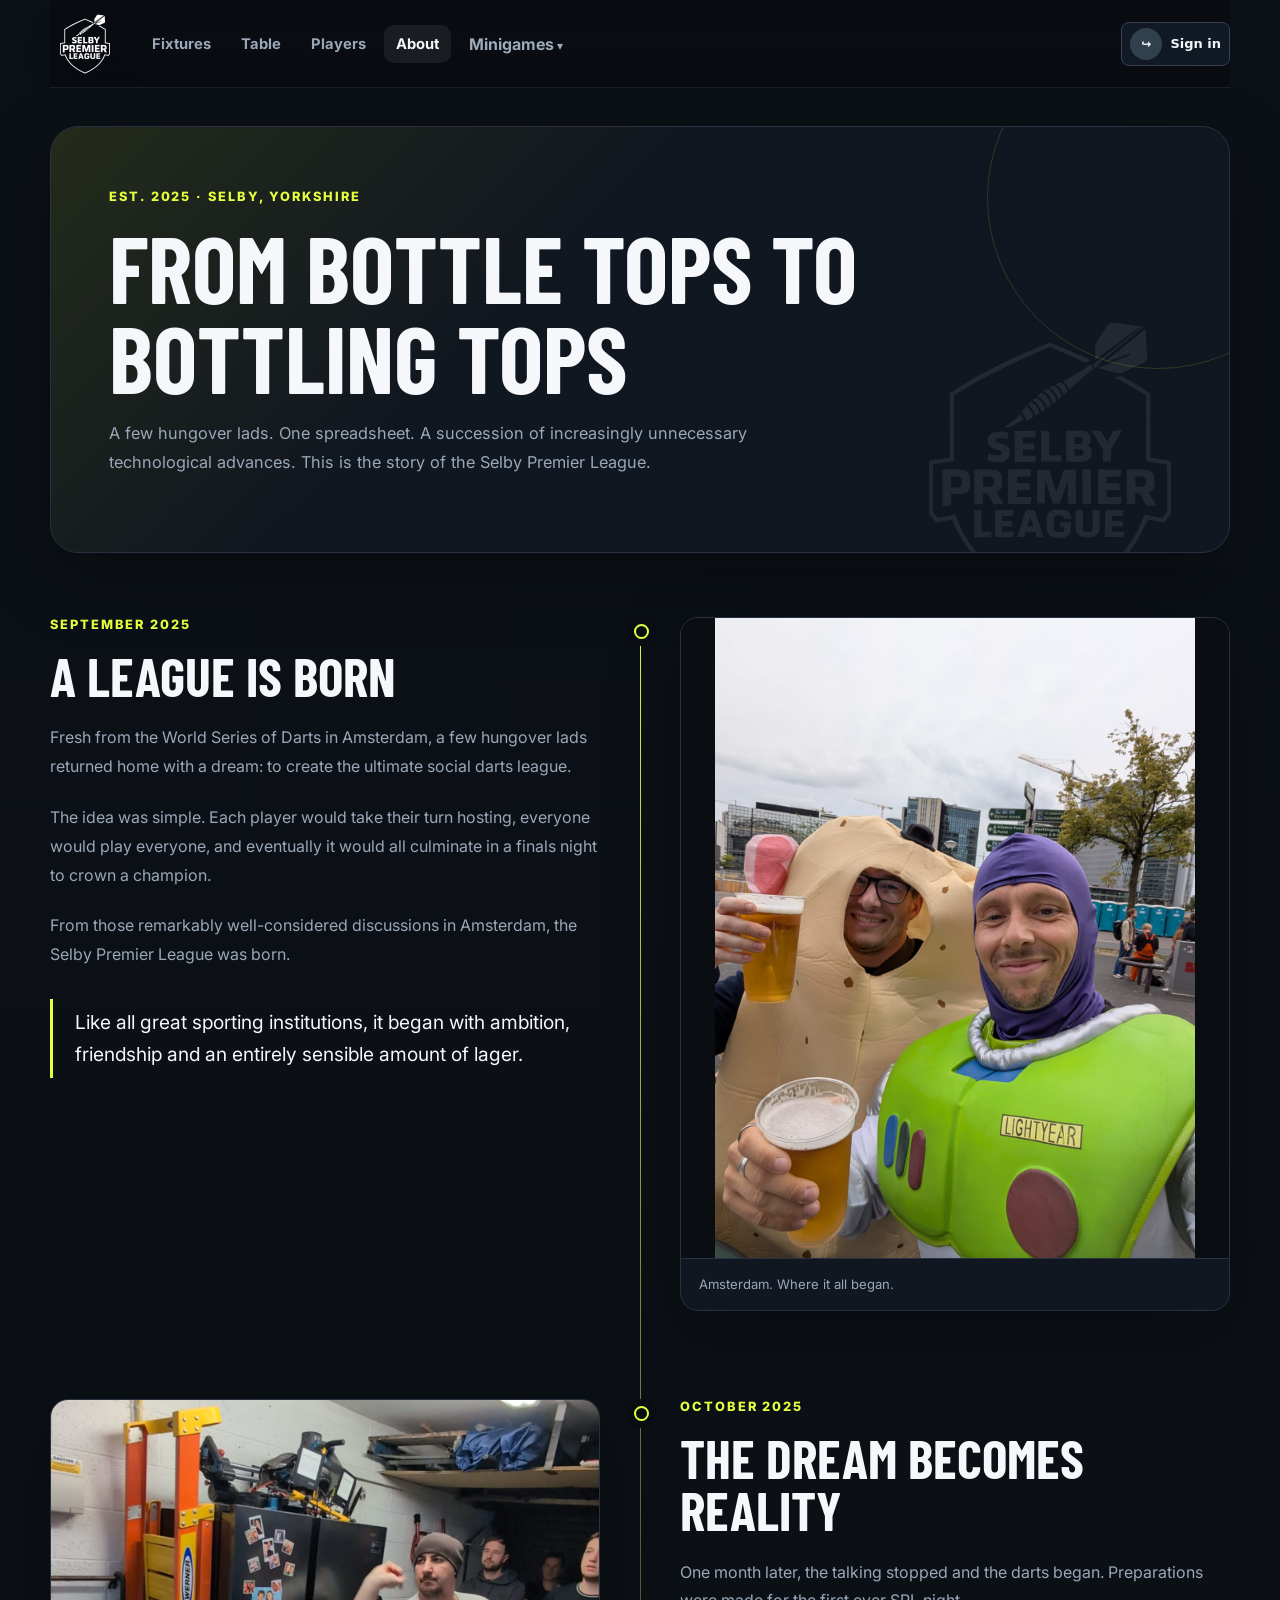
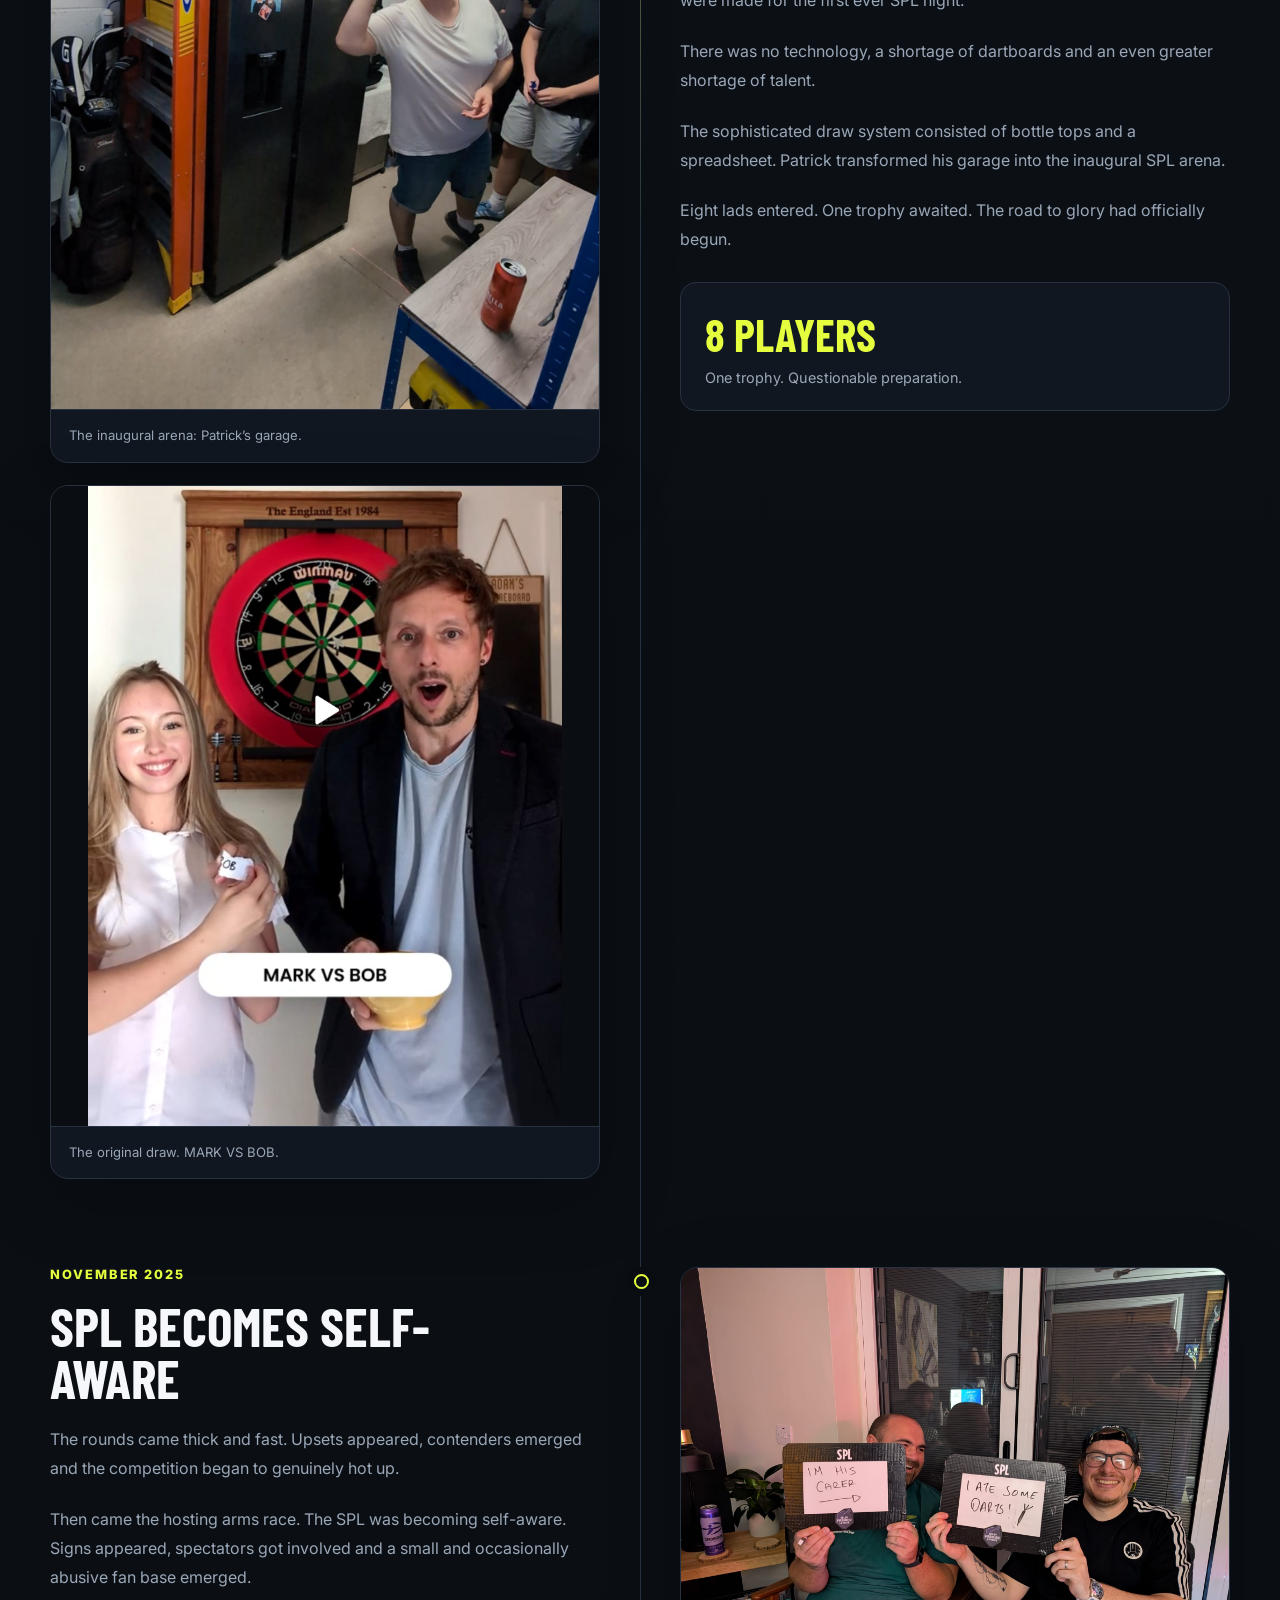
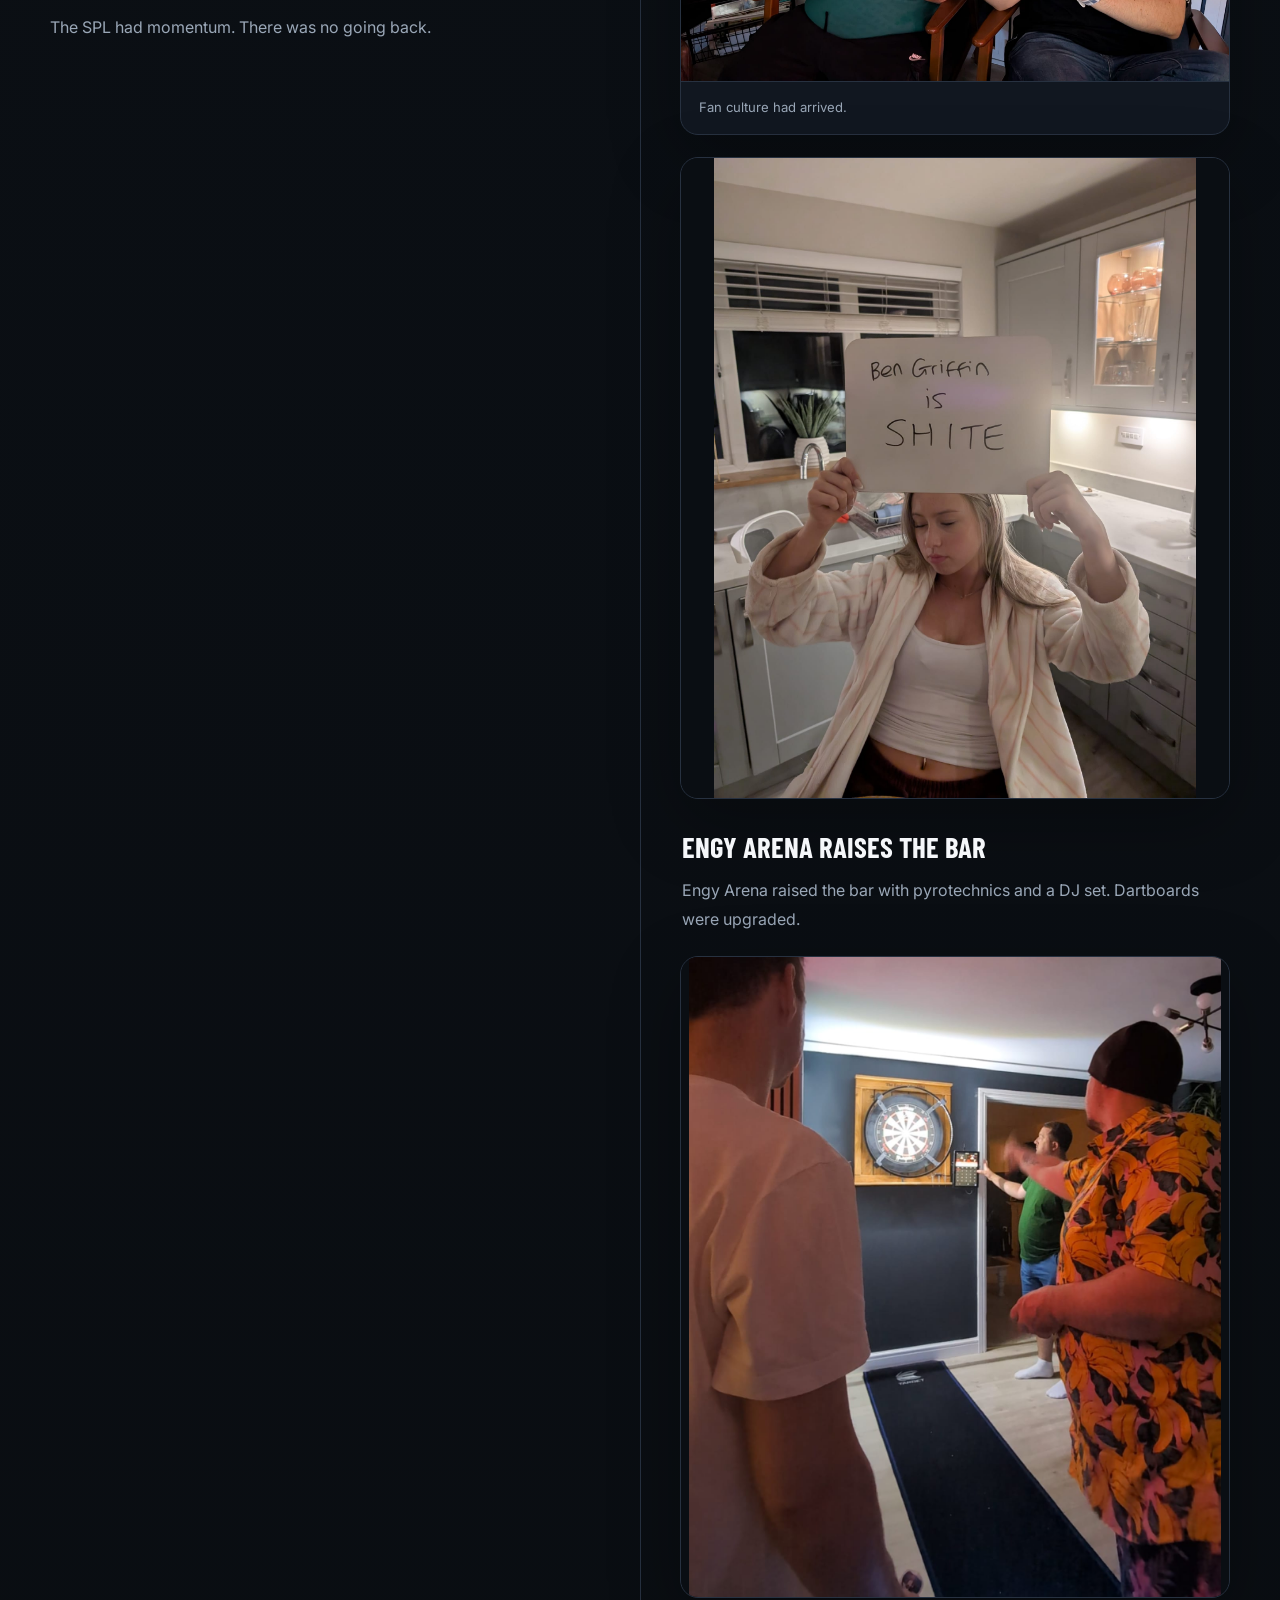
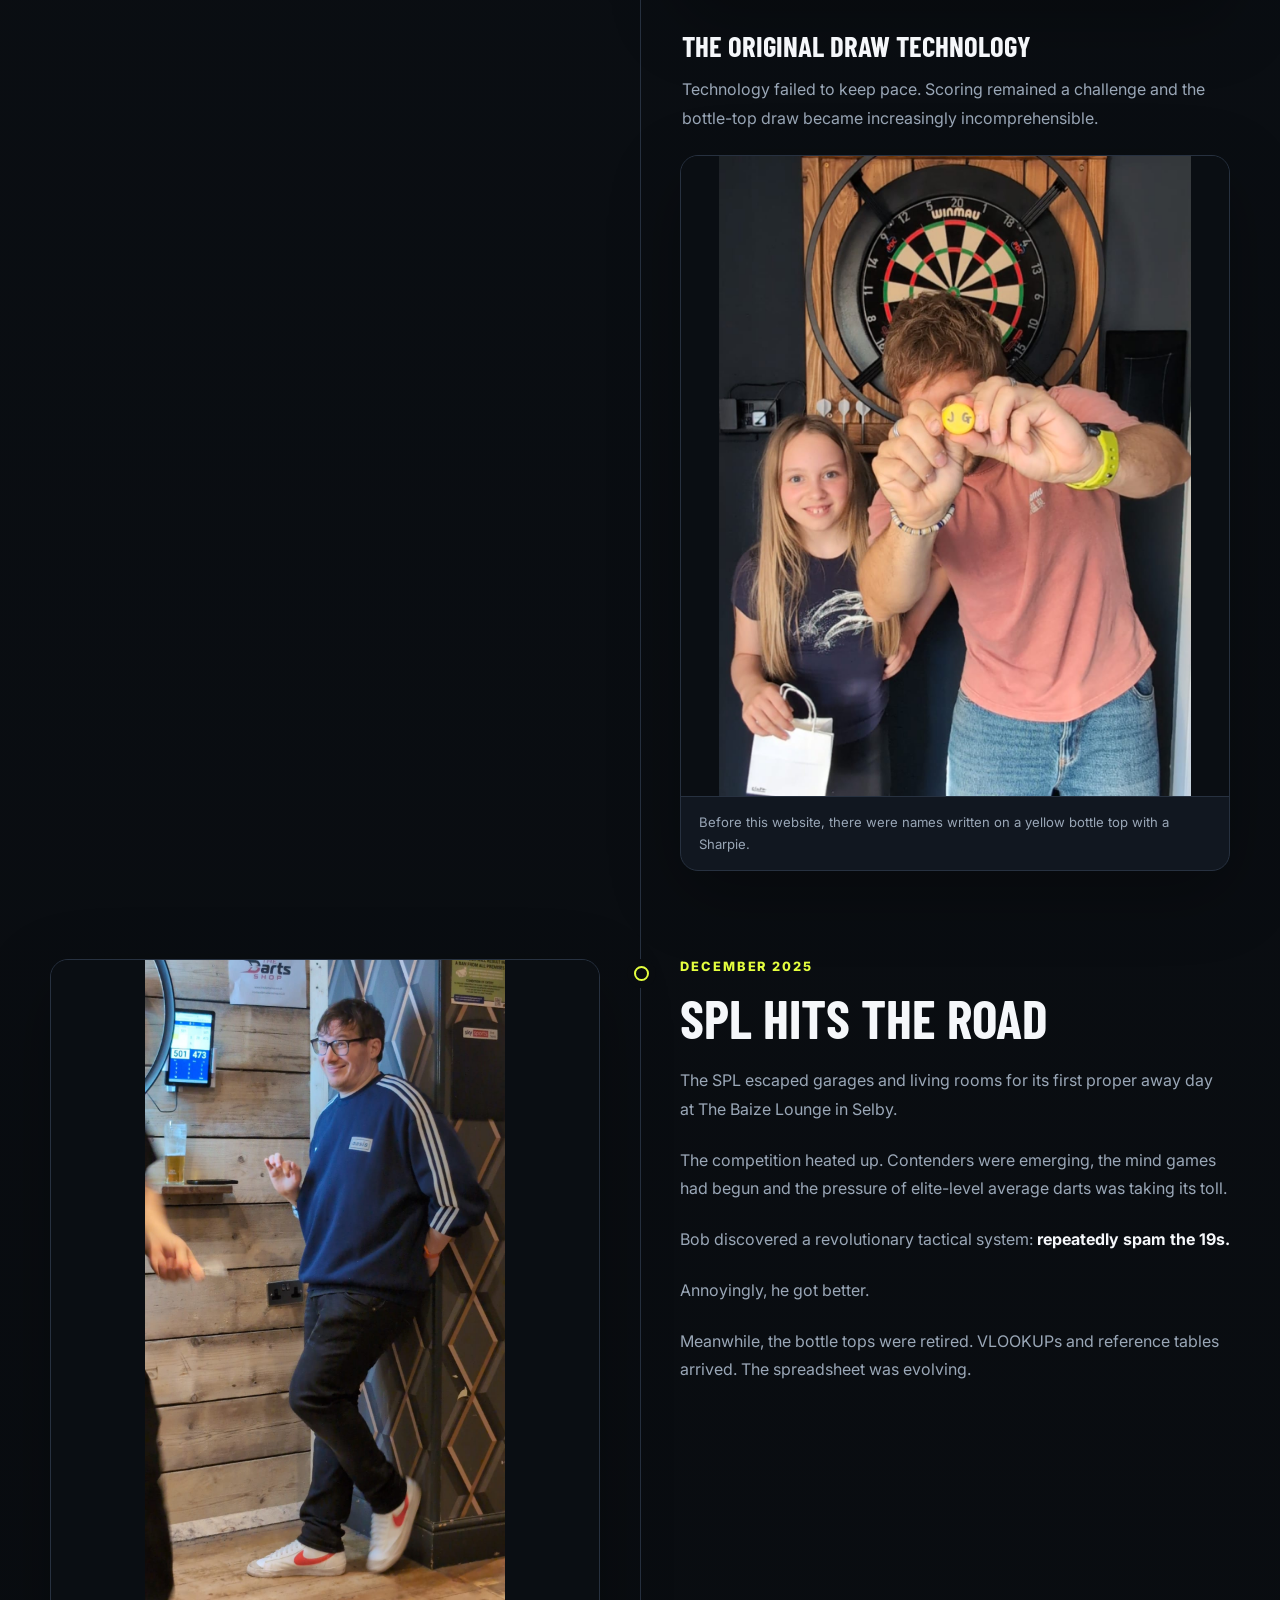
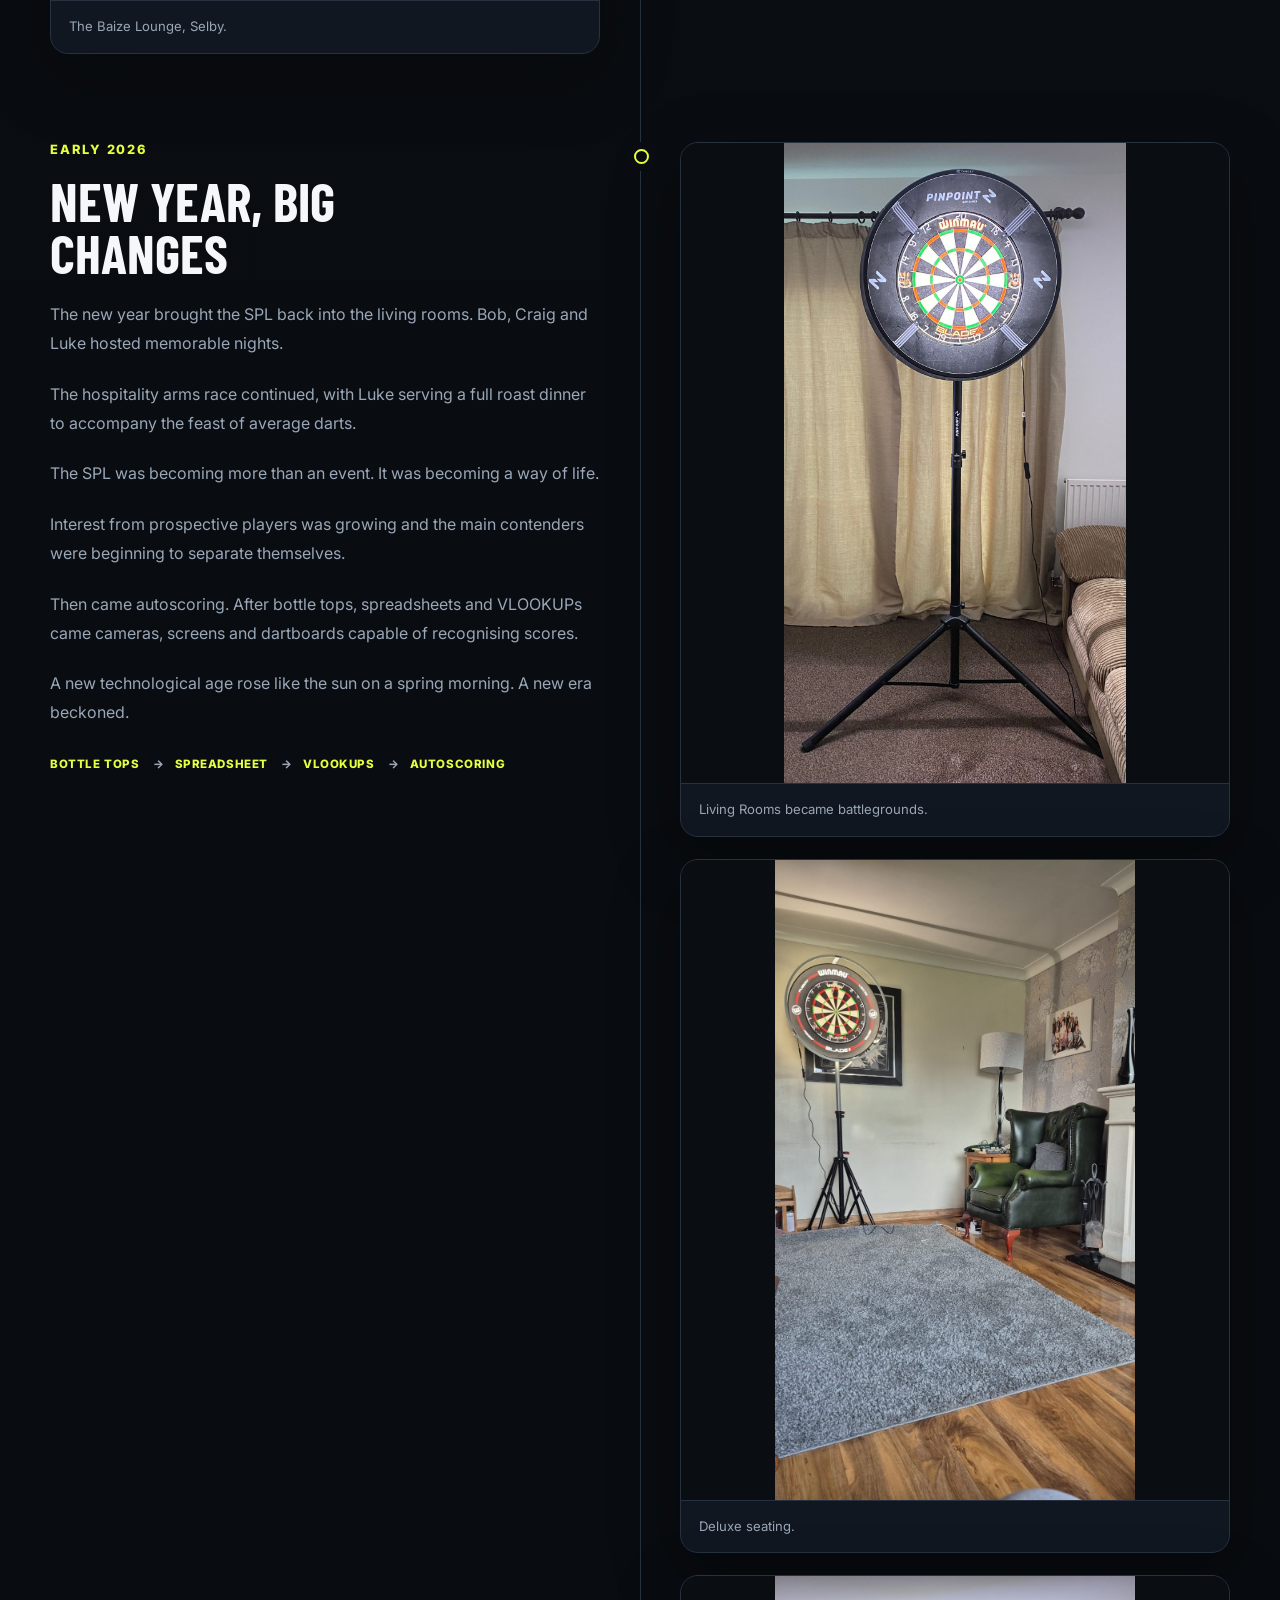
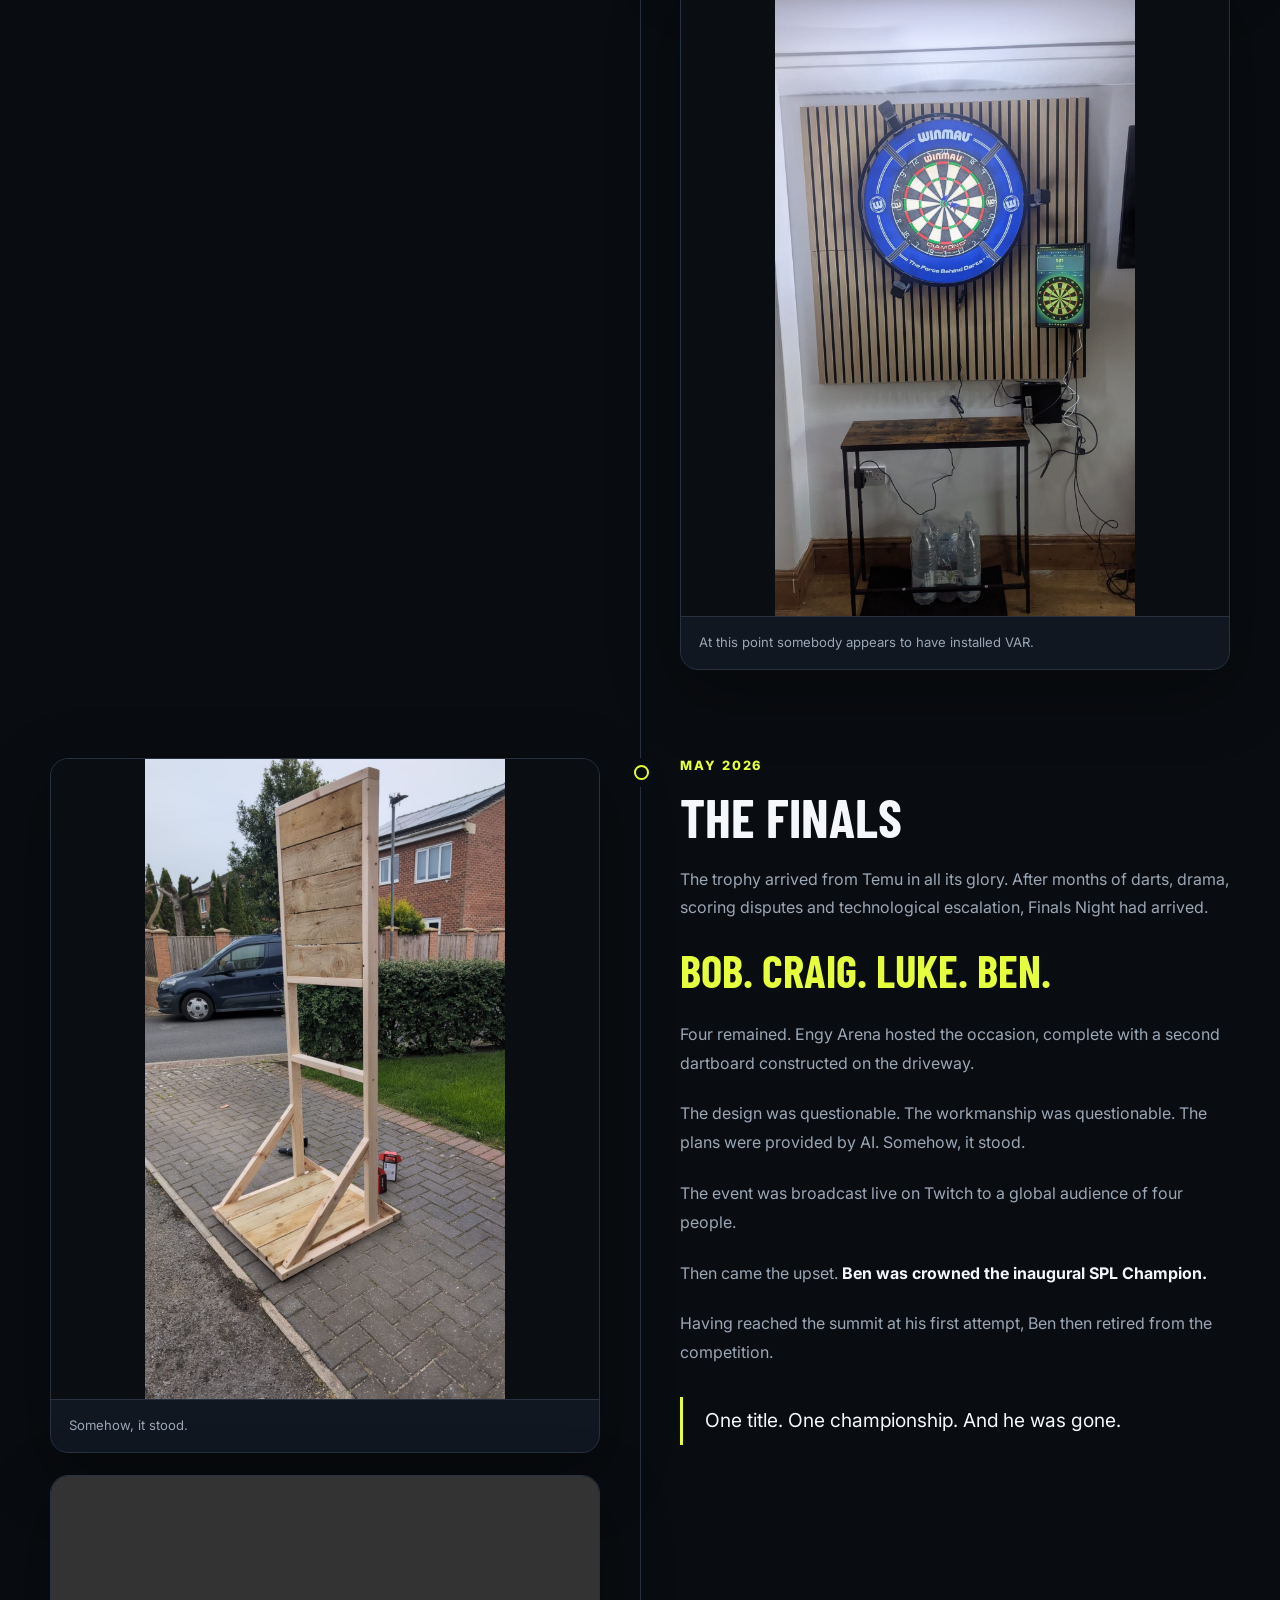
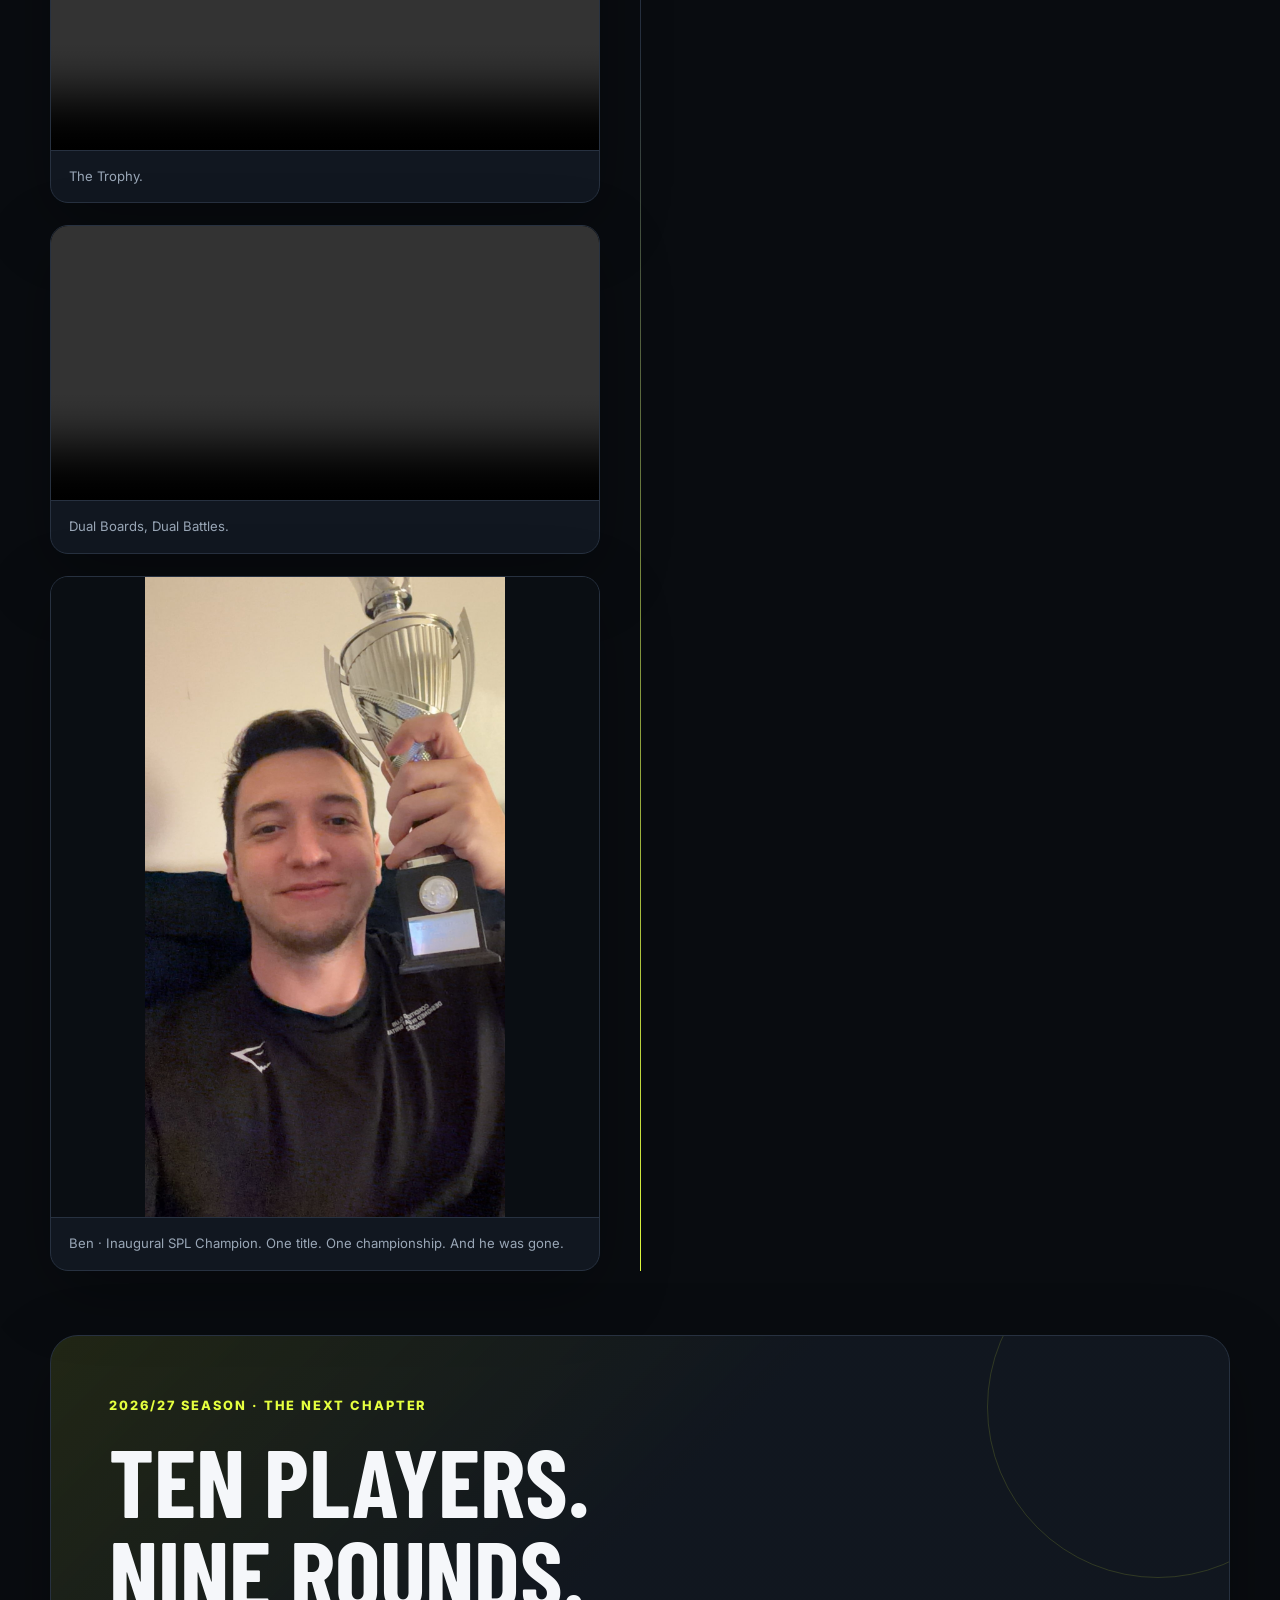
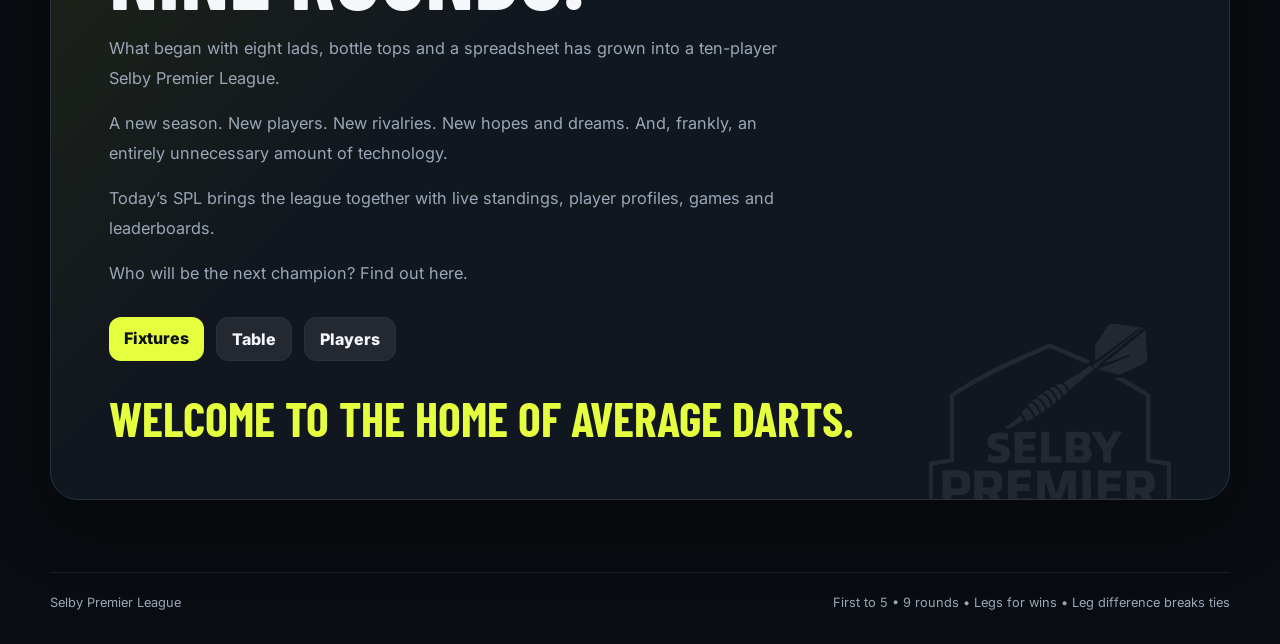
==== about/index.html @ bc8eac0f "Adjusted About Hero" ====
<!doctype html>
<html lang="en">
<head>
  <base href="../">
  <meta name="description" content="The story of the Selby Premier League: from bottle tops and a spreadsheet to the home of average darts.">
  <meta charset="utf-8" />
  <meta name="viewport" content="width=device-width, initial-scale=1" />
  <meta name="theme-color" content="#0b0f14" />
  <title>Our History | Selby Premier League</title>
  <link rel="preconnect" href="https://fonts.googleapis.com">
  <link rel="preconnect" href="https://fonts.gstatic.com" crossorigin>
  <link href="https://fonts.googleapis.com/css2?family=Barlow+Condensed:wght@500;600;700;800&family=Inter:wght@400;500;600;700&display=swap" rel="stylesheet">
  <link rel="stylesheet" href="./styles.css" />
<link rel="stylesheet" href="./account.css?v=clock-release1"><link rel="stylesheet" href="./scorer/scorer.css?v=delete3"><link rel="stylesheet" href="./navigation.css?v=minigames2"><link rel="stylesheet" href="./about/navigation.css?v=about2"><link rel="stylesheet" href="./about/about.css?v=about2"></head>
<body data-page="about">
  <div class="app-shell">
    <header class="site-header">
      <a class="brand" href="./#home" aria-label="Selby Premier League home">
        <img src="./assets/spl.png" alt="Selby Premier League" onerror="this.style.display='none'" />

      </a>

      <nav class="nav" aria-label="Main navigation">
        <a href="./#fixtures" data-route="fixtures">Fixtures</a>
        <a href="./#table" data-route="table">Table</a>
        <a href="./#players" data-route="players">Players</a>
        <a href="./about/" data-route="about" class="active" aria-current="page">About</a>
        <details id="minigamesMenu" class="minigames-menu" hidden><summary>Minigames</summary><div class="minigames-links"><a href="./#sprint" data-route="sprint">501 Sprint</a><a href="./#clock" data-route="clock">Around the Clock</a><a href="./#checkout" data-route="checkout">Checkout Challenge</a></div></details>
      </nav>
      <a id="siteAccount" class="site-account" href="./#account" aria-label="Sign in to your account"><span class="site-account-avatar" aria-hidden="true">↪</span><span class="site-account-name">Sign in</span></a>
    </header>

    <main id="app" class="content history"><section class="hero history-hero"><img class="hero-logo" src="./assets/spl.png" alt=""><span class="kicker">Est. 2025 · Selby, Yorkshire</span><h1>From bottle tops to<br>bottling tops</h1><p>A few hungover lads. One spreadsheet. A succession of increasingly unnecessary technological advances. This is the story of the Selby Premier League.</p></section><div class="history-timeline"><section class="history-chapter" id="september-2025" aria-labelledby="september-2025-title"><div class="history-copy"><span class="kicker">September 2025</span><h2 id="september-2025-title">A league is born</h2><p>Fresh from the World Series of Darts in Amsterdam, a few hungover lads returned home with a dream: to create the ultimate social darts league.</p><p>The idea was simple. Each player would take their turn hosting, everyone would play everyone, and eventually it would all culminate in a finals night to crown a champion.</p><p>From those remarkably well-considered discussions in Amsterdam, the Selby Premier League was born.</p><blockquote>Like all great sporting institutions, it began with ambition, friendship and an entirely sensible amount of lager.</blockquote></div><div class="history-media"><figure><img src="./about/media/2025-09-amsterdam.jpg" width="1200" height="1600" loading="lazy" decoding="async" alt="The Amsterdam trip that inspired the Selby Premier League"><figcaption>Amsterdam. Where it all began.</figcaption></figure></div></section><section class="history-chapter" id="october-2025" aria-labelledby="october-2025-title"><div class="history-copy"><span class="kicker">October 2025</span><h2 id="october-2025-title">The dream becomes reality</h2><p>One month later, the talking stopped and the darts began. Preparations were made for the first ever SPL night.</p><p>There was no technology, a shortage of dartboards and an even greater shortage of talent.</p><p>The sophisticated draw system consisted of bottle tops and a spreadsheet. Patrick transformed his garage into the inaugural SPL arena.</p><p>Eight lads entered. One trophy awaited. The road to glory had officially begun.</p><div class="history-callout"><strong>8 PLAYERS</strong><span>One trophy. Questionable preparation.</span></div></div><div class="history-media"><figure><img src="./about/media/2025-10-patrick-garage.jpg" width="1330" height="1477" loading="lazy" decoding="async" alt="Darts at the inaugural SPL night in Patrick’s garage"><figcaption>The inaugural arena: Patrick’s garage.</figcaption></figure><figure><img src="./about/media/2025-10-original-draw.jpg" width="1344" height="1813" loading="lazy" decoding="async" alt="The original October match draw showing MARK VS BOB"><figcaption>The original draw. MARK VS BOB.</figcaption></figure></div></section><section class="history-chapter" id="november-2025" aria-labelledby="november-2025-title"><div class="history-copy"><span class="kicker">November 2025</span><h2 id="november-2025-title">SPL becomes self-aware</h2><p>The rounds came thick and fast. Upsets appeared, contenders emerged and the competition began to genuinely hot up.</p><p>Then came the hosting arms race. The SPL was becoming self-aware. Signs appeared, spectators got involved and a small and occasionally abusive fan base emerged.</p><p>The SPL had momentum. There was no going back.</p></div><div class="history-media"><div class="history-pair"><figure><img src="./about/media/2025-11-fan-signs-01.jpg" width="2040" height="1536" loading="lazy" decoding="async" alt="SPL spectators with homemade fan signs"><figcaption>Fan culture had arrived.</figcaption></figure><figure><img src="./about/media/2025-11-fan-signs-02.jpg" width="1536" height="2040" loading="lazy" decoding="async" alt="Another homemade sign from the emerging SPL fan base"></figure></div><div class="history-media-story"><h3>Engy Arena raises the bar</h3><p>Engy Arena raised the bar with pyrotechnics and a DJ set. Dartboards were upgraded.</p></div><figure><img src="./about/media/2025-11-engy-arena.jpg" width="1343" height="1615" loading="lazy" decoding="async" alt="Play under way at Engy Arena in November 2025"></figure><div class="history-media-story"><h3>The original draw technology</h3><p>Technology failed to keep pace. Scoring remained a challenge and the bottle-top draw became increasingly incomprehensible.</p></div><figure><img src="./about/media/2025-11-bottle-top.jpg" width="1143" height="1552" loading="lazy" decoding="async" alt="A yellow bottle top marked JG used in the November draw"><figcaption>Before this website, there were names written on a yellow bottle top with a Sharpie.</figcaption></figure></div></section><section class="history-chapter" id="december-2025" aria-labelledby="december-2025-title"><div class="history-copy"><span class="kicker">December 2025</span><h2 id="december-2025-title">SPL hits the road</h2><p>The SPL escaped garages and living rooms for its first proper away day at The Baize Lounge in Selby.</p><p>The competition heated up. Contenders were emerging, the mind games had begun and the pressure of elite-level average darts was taking its toll.</p><p>Bob discovered a revolutionary tactical system: <strong>repeatedly spam the 19s.</strong></p><p>Annoyingly, he got better.</p><p>Meanwhile, the bottle tops were retired. VLOOKUPs and reference tables arrived. The spreadsheet was evolving.</p></div><div class="history-media"><figure><img src="./about/media/2025-12-baize-lounge.jpg" width="1080" height="1920" loading="lazy" decoding="async" alt="The SPL’s first away day at The Baize Lounge in Selby"><figcaption>The Baize Lounge, Selby.</figcaption></figure></div></section><section class="history-chapter" id="early-2026" aria-labelledby="early-2026-title"><div class="history-copy"><span class="kicker">Early 2026</span><h2 id="early-2026-title">New year, big changes</h2><p>The new year brought the SPL back into the living rooms. Bob, Craig and Luke hosted memorable nights.</p><p>The hospitality arms race continued, with Luke serving a full roast dinner to accompany the feast of average darts.</p><p>The SPL was becoming more than an event. It was becoming a way of life.</p><p>Interest from prospective players was growing and the main contenders were beginning to separate themselves.</p><p>Then came autoscoring. After bottle tops, spreadsheets and VLOOKUPs came cameras, screens and dartboards capable of recognising scores.</p><p>A new technological age rose like the sun on a spring morning. A new era beckoned.</p><ol class="history-evolution" aria-label="Scoring technology progression"><li>Bottle tops</li><li>Spreadsheet</li><li>VLOOKUPs</li><li>Autoscoring</li></ol></div><div class="history-media"><figure><img src="./about/media/2026-autoscoring-01.jpg" width="1096" height="2048" loading="lazy" decoding="async" alt="First of the early 2026 home autoscoring setups"><figcaption>Living Rooms became battlegrounds.</figcaption></figure><figure><img src="./about/media/2026-autoscoring-02.jpg" width="899" height="1599" loading="lazy" decoding="async" alt="Second home darts setup in the early 2026 progression"><figcaption>Deluxe seating.</figcaption></figure><figure><img src="./about/media/2026-autoscoring-03.jpg" width="1134" height="2016" loading="lazy" decoding="async" alt="Final and most elaborate early 2026 autoscoring setup with a score display"><figcaption>At this point somebody appears to have installed VAR.</figcaption></figure></div></section><section class="history-chapter" id="may-2026" aria-labelledby="may-2026-title"><div class="history-copy"><span class="kicker">May 2026</span><h2 id="may-2026-title">The finals</h2><p>The trophy arrived from Temu in all its glory. After months of darts, drama, scoring disputes and technological escalation, Finals Night had arrived.</p><p class="history-finalists">BOB. CRAIG. LUKE. BEN.</p><p>Four remained. Engy Arena hosted the occasion, complete with a second dartboard constructed on the driveway.</p><p>The design was questionable. The workmanship was questionable. The plans were provided by AI. Somehow, it stood.</p><p>The event was broadcast live on Twitch to a global audience of four people.</p><p>Then came the upset. <strong>Ben was crowned the inaugural SPL Champion.</strong></p><p>Having reached the summit at his first attempt, Ben then retired from the competition.</p><blockquote>One title. One championship. And he was gone.</blockquote></div><div class="history-media"><figure><img src="./about/media/2026-05-driveway-board.jpg" width="1080" height="1920" loading="lazy" decoding="async" alt="The second Finals Night arena being constructed on the driveway"><figcaption>Somehow, it stood.</figcaption></figure><figure class="history-video"><video controls muted playsinline loop preload="metadata" aria-label="Finals Night footage, part 1"><source src="./about/media/finals-01.mp4" type="video/mp4">Your browser cannot play this video. <a href="./about/media/finals-01.mp4">Open Finals Night part 1</a>.</video><figcaption>The Trophy.</figcaption></figure><figure class="history-video"><video controls muted playsinline loop preload="metadata" aria-label="Finals Night footage, part 2"><source src="./about/media/finals-02.mp4" type="video/mp4">Your browser cannot play this video. <a href="./about/media/finals-02.mp4">Dual Boards, Dual Battles.</a>.</video><figcaption>Dual Boards, Dual Battles.</figcaption></figure><figure><img src="./about/media/ben-champion.png" width="1151" height="2048" loading="lazy" decoding="async" alt="Ben holding the inaugural SPL championship trophy"><figcaption>Ben · Inaugural SPL Champion. One title. One championship. And he was gone.</figcaption></figure></div></section></div><section class="hero history-finale" aria-labelledby="next-chapter"><img class="hero-logo" src="./assets/spl.png" alt=""><span class="kicker">2026/27 Season · The next chapter</span><h2 id="next-chapter">Ten players.<br>Nine rounds.</h2><p>What began with eight lads, bottle tops and a spreadsheet has grown into a ten-player Selby Premier League.</p><p>A new season. New players. New rivalries. New hopes and dreams. And, frankly, an entirely unnecessary amount of technology.</p><p>Today’s SPL brings the league together with live standings, player profiles, games and leaderboards.</p><p>Who will be the next champion? Find out here.</p><nav class="history-actions" aria-label="Explore the current season"><a class="btn" href="./#fixtures">Fixtures</a><a class="btn secondary" href="./#table">Table</a><a class="btn secondary" href="./#players">Players</a></nav><h3>Welcome to the home of average darts.</h3></section></main>

    <footer class="footer">
      <span>Selby Premier League</span>
      <span>First to 5 • 9 rounds • Legs for wins • Leg difference breaks ties</span>
    </footer>
  </div>

  <script src="./config.js"></script>
  <script src="./sprint/vendor/supabase-2.57.4.js"></script>
  <script src="./app.js?v=about2"></script>
<script src="./scorer/engine.js?v=release1"></script><script src="./scorer/api.js?v=undo5"></script><script src="./scorer/scorer.js?v=undo5"></script><script src="./navigation.js?v=minigames2"></script><script src="./about/about.js?v=about2"></script></body>
</html>
---- about/navigation.css ----
/* One extra destination: wrap the existing navigation only on narrow screens. */
@media(max-width:380px){.site-header .nav,body.sprint-mobile-playing .site-header .nav{flex-wrap:wrap;justify-content:center}.site-header .nav>a,body.sprint-mobile-playing .site-header .nav>a,.site-header .minigames-menu summary{padding:11px 6px}.site-header .minigames-links{right:-40px}}
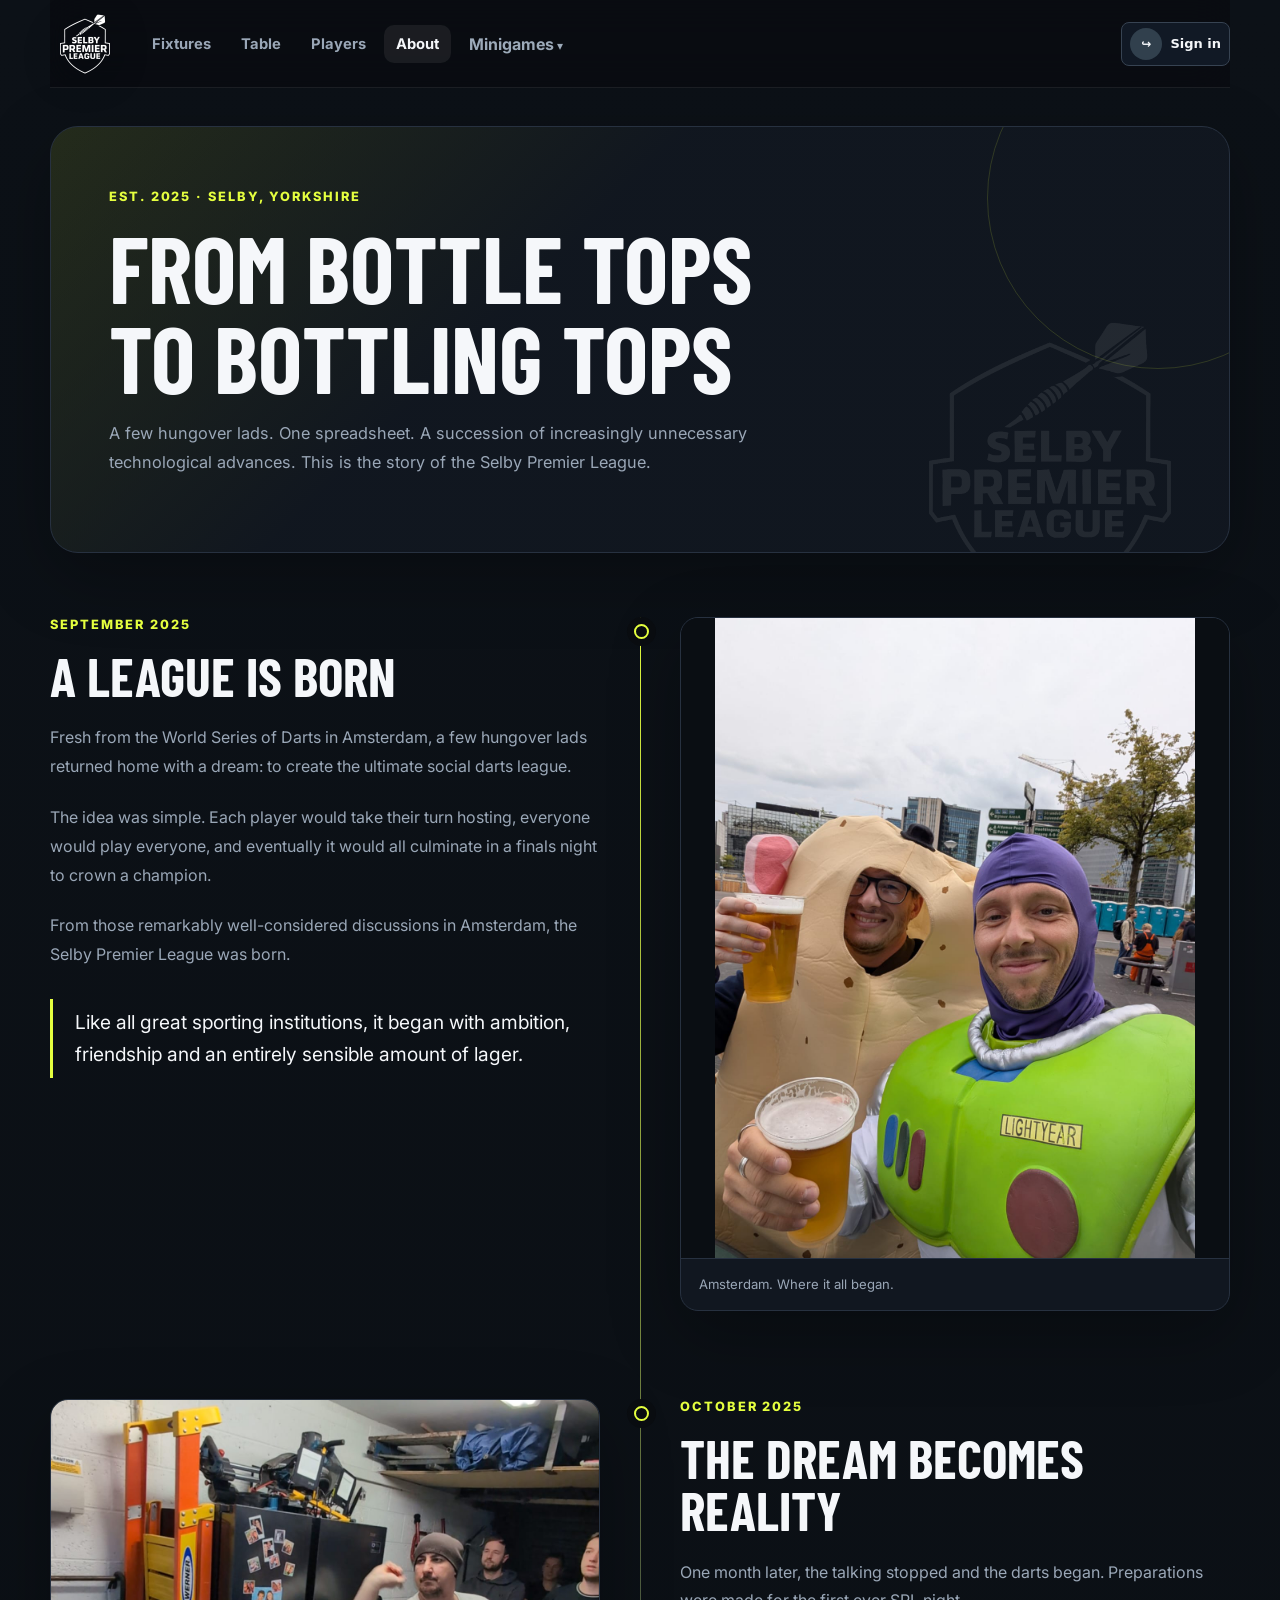
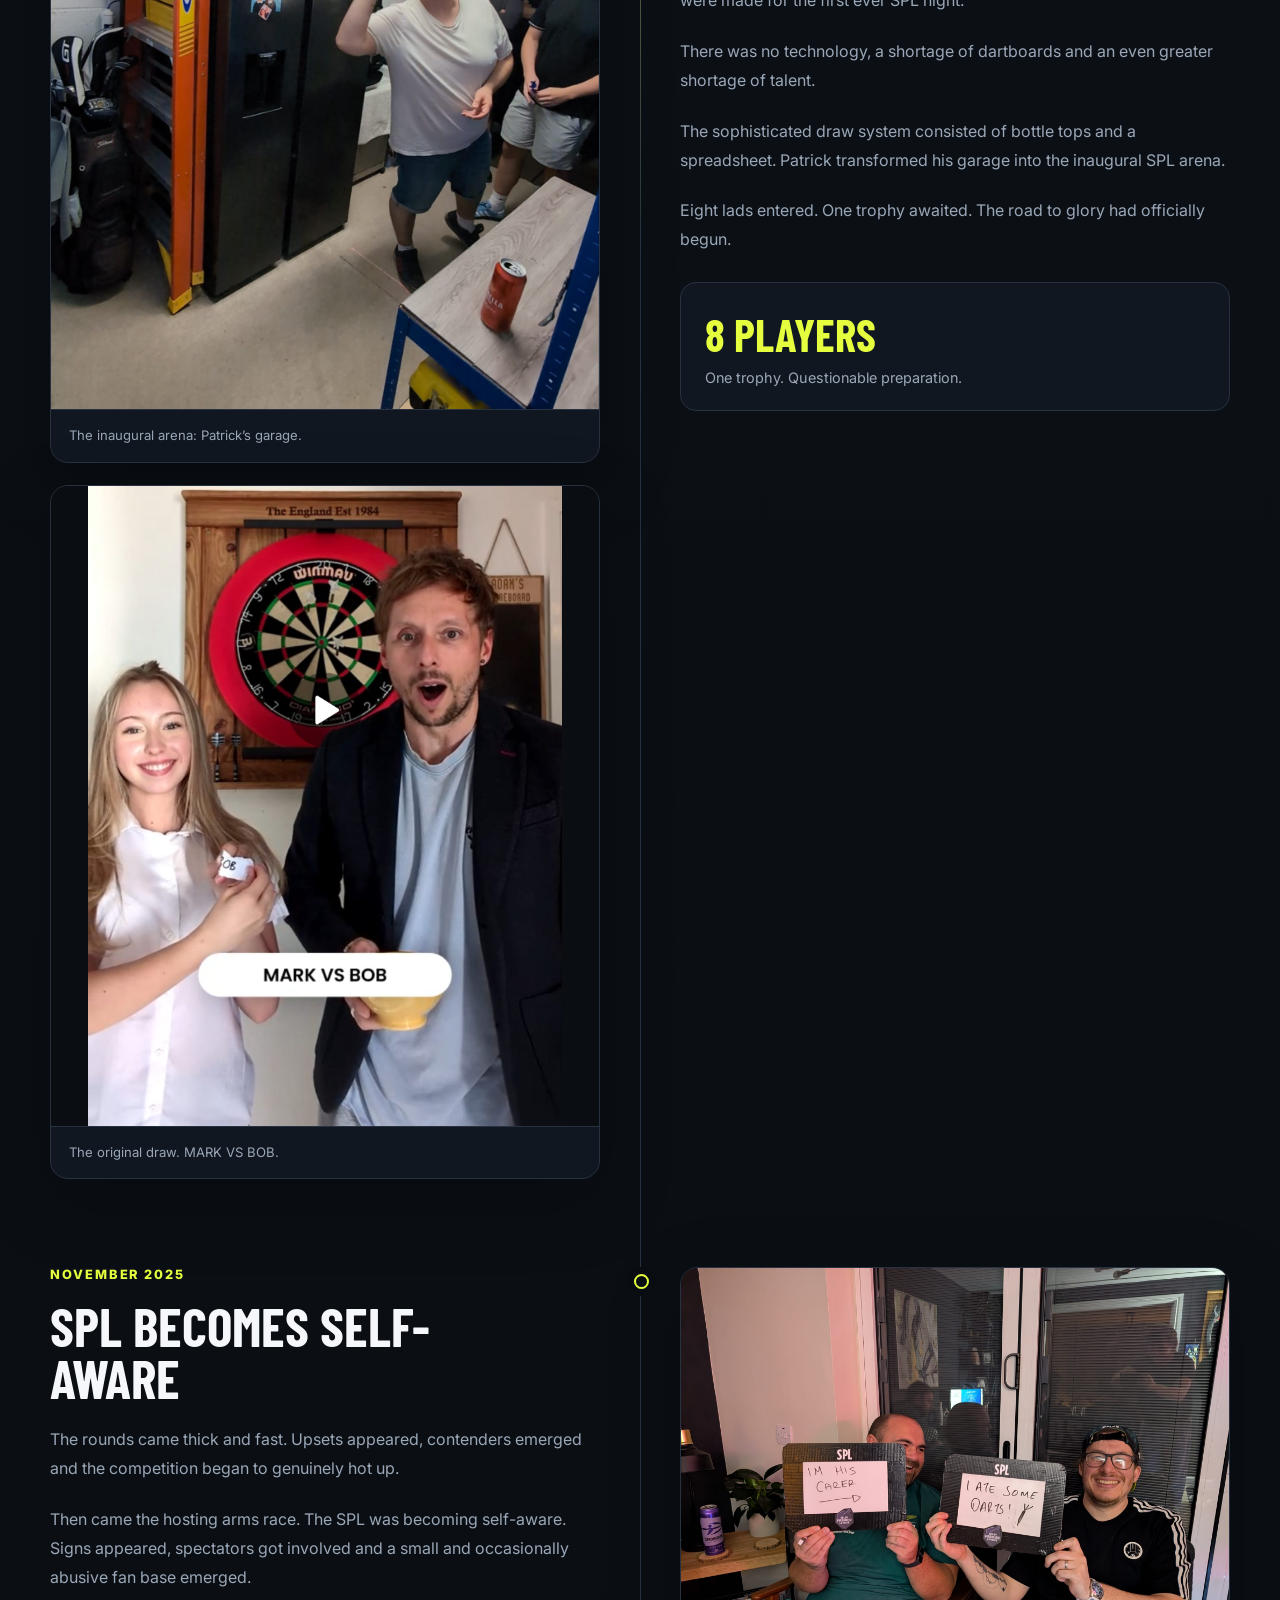
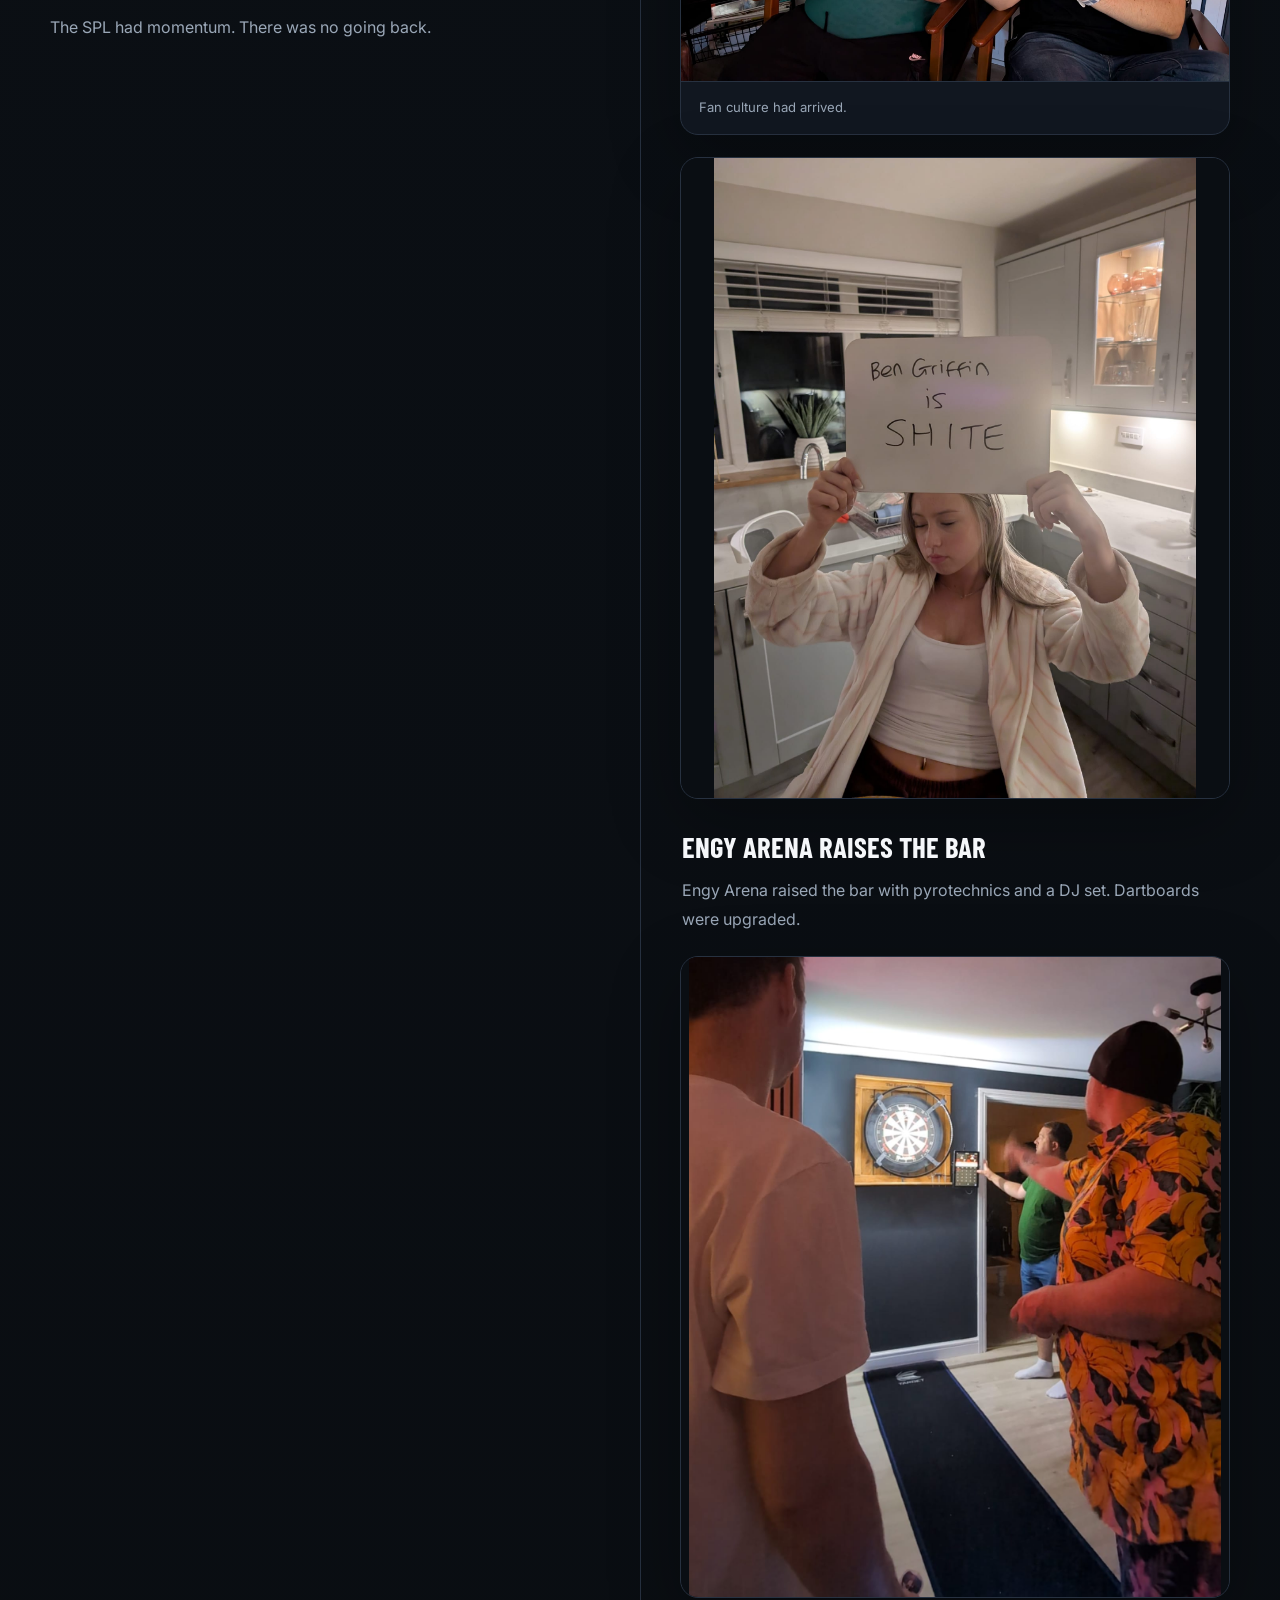
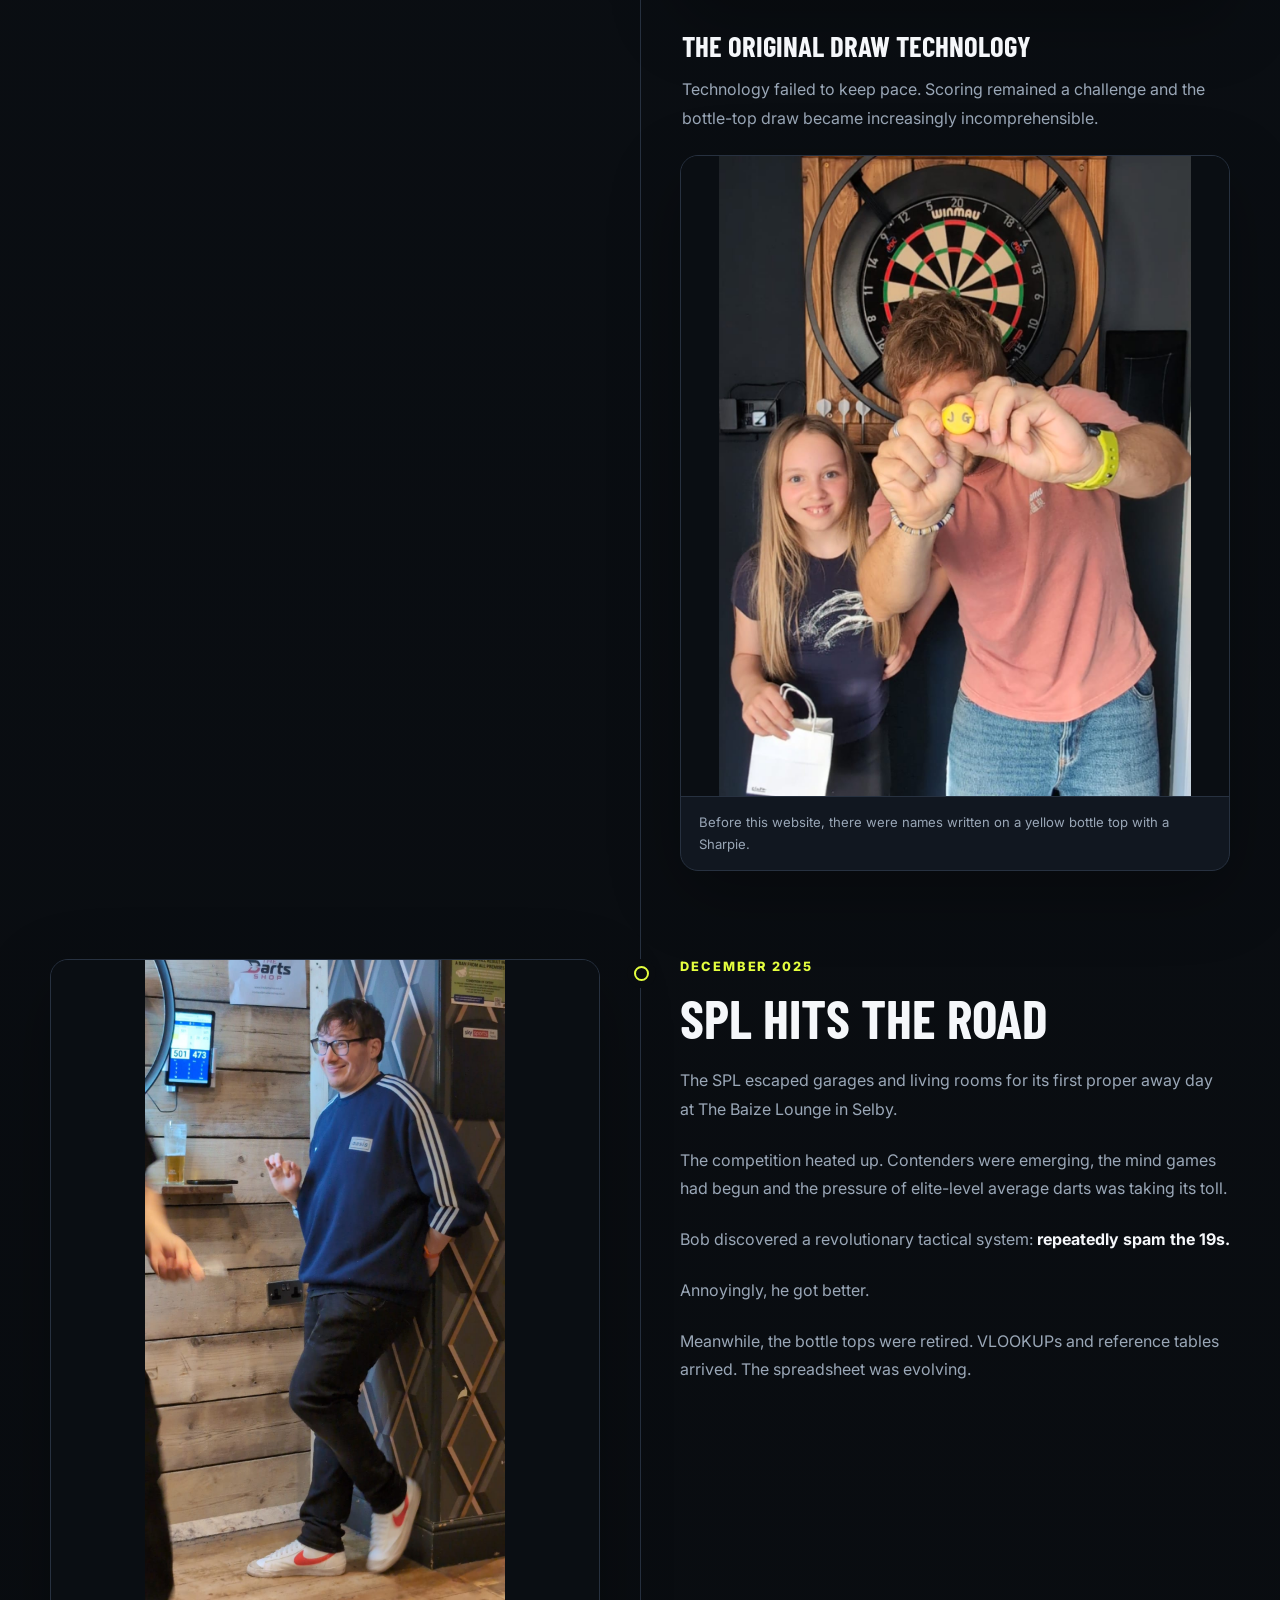
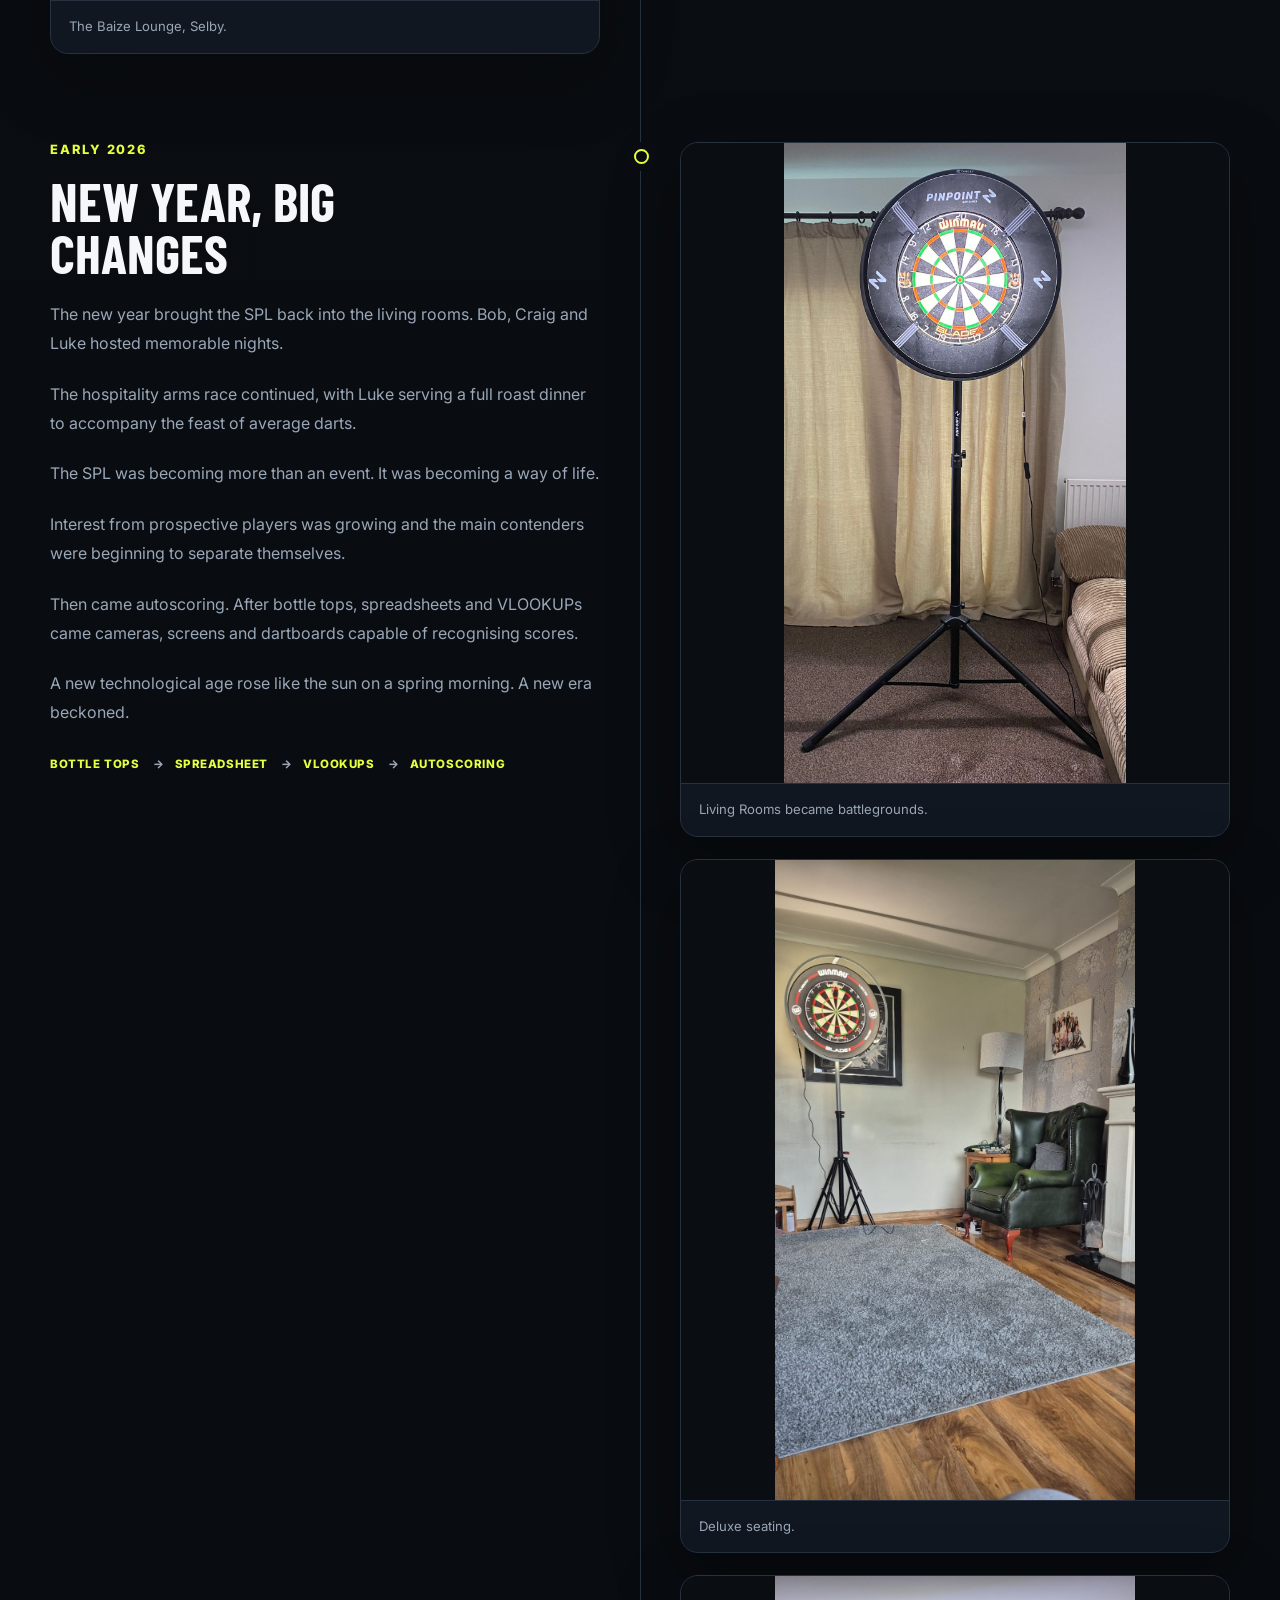
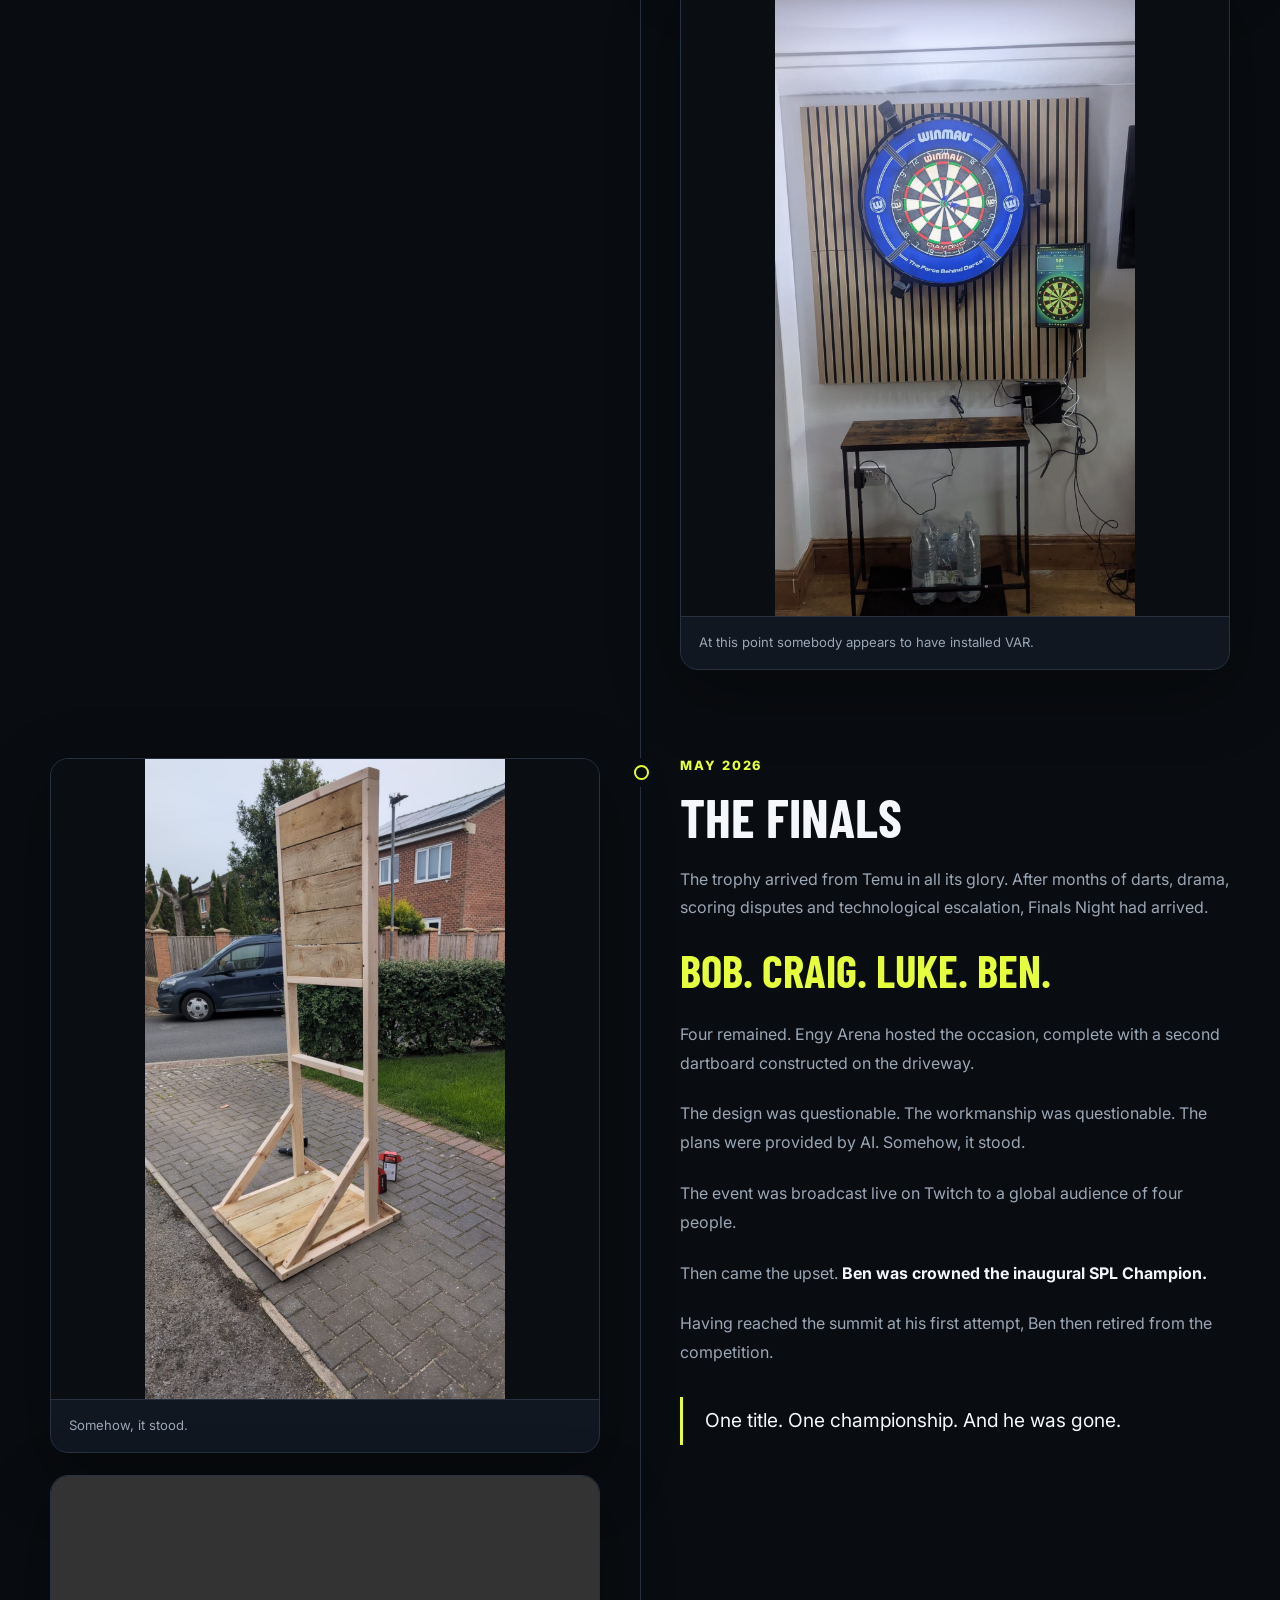
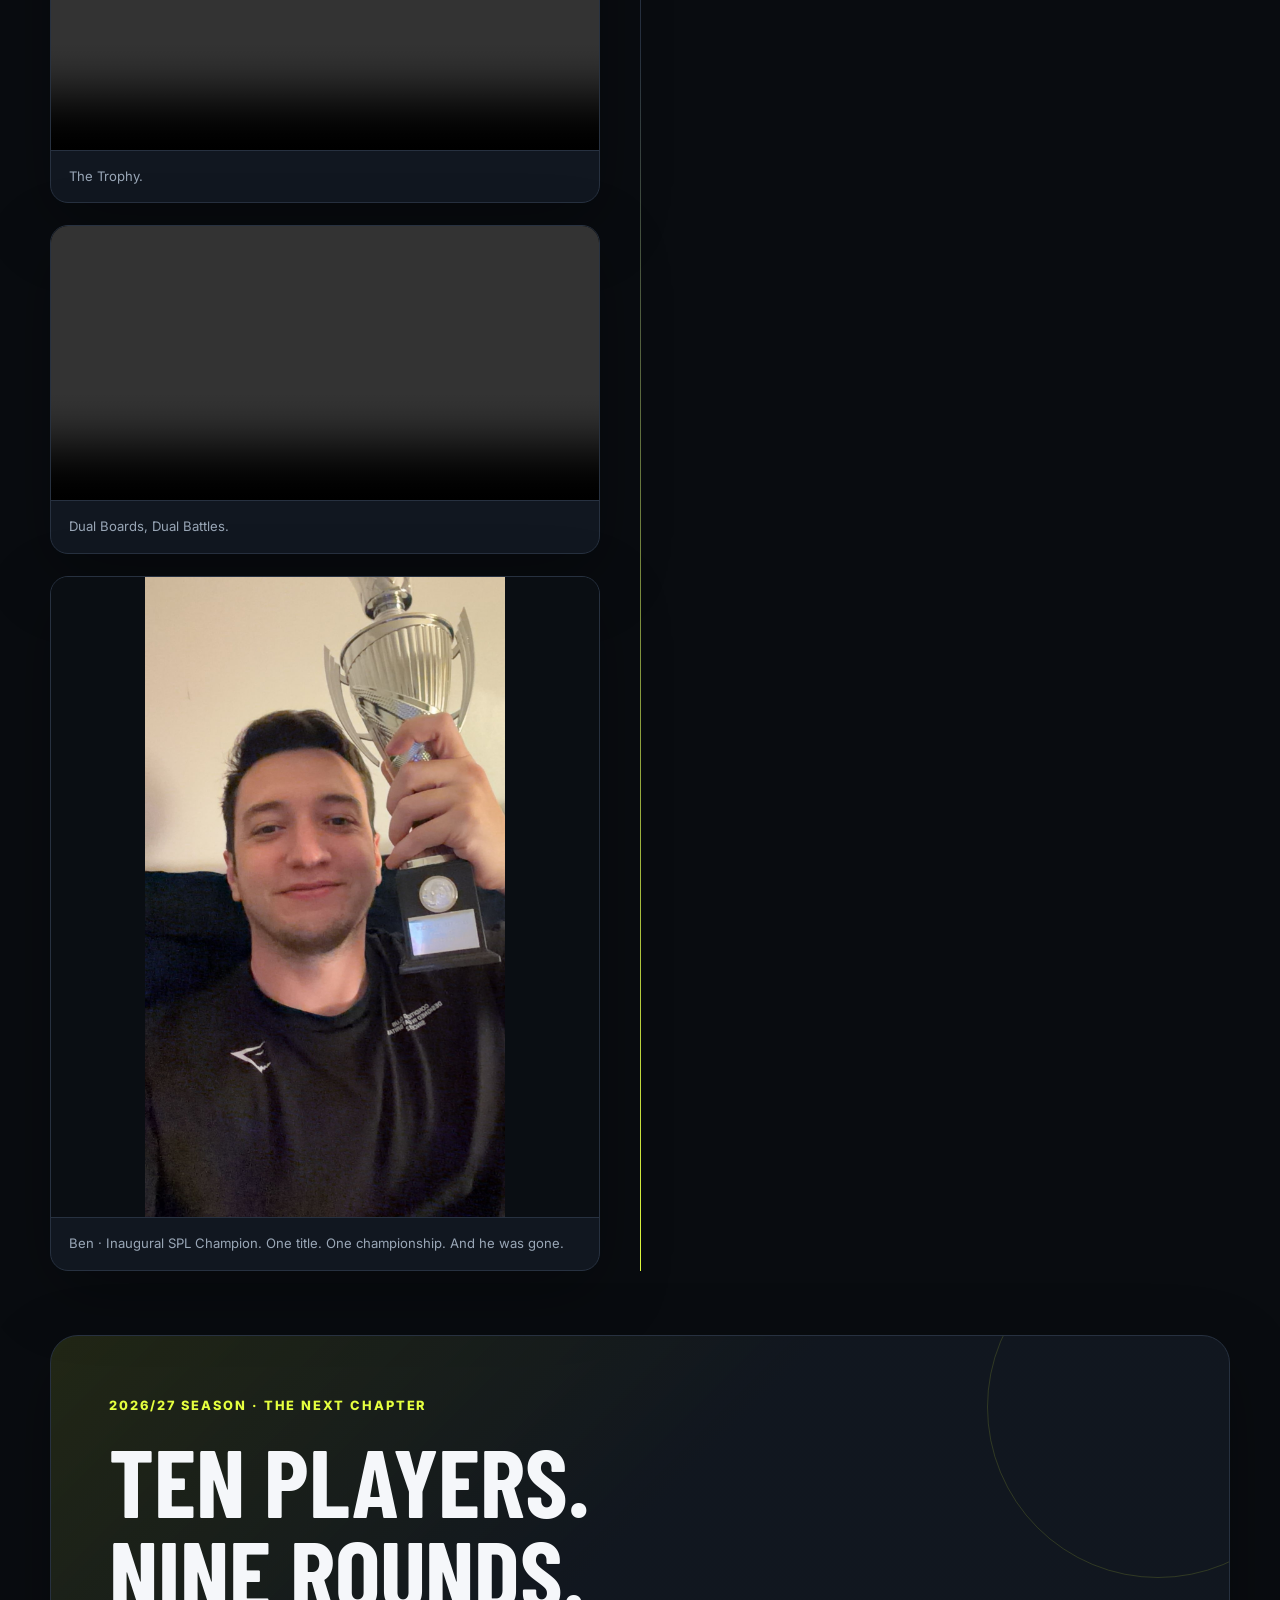
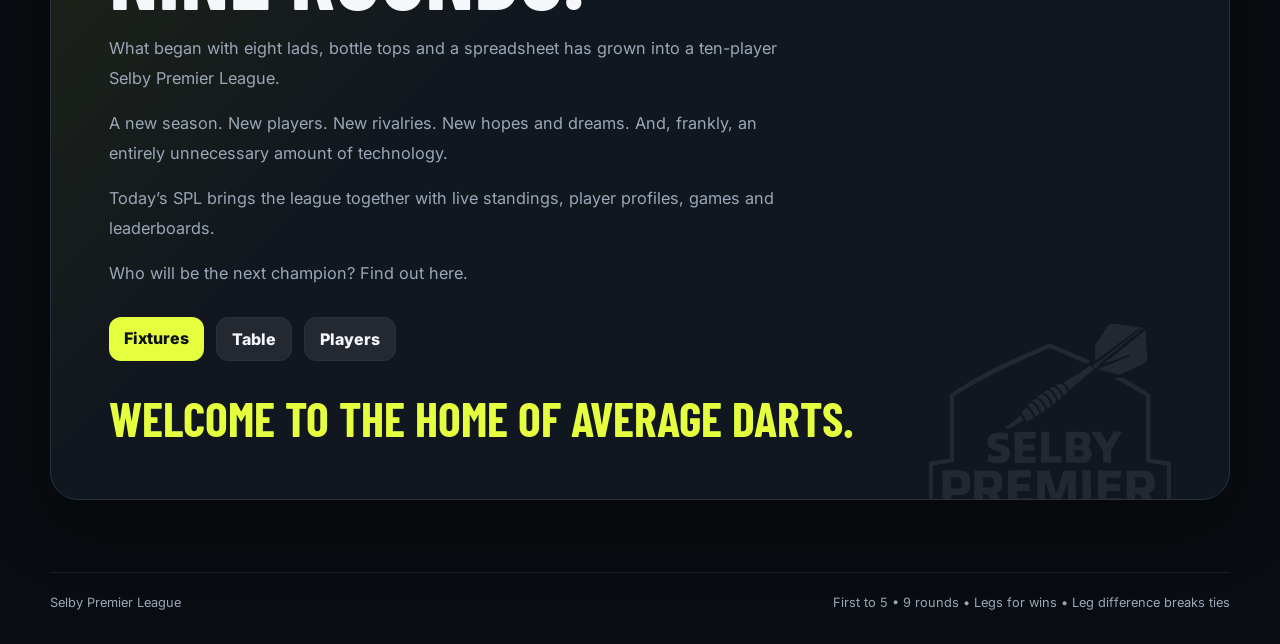
==== commit eada53d4: "About change" ====
--- a/about/index.html
+++ b/about/index.html
@@ -30,7 +30,7 @@
       <a id="siteAccount" class="site-account" href="./#account" aria-label="Sign in to your account"><span class="site-account-avatar" aria-hidden="true">↪</span><span class="site-account-name">Sign in</span></a>
     </header>
 
-    <main id="app" class="content history"><section class="hero history-hero"><img class="hero-logo" src="./assets/spl.png" alt=""><span class="kicker">Est. 2025 · Selby, Yorkshire</span><h1>From bottle tops to<br>bottling tops</h1><p>A few hungover lads. One spreadsheet. A succession of increasingly unnecessary technological advances. This is the story of the Selby Premier League.</p></section><div class="history-timeline"><section class="history-chapter" id="september-2025" aria-labelledby="september-2025-title"><div class="history-copy"><span class="kicker">September 2025</span><h2 id="september-2025-title">A league is born</h2><p>Fresh from the World Series of Darts in Amsterdam, a few hungover lads returned home with a dream: to create the ultimate social darts league.</p><p>The idea was simple. Each player would take their turn hosting, everyone would play everyone, and eventually it would all culminate in a finals night to crown a champion.</p><p>From those remarkably well-considered discussions in Amsterdam, the Selby Premier League was born.</p><blockquote>Like all great sporting institutions, it began with ambition, friendship and an entirely sensible amount of lager.</blockquote></div><div class="history-media"><figure><img src="./about/media/2025-09-amsterdam.jpg" width="1200" height="1600" loading="lazy" decoding="async" alt="The Amsterdam trip that inspired the Selby Premier League"><figcaption>Amsterdam. Where it all began.</figcaption></figure></div></section><section class="history-chapter" id="october-2025" aria-labelledby="october-2025-title"><div class="history-copy"><span class="kicker">October 2025</span><h2 id="october-2025-title">The dream becomes reality</h2><p>One month later, the talking stopped and the darts began. Preparations were made for the first ever SPL night.</p><p>There was no technology, a shortage of dartboards and an even greater shortage of talent.</p><p>The sophisticated draw system consisted of bottle tops and a spreadsheet. Patrick transformed his garage into the inaugural SPL arena.</p><p>Eight lads entered. One trophy awaited. The road to glory had officially begun.</p><div class="history-callout"><strong>8 PLAYERS</strong><span>One trophy. Questionable preparation.</span></div></div><div class="history-media"><figure><img src="./about/media/2025-10-patrick-garage.jpg" width="1330" height="1477" loading="lazy" decoding="async" alt="Darts at the inaugural SPL night in Patrick’s garage"><figcaption>The inaugural arena: Patrick’s garage.</figcaption></figure><figure><img src="./about/media/2025-10-original-draw.jpg" width="1344" height="1813" loading="lazy" decoding="async" alt="The original October match draw showing MARK VS BOB"><figcaption>The original draw. MARK VS BOB.</figcaption></figure></div></section><section class="history-chapter" id="november-2025" aria-labelledby="november-2025-title"><div class="history-copy"><span class="kicker">November 2025</span><h2 id="november-2025-title">SPL becomes self-aware</h2><p>The rounds came thick and fast. Upsets appeared, contenders emerged and the competition began to genuinely hot up.</p><p>Then came the hosting arms race. The SPL was becoming self-aware. Signs appeared, spectators got involved and a small and occasionally abusive fan base emerged.</p><p>The SPL had momentum. There was no going back.</p></div><div class="history-media"><div class="history-pair"><figure><img src="./about/media/2025-11-fan-signs-01.jpg" width="2040" height="1536" loading="lazy" decoding="async" alt="SPL spectators with homemade fan signs"><figcaption>Fan culture had arrived.</figcaption></figure><figure><img src="./about/media/2025-11-fan-signs-02.jpg" width="1536" height="2040" loading="lazy" decoding="async" alt="Another homemade sign from the emerging SPL fan base"></figure></div><div class="history-media-story"><h3>Engy Arena raises the bar</h3><p>Engy Arena raised the bar with pyrotechnics and a DJ set. Dartboards were upgraded.</p></div><figure><img src="./about/media/2025-11-engy-arena.jpg" width="1343" height="1615" loading="lazy" decoding="async" alt="Play under way at Engy Arena in November 2025"></figure><div class="history-media-story"><h3>The original draw technology</h3><p>Technology failed to keep pace. Scoring remained a challenge and the bottle-top draw became increasingly incomprehensible.</p></div><figure><img src="./about/media/2025-11-bottle-top.jpg" width="1143" height="1552" loading="lazy" decoding="async" alt="A yellow bottle top marked JG used in the November draw"><figcaption>Before this website, there were names written on a yellow bottle top with a Sharpie.</figcaption></figure></div></section><section class="history-chapter" id="december-2025" aria-labelledby="december-2025-title"><div class="history-copy"><span class="kicker">December 2025</span><h2 id="december-2025-title">SPL hits the road</h2><p>The SPL escaped garages and living rooms for its first proper away day at The Baize Lounge in Selby.</p><p>The competition heated up. Contenders were emerging, the mind games had begun and the pressure of elite-level average darts was taking its toll.</p><p>Bob discovered a revolutionary tactical system: <strong>repeatedly spam the 19s.</strong></p><p>Annoyingly, he got better.</p><p>Meanwhile, the bottle tops were retired. VLOOKUPs and reference tables arrived. The spreadsheet was evolving.</p></div><div class="history-media"><figure><img src="./about/media/2025-12-baize-lounge.jpg" width="1080" height="1920" loading="lazy" decoding="async" alt="The SPL’s first away day at The Baize Lounge in Selby"><figcaption>The Baize Lounge, Selby.</figcaption></figure></div></section><section class="history-chapter" id="early-2026" aria-labelledby="early-2026-title"><div class="history-copy"><span class="kicker">Early 2026</span><h2 id="early-2026-title">New year, big changes</h2><p>The new year brought the SPL back into the living rooms. Bob, Craig and Luke hosted memorable nights.</p><p>The hospitality arms race continued, with Luke serving a full roast dinner to accompany the feast of average darts.</p><p>The SPL was becoming more than an event. It was becoming a way of life.</p><p>Interest from prospective players was growing and the main contenders were beginning to separate themselves.</p><p>Then came autoscoring. After bottle tops, spreadsheets and VLOOKUPs came cameras, screens and dartboards capable of recognising scores.</p><p>A new technological age rose like the sun on a spring morning. A new era beckoned.</p><ol class="history-evolution" aria-label="Scoring technology progression"><li>Bottle tops</li><li>Spreadsheet</li><li>VLOOKUPs</li><li>Autoscoring</li></ol></div><div class="history-media"><figure><img src="./about/media/2026-autoscoring-01.jpg" width="1096" height="2048" loading="lazy" decoding="async" alt="First of the early 2026 home autoscoring setups"><figcaption>Living Rooms became battlegrounds.</figcaption></figure><figure><img src="./about/media/2026-autoscoring-02.jpg" width="899" height="1599" loading="lazy" decoding="async" alt="Second home darts setup in the early 2026 progression"><figcaption>Deluxe seating.</figcaption></figure><figure><img src="./about/media/2026-autoscoring-03.jpg" width="1134" height="2016" loading="lazy" decoding="async" alt="Final and most elaborate early 2026 autoscoring setup with a score display"><figcaption>At this point somebody appears to have installed VAR.</figcaption></figure></div></section><section class="history-chapter" id="may-2026" aria-labelledby="may-2026-title"><div class="history-copy"><span class="kicker">May 2026</span><h2 id="may-2026-title">The finals</h2><p>The trophy arrived from Temu in all its glory. After months of darts, drama, scoring disputes and technological escalation, Finals Night had arrived.</p><p class="history-finalists">BOB. CRAIG. LUKE. BEN.</p><p>Four remained. Engy Arena hosted the occasion, complete with a second dartboard constructed on the driveway.</p><p>The design was questionable. The workmanship was questionable. The plans were provided by AI. Somehow, it stood.</p><p>The event was broadcast live on Twitch to a global audience of four people.</p><p>Then came the upset. <strong>Ben was crowned the inaugural SPL Champion.</strong></p><p>Having reached the summit at his first attempt, Ben then retired from the competition.</p><blockquote>One title. One championship. And he was gone.</blockquote></div><div class="history-media"><figure><img src="./about/media/2026-05-driveway-board.jpg" width="1080" height="1920" loading="lazy" decoding="async" alt="The second Finals Night arena being constructed on the driveway"><figcaption>Somehow, it stood.</figcaption></figure><figure class="history-video"><video controls muted playsinline loop preload="metadata" aria-label="Finals Night footage, part 1"><source src="./about/media/finals-01.mp4" type="video/mp4">Your browser cannot play this video. <a href="./about/media/finals-01.mp4">Open Finals Night part 1</a>.</video><figcaption>The Trophy.</figcaption></figure><figure class="history-video"><video controls muted playsinline loop preload="metadata" aria-label="Finals Night footage, part 2"><source src="./about/media/finals-02.mp4" type="video/mp4">Your browser cannot play this video. <a href="./about/media/finals-02.mp4">Dual Boards, Dual Battles.</a>.</video><figcaption>Dual Boards, Dual Battles.</figcaption></figure><figure><img src="./about/media/ben-champion.png" width="1151" height="2048" loading="lazy" decoding="async" alt="Ben holding the inaugural SPL championship trophy"><figcaption>Ben · Inaugural SPL Champion. One title. One championship. And he was gone.</figcaption></figure></div></section></div><section class="hero history-finale" aria-labelledby="next-chapter"><img class="hero-logo" src="./assets/spl.png" alt=""><span class="kicker">2026/27 Season · The next chapter</span><h2 id="next-chapter">Ten players.<br>Nine rounds.</h2><p>What began with eight lads, bottle tops and a spreadsheet has grown into a ten-player Selby Premier League.</p><p>A new season. New players. New rivalries. New hopes and dreams. And, frankly, an entirely unnecessary amount of technology.</p><p>Today’s SPL brings the league together with live standings, player profiles, games and leaderboards.</p><p>Who will be the next champion? Find out here.</p><nav class="history-actions" aria-label="Explore the current season"><a class="btn" href="./#fixtures">Fixtures</a><a class="btn secondary" href="./#table">Table</a><a class="btn secondary" href="./#players">Players</a></nav><h3>Welcome to the home of average darts.</h3></section></main>
+    <main id="app" class="content history"><section class="hero history-hero"><img class="hero-logo" src="./assets/spl.png" alt=""><span class="kicker">Est. 2025 · Selby, Yorkshire</span><h1>From bottle tops<br>to bottling tops</h1><p>A few hungover lads. One spreadsheet. A succession of increasingly unnecessary technological advances. This is the story of the Selby Premier League.</p></section><div class="history-timeline"><section class="history-chapter" id="september-2025" aria-labelledby="september-2025-title"><div class="history-copy"><span class="kicker">September 2025</span><h2 id="september-2025-title">A league is born</h2><p>Fresh from the World Series of Darts in Amsterdam, a few hungover lads returned home with a dream: to create the ultimate social darts league.</p><p>The idea was simple. Each player would take their turn hosting, everyone would play everyone, and eventually it would all culminate in a finals night to crown a champion.</p><p>From those remarkably well-considered discussions in Amsterdam, the Selby Premier League was born.</p><blockquote>Like all great sporting institutions, it began with ambition, friendship and an entirely sensible amount of lager.</blockquote></div><div class="history-media"><figure><img src="./about/media/2025-09-amsterdam.jpg" width="1200" height="1600" loading="lazy" decoding="async" alt="The Amsterdam trip that inspired the Selby Premier League"><figcaption>Amsterdam. Where it all began.</figcaption></figure></div></section><section class="history-chapter" id="october-2025" aria-labelledby="october-2025-title"><div class="history-copy"><span class="kicker">October 2025</span><h2 id="october-2025-title">The dream becomes reality</h2><p>One month later, the talking stopped and the darts began. Preparations were made for the first ever SPL night.</p><p>There was no technology, a shortage of dartboards and an even greater shortage of talent.</p><p>The sophisticated draw system consisted of bottle tops and a spreadsheet. Patrick transformed his garage into the inaugural SPL arena.</p><p>Eight lads entered. One trophy awaited. The road to glory had officially begun.</p><div class="history-callout"><strong>8 PLAYERS</strong><span>One trophy. Questionable preparation.</span></div></div><div class="history-media"><figure><img src="./about/media/2025-10-patrick-garage.jpg" width="1330" height="1477" loading="lazy" decoding="async" alt="Darts at the inaugural SPL night in Patrick’s garage"><figcaption>The inaugural arena: Patrick’s garage.</figcaption></figure><figure><img src="./about/media/2025-10-original-draw.jpg" width="1344" height="1813" loading="lazy" decoding="async" alt="The original October match draw showing MARK VS BOB"><figcaption>The original draw. MARK VS BOB.</figcaption></figure></div></section><section class="history-chapter" id="november-2025" aria-labelledby="november-2025-title"><div class="history-copy"><span class="kicker">November 2025</span><h2 id="november-2025-title">SPL becomes self-aware</h2><p>The rounds came thick and fast. Upsets appeared, contenders emerged and the competition began to genuinely hot up.</p><p>Then came the hosting arms race. The SPL was becoming self-aware. Signs appeared, spectators got involved and a small and occasionally abusive fan base emerged.</p><p>The SPL had momentum. There was no going back.</p></div><div class="history-media"><div class="history-pair"><figure><img src="./about/media/2025-11-fan-signs-01.jpg" width="2040" height="1536" loading="lazy" decoding="async" alt="SPL spectators with homemade fan signs"><figcaption>Fan culture had arrived.</figcaption></figure><figure><img src="./about/media/2025-11-fan-signs-02.jpg" width="1536" height="2040" loading="lazy" decoding="async" alt="Another homemade sign from the emerging SPL fan base"></figure></div><div class="history-media-story"><h3>Engy Arena raises the bar</h3><p>Engy Arena raised the bar with pyrotechnics and a DJ set. Dartboards were upgraded.</p></div><figure><img src="./about/media/2025-11-engy-arena.jpg" width="1343" height="1615" loading="lazy" decoding="async" alt="Play under way at Engy Arena in November 2025"></figure><div class="history-media-story"><h3>The original draw technology</h3><p>Technology failed to keep pace. Scoring remained a challenge and the bottle-top draw became increasingly incomprehensible.</p></div><figure><img src="./about/media/2025-11-bottle-top.jpg" width="1143" height="1552" loading="lazy" decoding="async" alt="A yellow bottle top marked JG used in the November draw"><figcaption>Before this website, there were names written on a yellow bottle top with a Sharpie.</figcaption></figure></div></section><section class="history-chapter" id="december-2025" aria-labelledby="december-2025-title"><div class="history-copy"><span class="kicker">December 2025</span><h2 id="december-2025-title">SPL hits the road</h2><p>The SPL escaped garages and living rooms for its first proper away day at The Baize Lounge in Selby.</p><p>The competition heated up. Contenders were emerging, the mind games had begun and the pressure of elite-level average darts was taking its toll.</p><p>Bob discovered a revolutionary tactical system: <strong>repeatedly spam the 19s.</strong></p><p>Annoyingly, he got better.</p><p>Meanwhile, the bottle tops were retired. VLOOKUPs and reference tables arrived. The spreadsheet was evolving.</p></div><div class="history-media"><figure><img src="./about/media/2025-12-baize-lounge.jpg" width="1080" height="1920" loading="lazy" decoding="async" alt="The SPL’s first away day at The Baize Lounge in Selby"><figcaption>The Baize Lounge, Selby.</figcaption></figure></div></section><section class="history-chapter" id="early-2026" aria-labelledby="early-2026-title"><div class="history-copy"><span class="kicker">Early 2026</span><h2 id="early-2026-title">New year, big changes</h2><p>The new year brought the SPL back into the living rooms. Bob, Craig and Luke hosted memorable nights.</p><p>The hospitality arms race continued, with Luke serving a full roast dinner to accompany the feast of average darts.</p><p>The SPL was becoming more than an event. It was becoming a way of life.</p><p>Interest from prospective players was growing and the main contenders were beginning to separate themselves.</p><p>Then came autoscoring. After bottle tops, spreadsheets and VLOOKUPs came cameras, screens and dartboards capable of recognising scores.</p><p>A new technological age rose like the sun on a spring morning. A new era beckoned.</p><ol class="history-evolution" aria-label="Scoring technology progression"><li>Bottle tops</li><li>Spreadsheet</li><li>VLOOKUPs</li><li>Autoscoring</li></ol></div><div class="history-media"><figure><img src="./about/media/2026-autoscoring-01.jpg" width="1096" height="2048" loading="lazy" decoding="async" alt="First of the early 2026 home autoscoring setups"><figcaption>Living Rooms became battlegrounds.</figcaption></figure><figure><img src="./about/media/2026-autoscoring-02.jpg" width="899" height="1599" loading="lazy" decoding="async" alt="Second home darts setup in the early 2026 progression"><figcaption>Deluxe seating.</figcaption></figure><figure><img src="./about/media/2026-autoscoring-03.jpg" width="1134" height="2016" loading="lazy" decoding="async" alt="Final and most elaborate early 2026 autoscoring setup with a score display"><figcaption>At this point somebody appears to have installed VAR.</figcaption></figure></div></section><section class="history-chapter" id="may-2026" aria-labelledby="may-2026-title"><div class="history-copy"><span class="kicker">May 2026</span><h2 id="may-2026-title">The finals</h2><p>The trophy arrived from Temu in all its glory. After months of darts, drama, scoring disputes and technological escalation, Finals Night had arrived.</p><p class="history-finalists">BOB. CRAIG. LUKE. BEN.</p><p>Four remained. Engy Arena hosted the occasion, complete with a second dartboard constructed on the driveway.</p><p>The design was questionable. The workmanship was questionable. The plans were provided by AI. Somehow, it stood.</p><p>The event was broadcast live on Twitch to a global audience of four people.</p><p>Then came the upset. <strong>Ben was crowned the inaugural SPL Champion.</strong></p><p>Having reached the summit at his first attempt, Ben then retired from the competition.</p><blockquote>One title. One championship. And he was gone.</blockquote></div><div class="history-media"><figure><img src="./about/media/2026-05-driveway-board.jpg" width="1080" height="1920" loading="lazy" decoding="async" alt="The second Finals Night arena being constructed on the driveway"><figcaption>Somehow, it stood.</figcaption></figure><figure class="history-video"><video controls muted playsinline loop preload="metadata" aria-label="Finals Night footage, part 1"><source src="./about/media/finals-01.mp4" type="video/mp4">Your browser cannot play this video. <a href="./about/media/finals-01.mp4">Open Finals Night part 1</a>.</video><figcaption>The Trophy.</figcaption></figure><figure class="history-video"><video controls muted playsinline loop preload="metadata" aria-label="Finals Night footage, part 2"><source src="./about/media/finals-02.mp4" type="video/mp4">Your browser cannot play this video. <a href="./about/media/finals-02.mp4">Dual Boards, Dual Battles.</a>.</video><figcaption>Dual Boards, Dual Battles.</figcaption></figure><figure><img src="./about/media/ben-champion.png" width="1151" height="2048" loading="lazy" decoding="async" alt="Ben holding the inaugural SPL championship trophy"><figcaption>Ben · Inaugural SPL Champion. One title. One championship. And he was gone.</figcaption></figure></div></section></div><section class="hero history-finale" aria-labelledby="next-chapter"><img class="hero-logo" src="./assets/spl.png" alt=""><span class="kicker">2026/27 Season · The next chapter</span><h2 id="next-chapter">Ten players.<br>Nine rounds.</h2><p>What began with eight lads, bottle tops and a spreadsheet has grown into a ten-player Selby Premier League.</p><p>A new season. New players. New rivalries. New hopes and dreams. And, frankly, an entirely unnecessary amount of technology.</p><p>Today’s SPL brings the league together with live standings, player profiles, games and leaderboards.</p><p>Who will be the next champion? Find out here.</p><nav class="history-actions" aria-label="Explore the current season"><a class="btn" href="./#fixtures">Fixtures</a><a class="btn secondary" href="./#table">Table</a><a class="btn secondary" href="./#players">Players</a></nav><h3>Welcome to the home of average darts.</h3></section></main>
 
     <footer class="footer">
       <span>Selby Premier League</span>
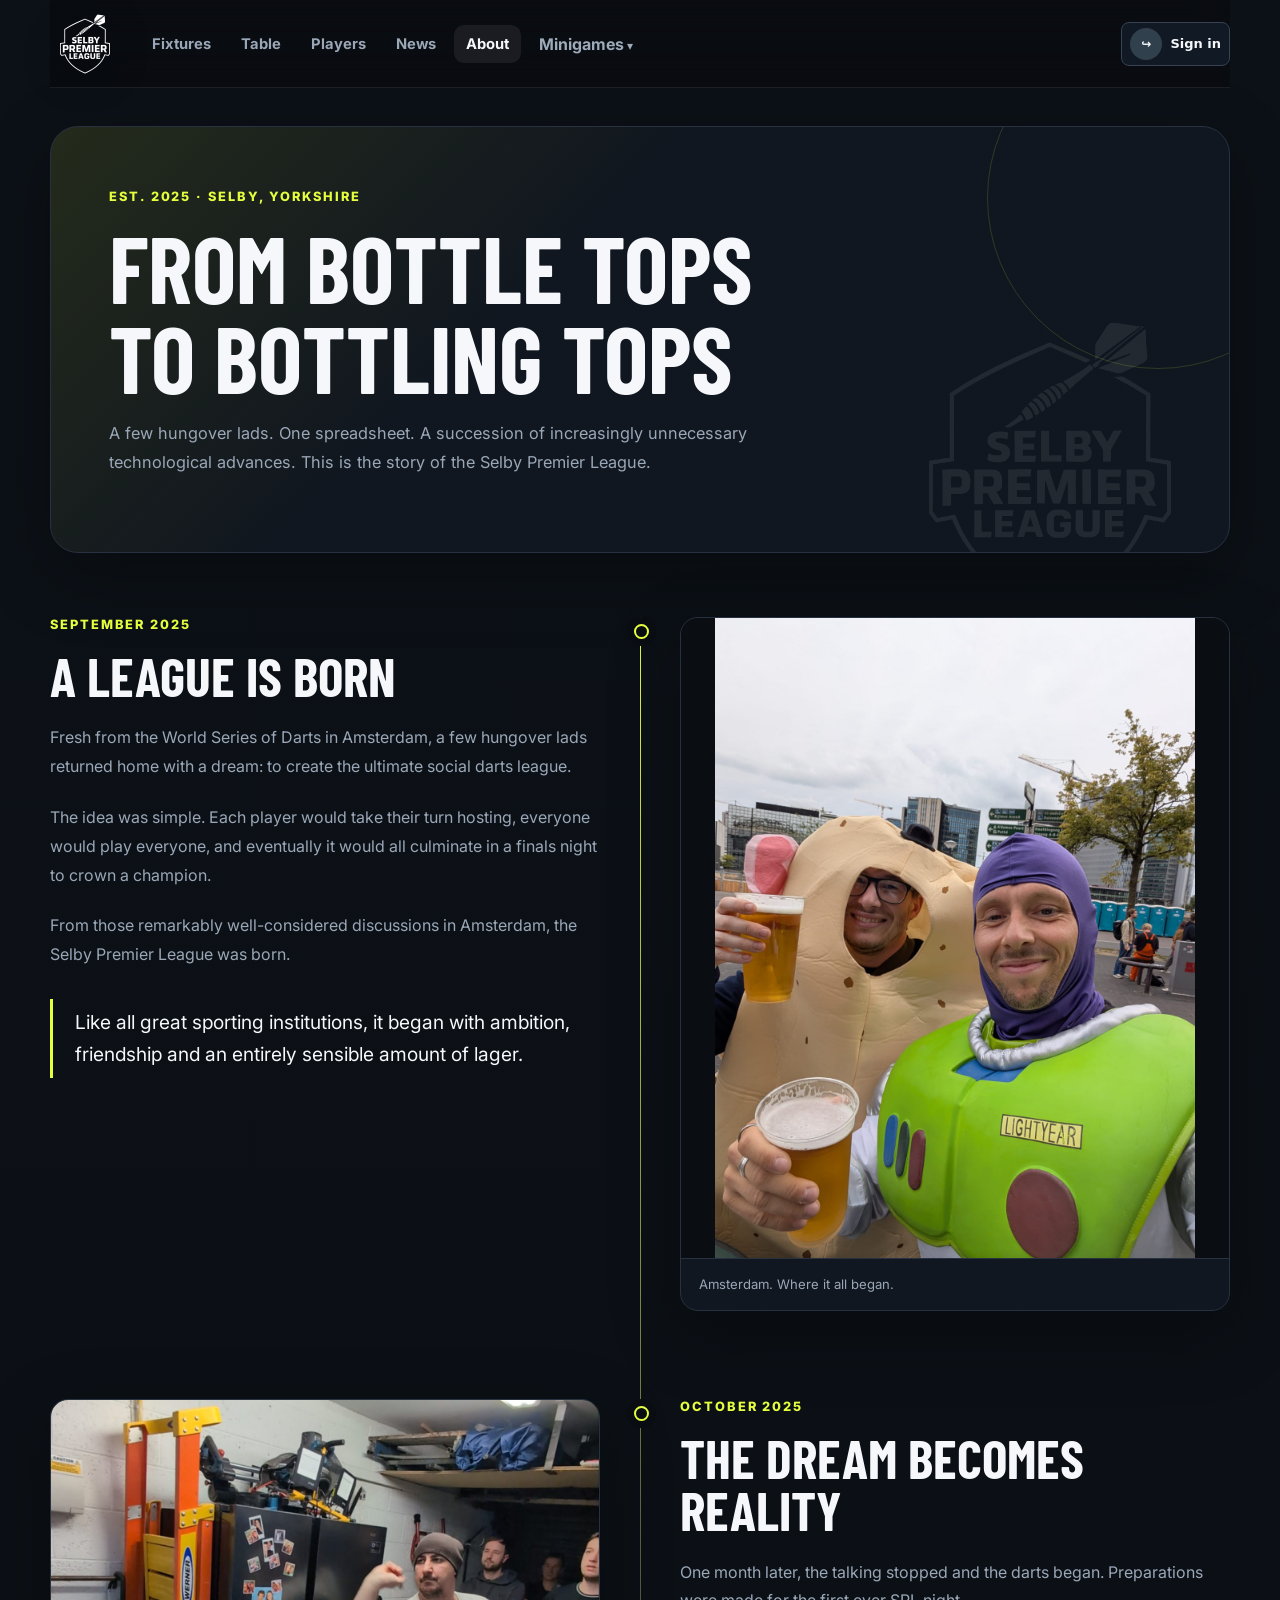
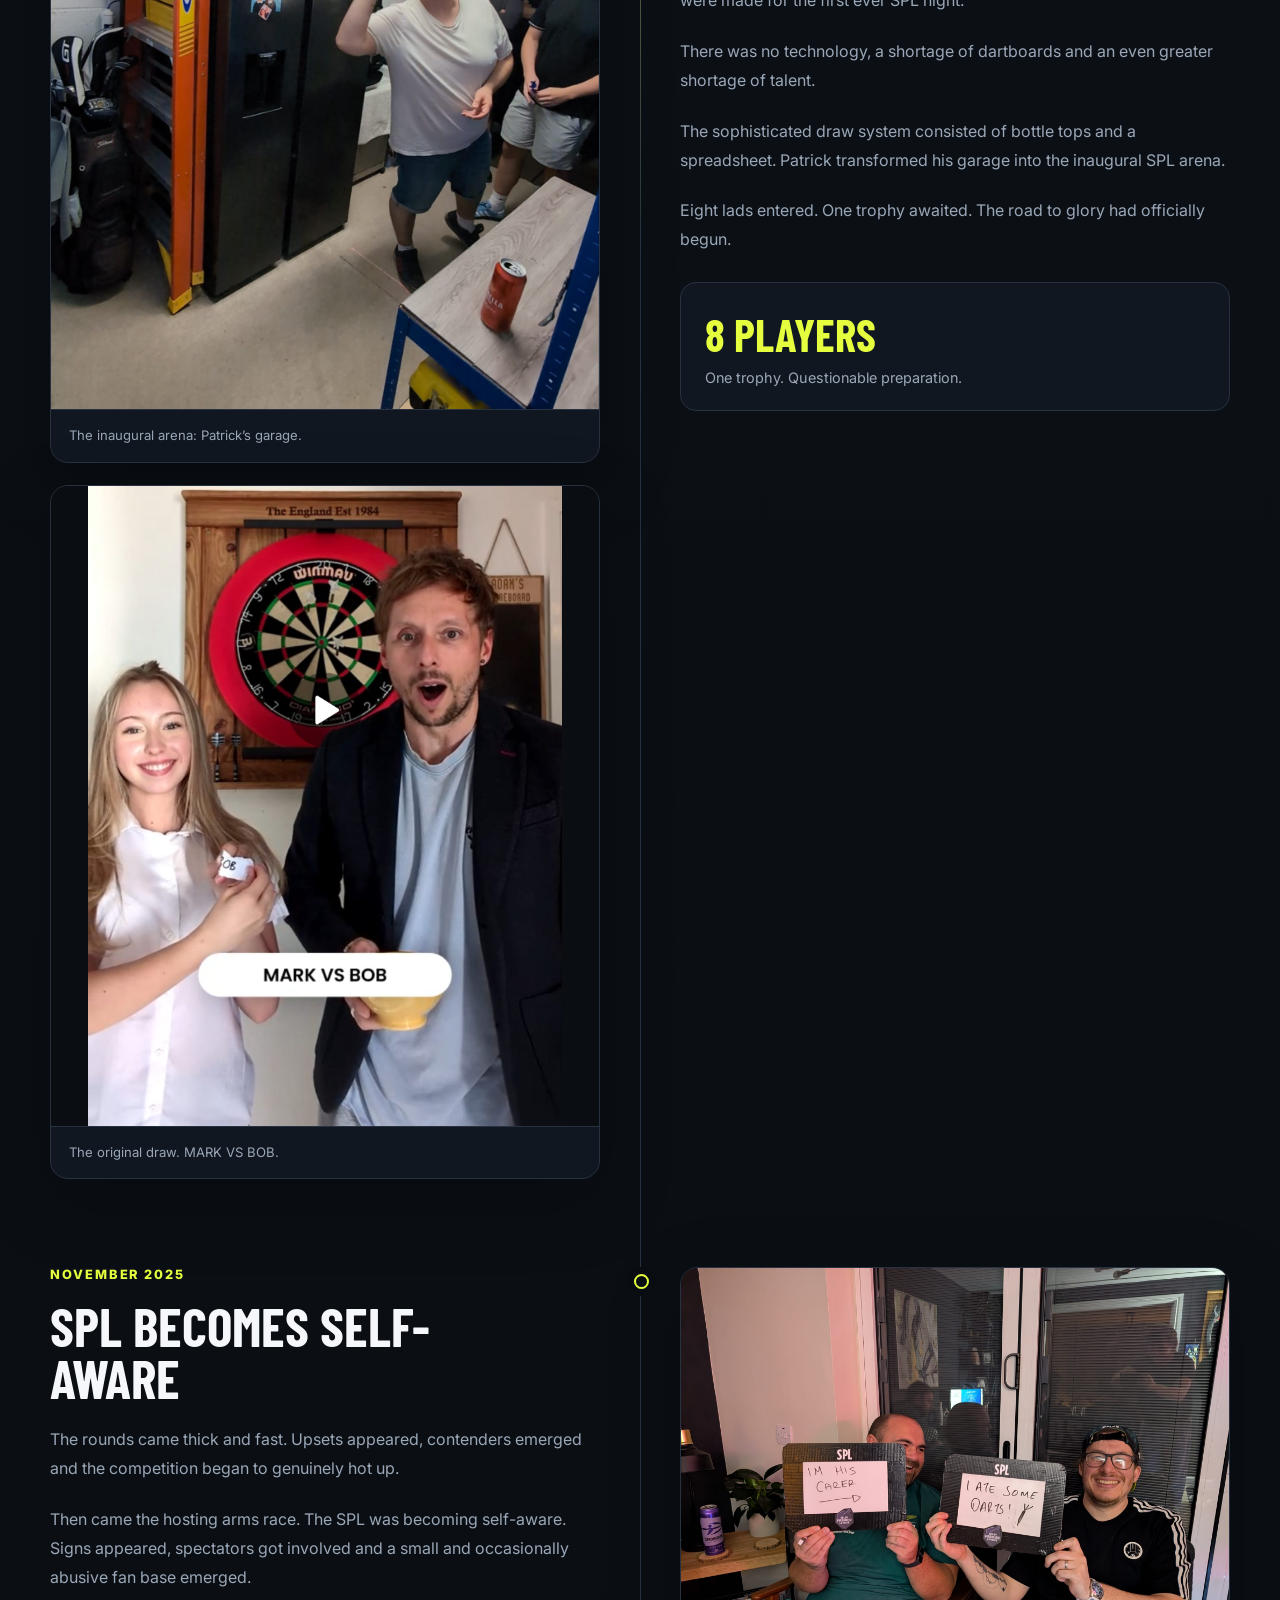
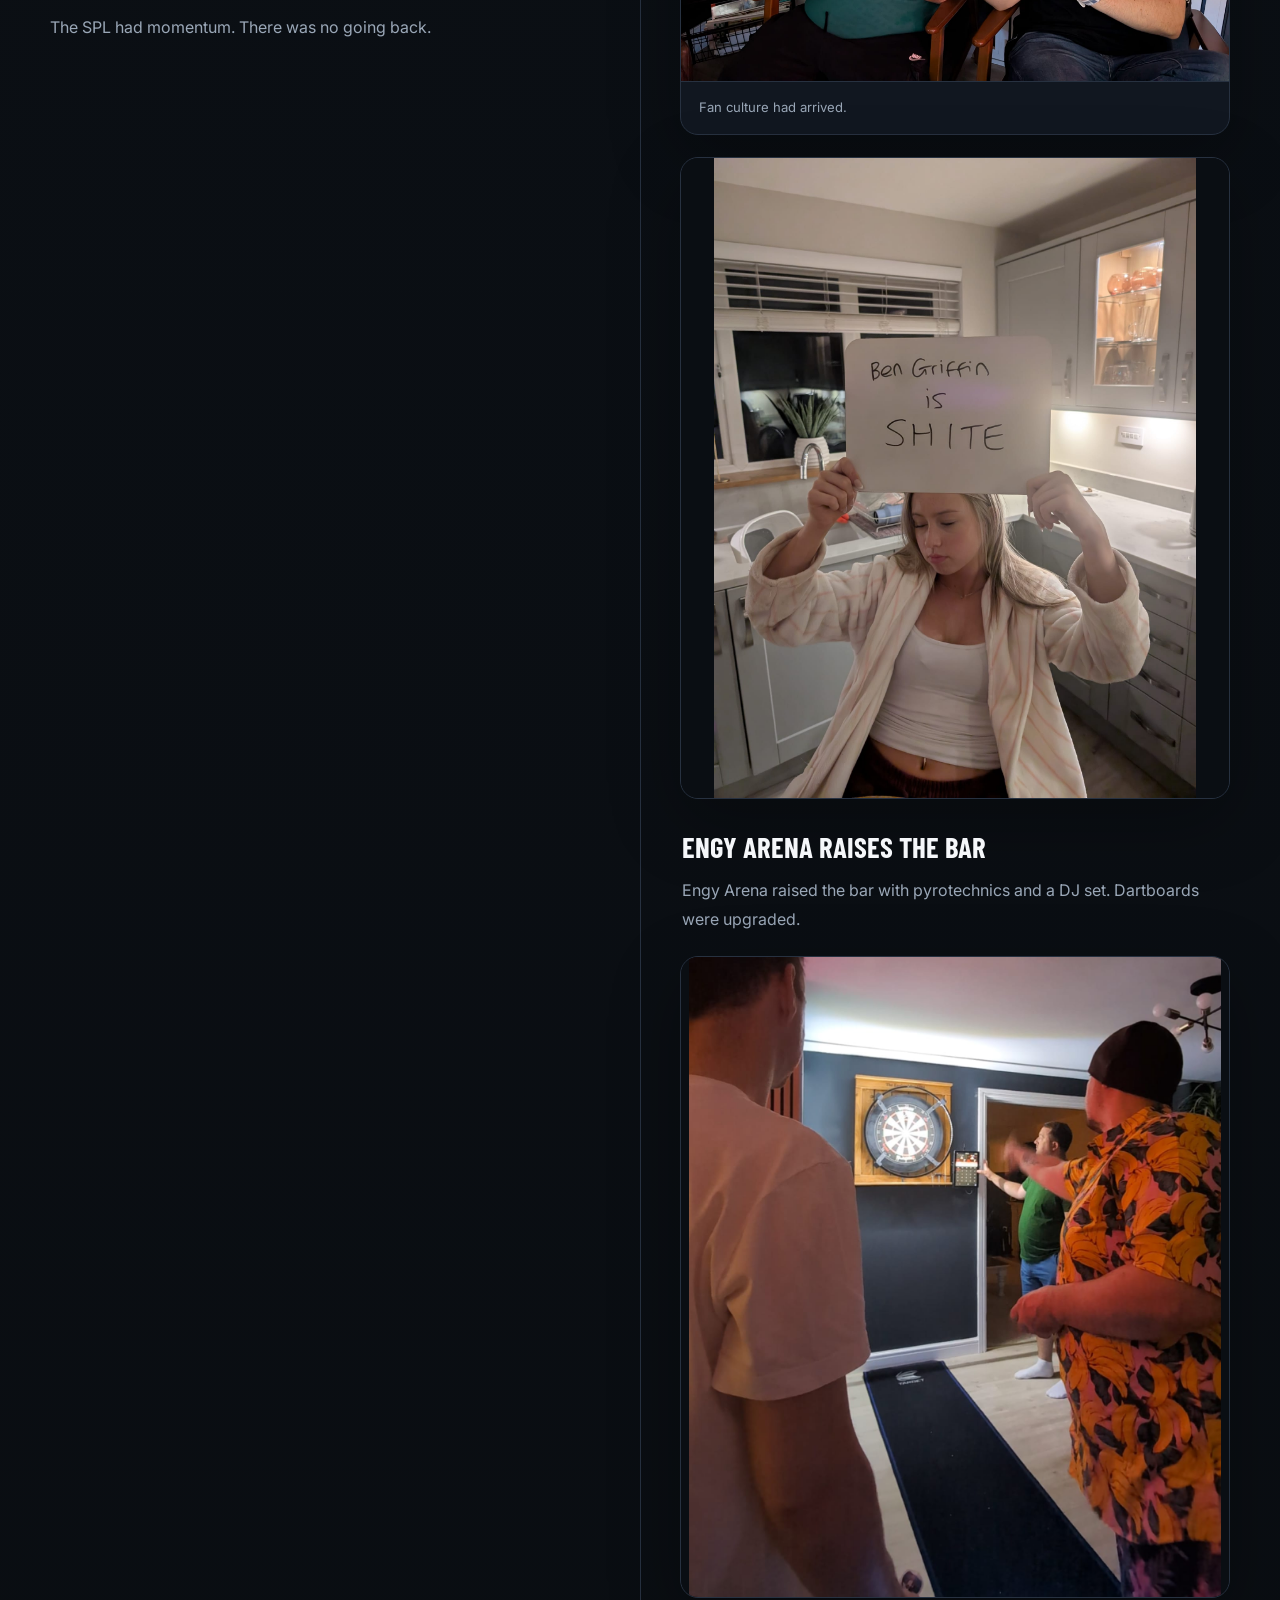
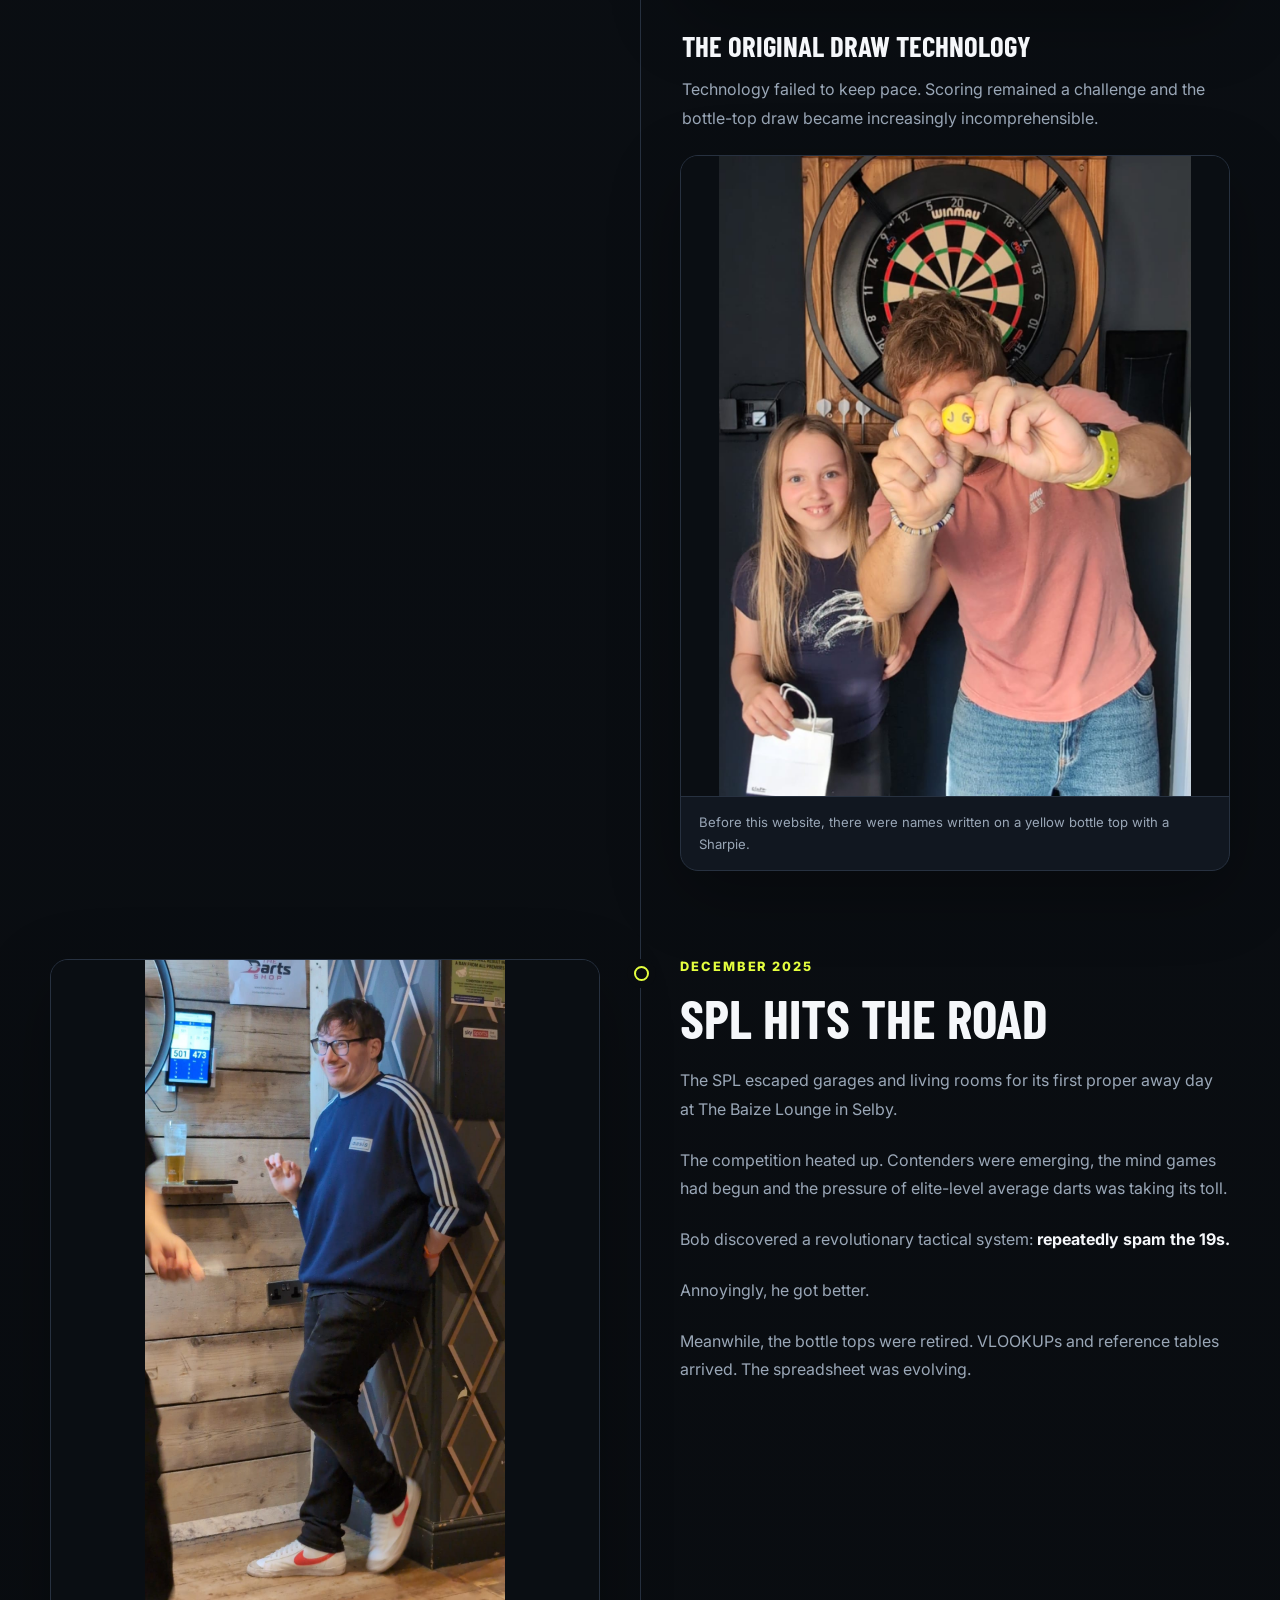
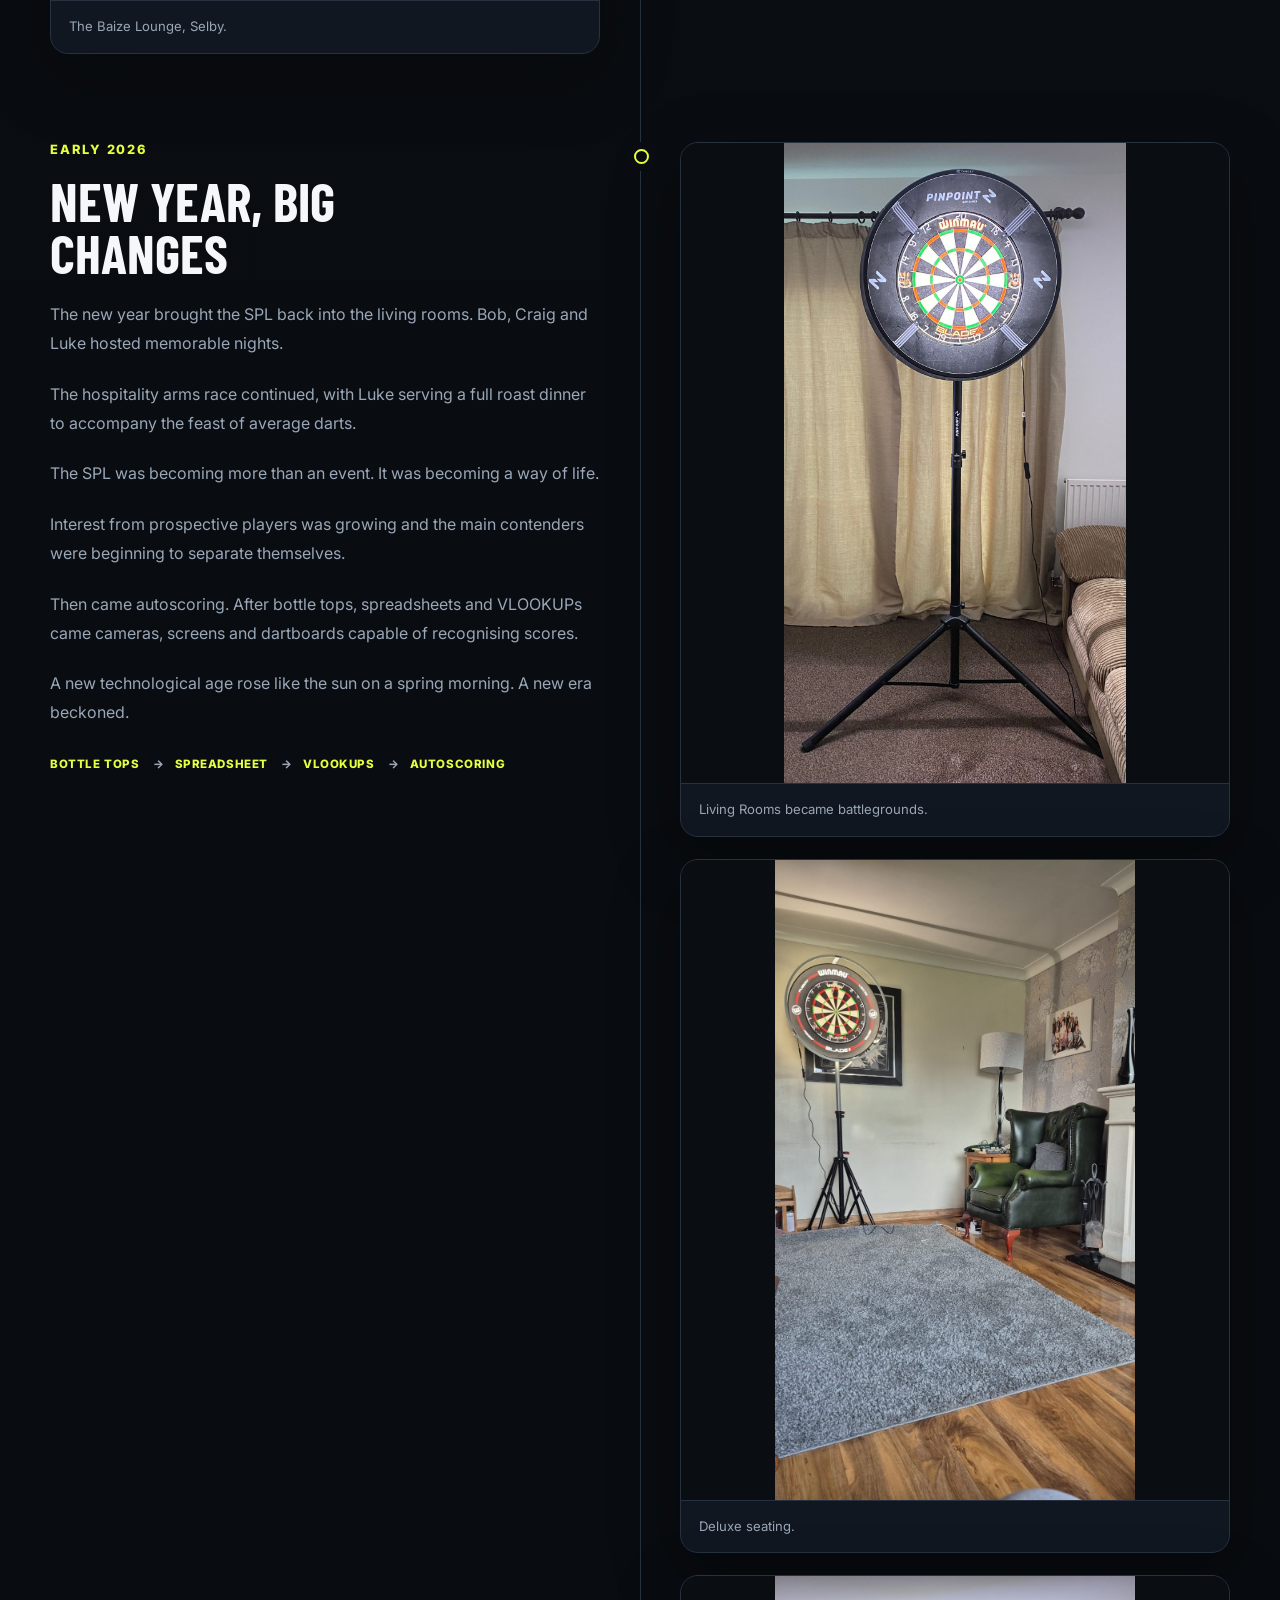
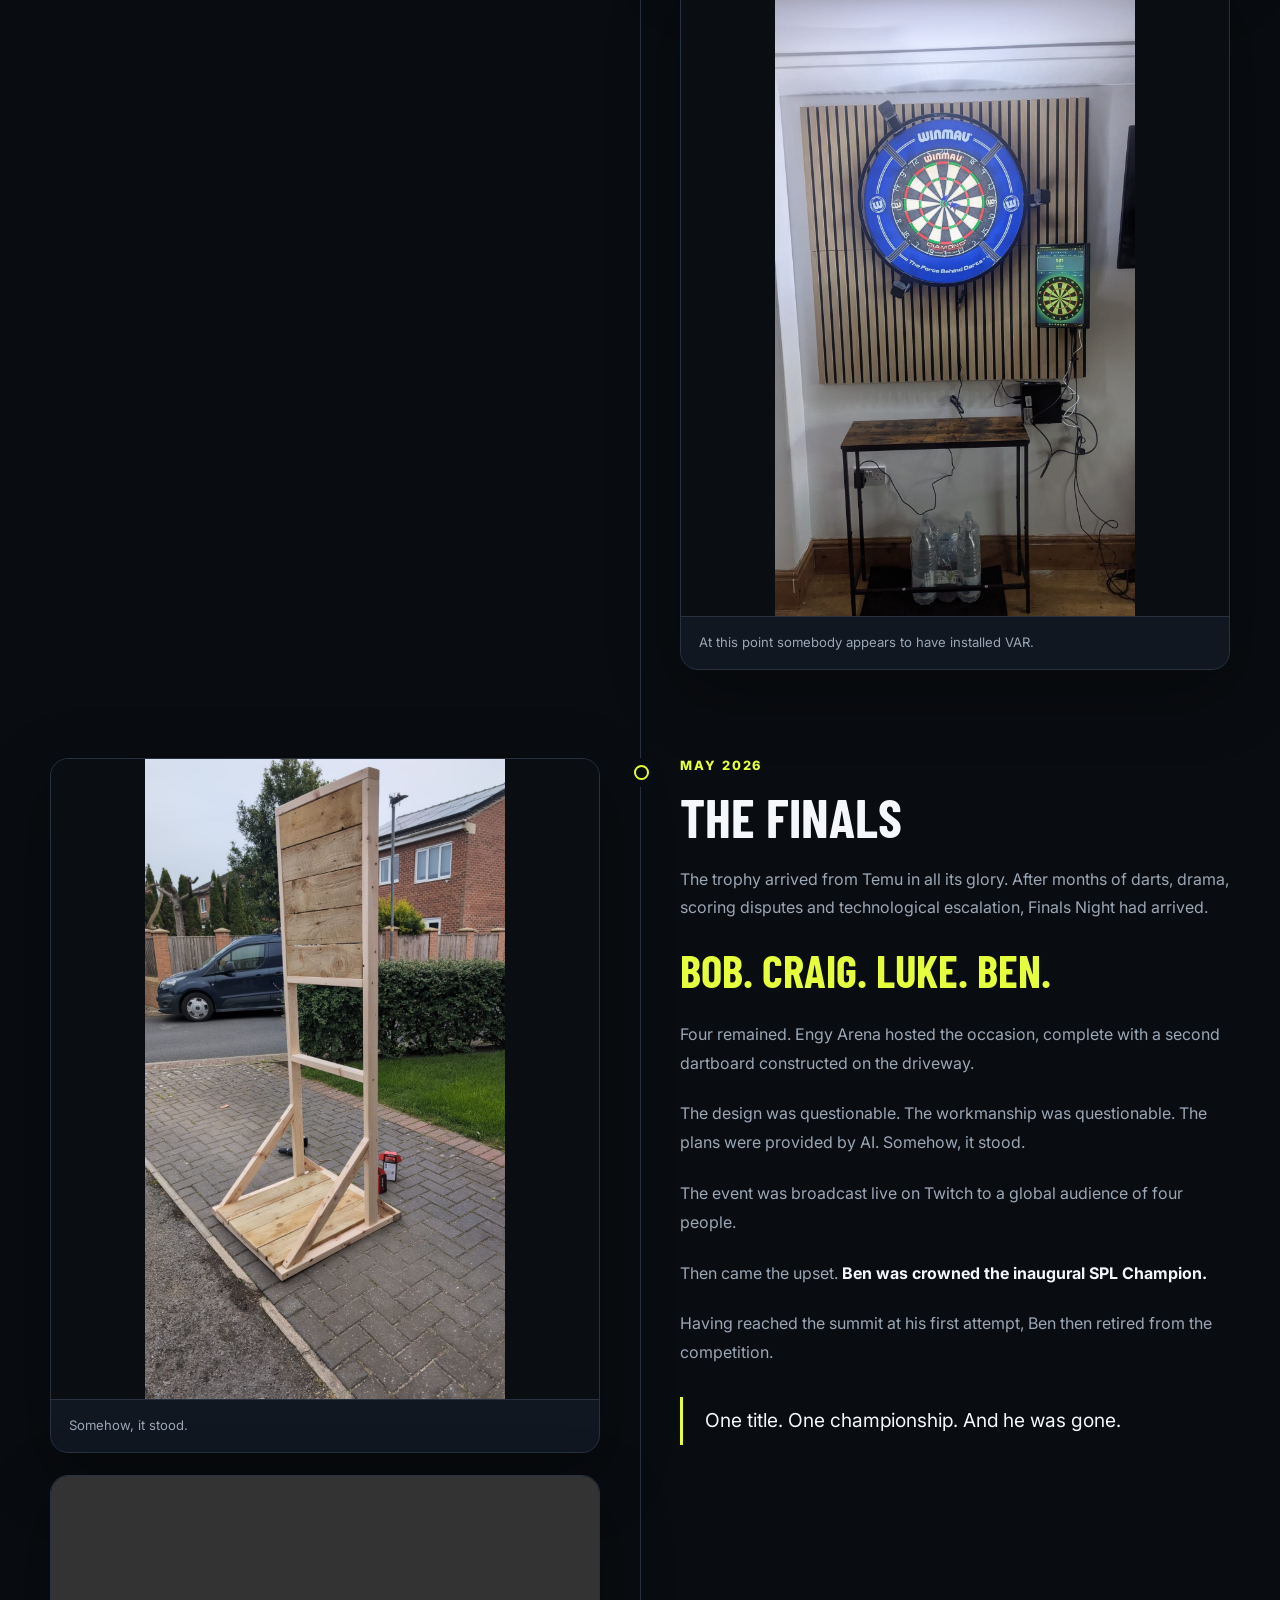
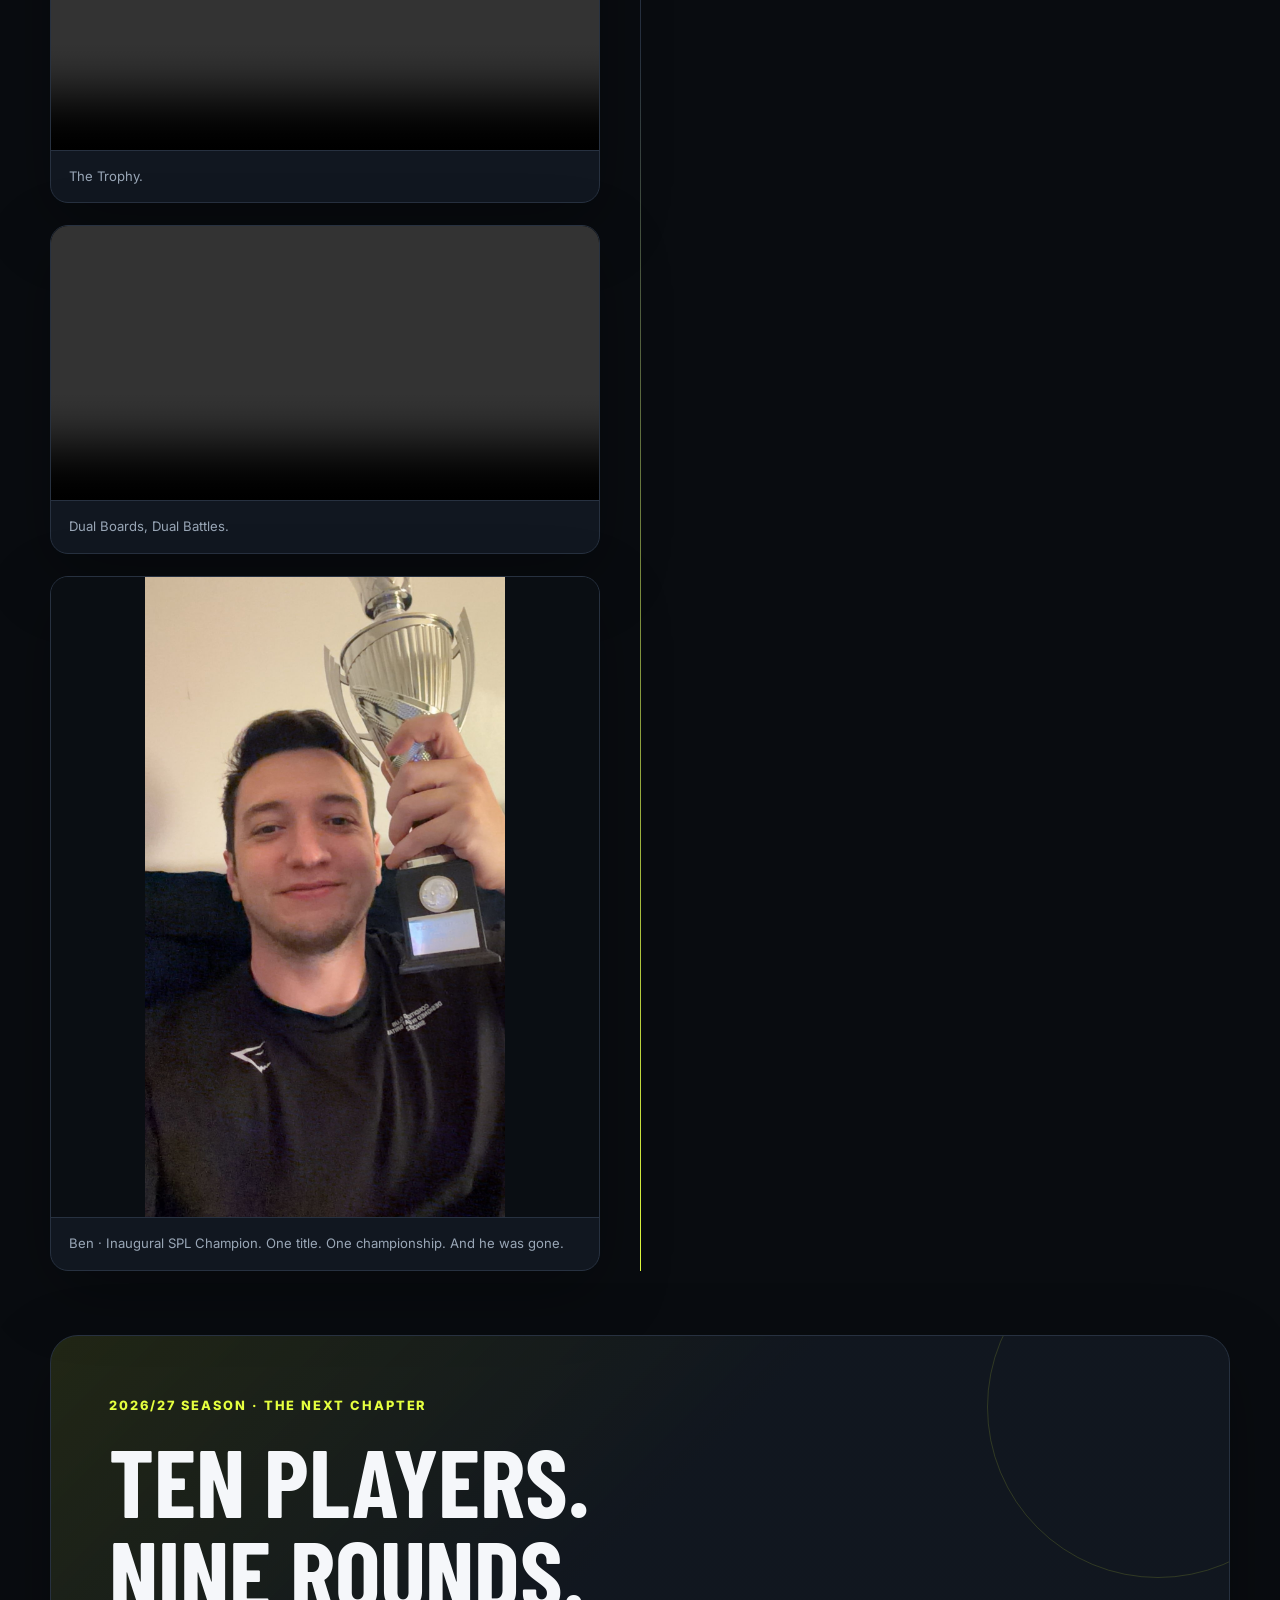
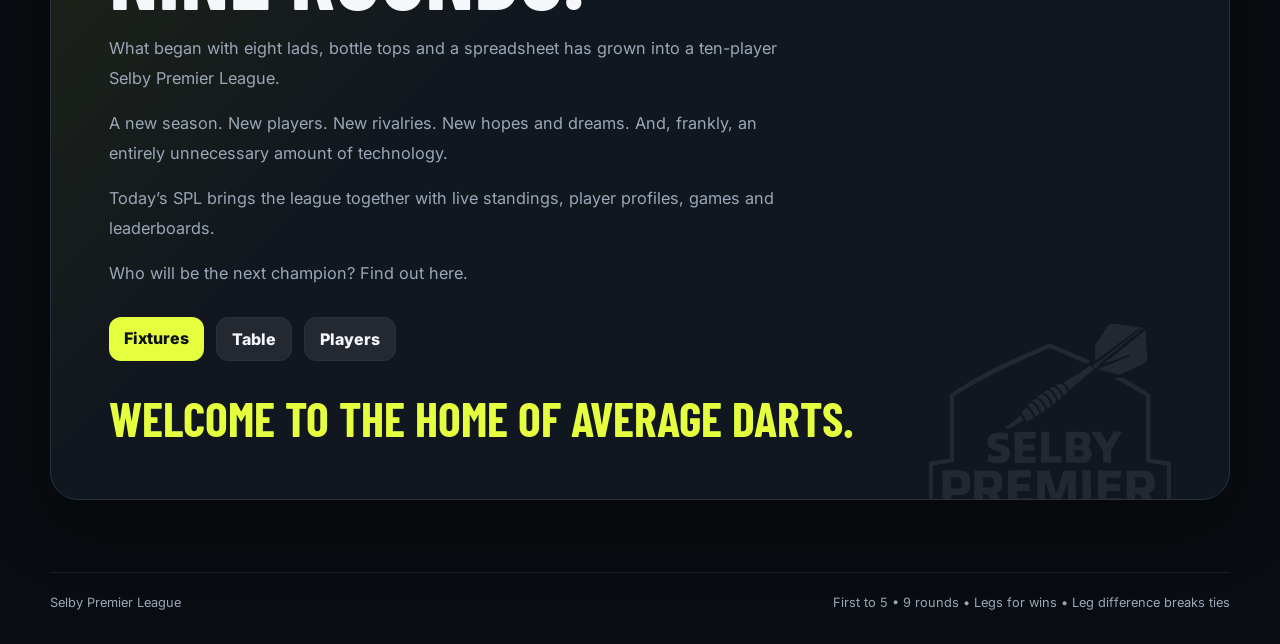
==== commit 8304b361: "Added SPL News" ====
--- a/about/index.html
+++ b/about/index.html
@@ -11,7 +11,7 @@
   <link rel="preconnect" href="https://fonts.gstatic.com" crossorigin>
   <link href="https://fonts.googleapis.com/css2?family=Barlow+Condensed:wght@500;600;700;800&family=Inter:wght@400;500;600;700&display=swap" rel="stylesheet">
   <link rel="stylesheet" href="./styles.css" />
-<link rel="stylesheet" href="./account.css?v=clock-release1"><link rel="stylesheet" href="./scorer/scorer.css?v=delete3"><link rel="stylesheet" href="./navigation.css?v=minigames2"><link rel="stylesheet" href="./about/navigation.css?v=about2"><link rel="stylesheet" href="./about/about.css?v=about2"></head>
+<link rel="stylesheet" href="./account.css?v=clock-release1"><link rel="stylesheet" href="./scorer/scorer.css?v=delete3"><link rel="stylesheet" href="./navigation.css?v=minigames2"><link rel="stylesheet" href="./about/navigation.css?v=about2"><link rel="stylesheet" href="./about/about.css?v=about2"><link rel="stylesheet" href="./news/news.css?v=news1"></head>
 <body data-page="about">
   <div class="app-shell">
     <header class="site-header">
@@ -24,7 +24,7 @@
         <a href="./#fixtures" data-route="fixtures">Fixtures</a>
         <a href="./#table" data-route="table">Table</a>
         <a href="./#players" data-route="players">Players</a>
-        <a href="./about/" data-route="about" class="active" aria-current="page">About</a>
+        <a href="./#news" data-route="news">News</a><a href="./about/" data-route="about" class="active" aria-current="page">About</a>
         <details id="minigamesMenu" class="minigames-menu" hidden><summary>Minigames</summary><div class="minigames-links"><a href="./#sprint" data-route="sprint">501 Sprint</a><a href="./#clock" data-route="clock">Around the Clock</a><a href="./#checkout" data-route="checkout">Checkout Challenge</a></div></details>
       </nav>
       <a id="siteAccount" class="site-account" href="./#account" aria-label="Sign in to your account"><span class="site-account-avatar" aria-hidden="true">↪</span><span class="site-account-name">Sign in</span></a>
@@ -40,6 +40,6 @@
 
   <script src="./config.js"></script>
   <script src="./sprint/vendor/supabase-2.57.4.js"></script>
-  <script src="./app.js?v=about2"></script>
+  <script src="./news/api.js?v=news1"></script><script src="./news/news.js?v=news1"></script><script src="./app.js?v=news1"></script>
 <script src="./scorer/engine.js?v=release1"></script><script src="./scorer/api.js?v=undo5"></script><script src="./scorer/scorer.js?v=undo5"></script><script src="./navigation.js?v=minigames2"></script><script src="./about/about.js?v=about2"></script></body>
 </html>
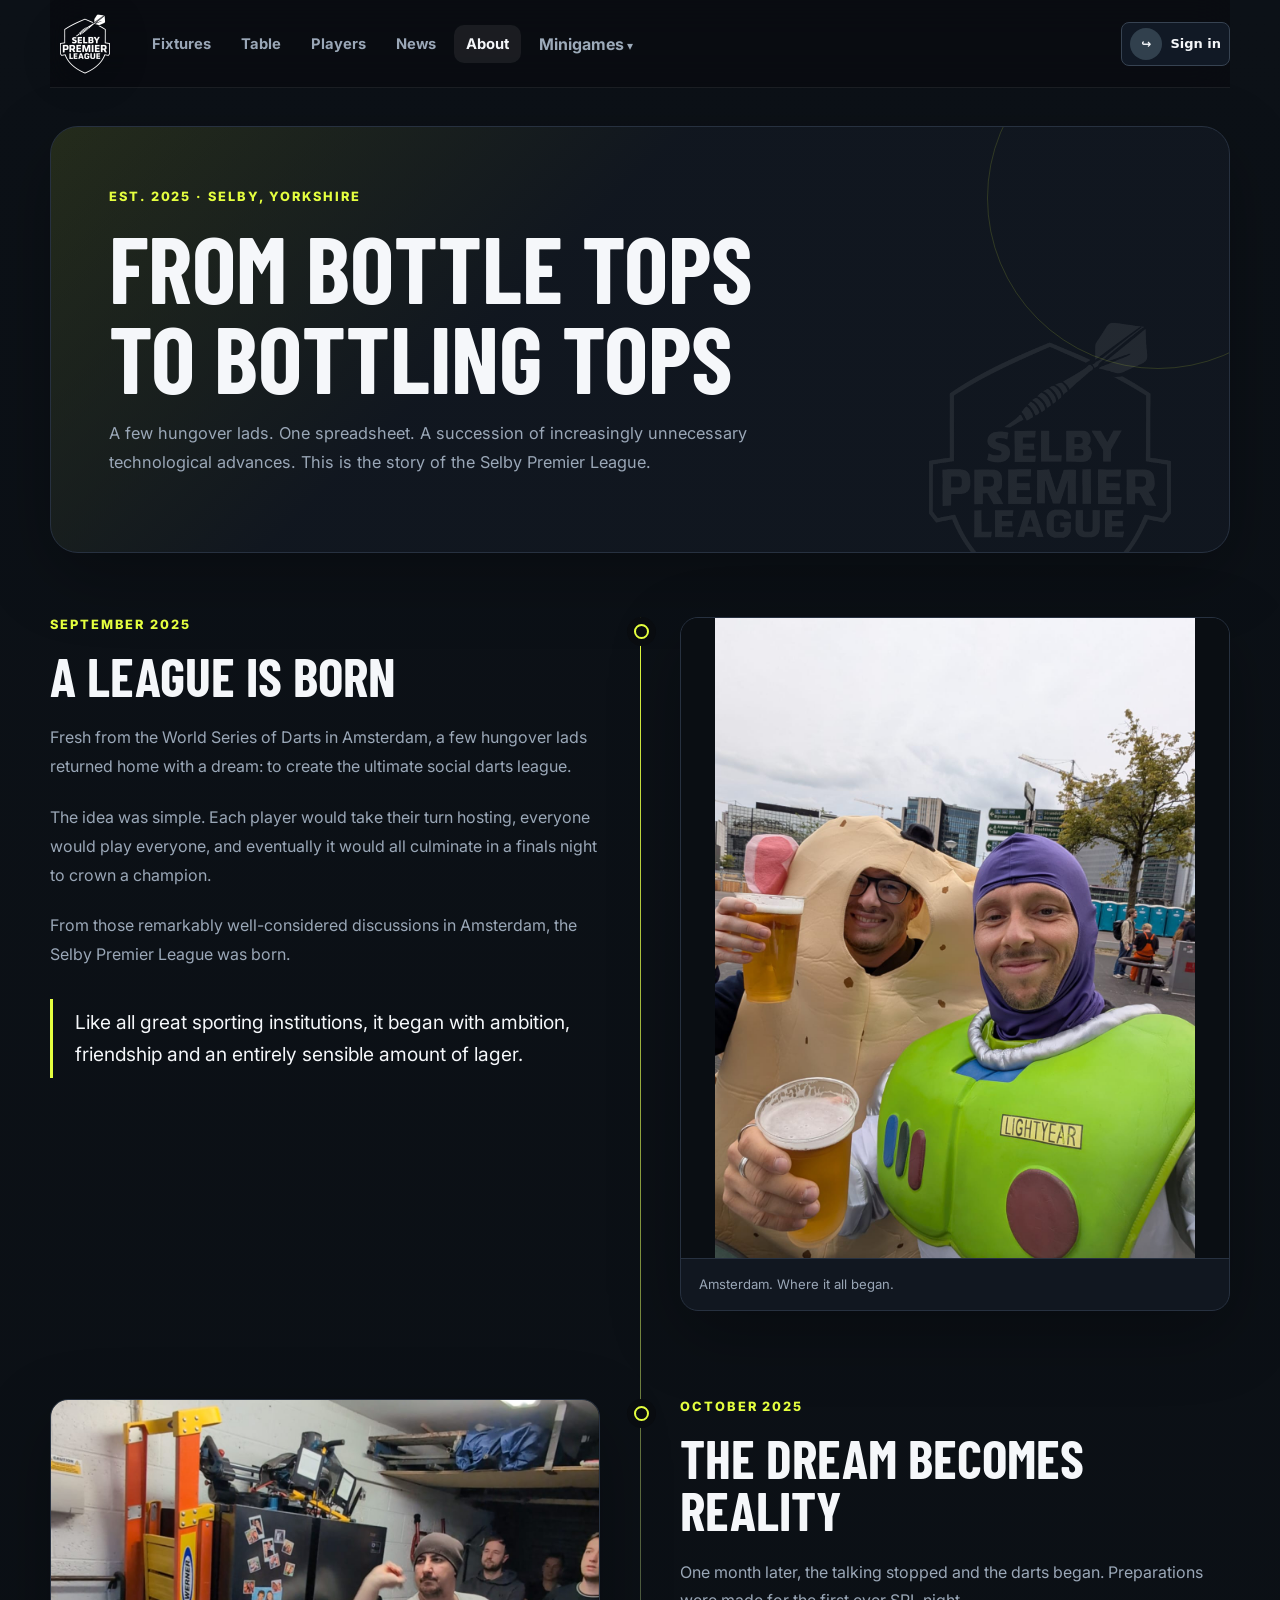
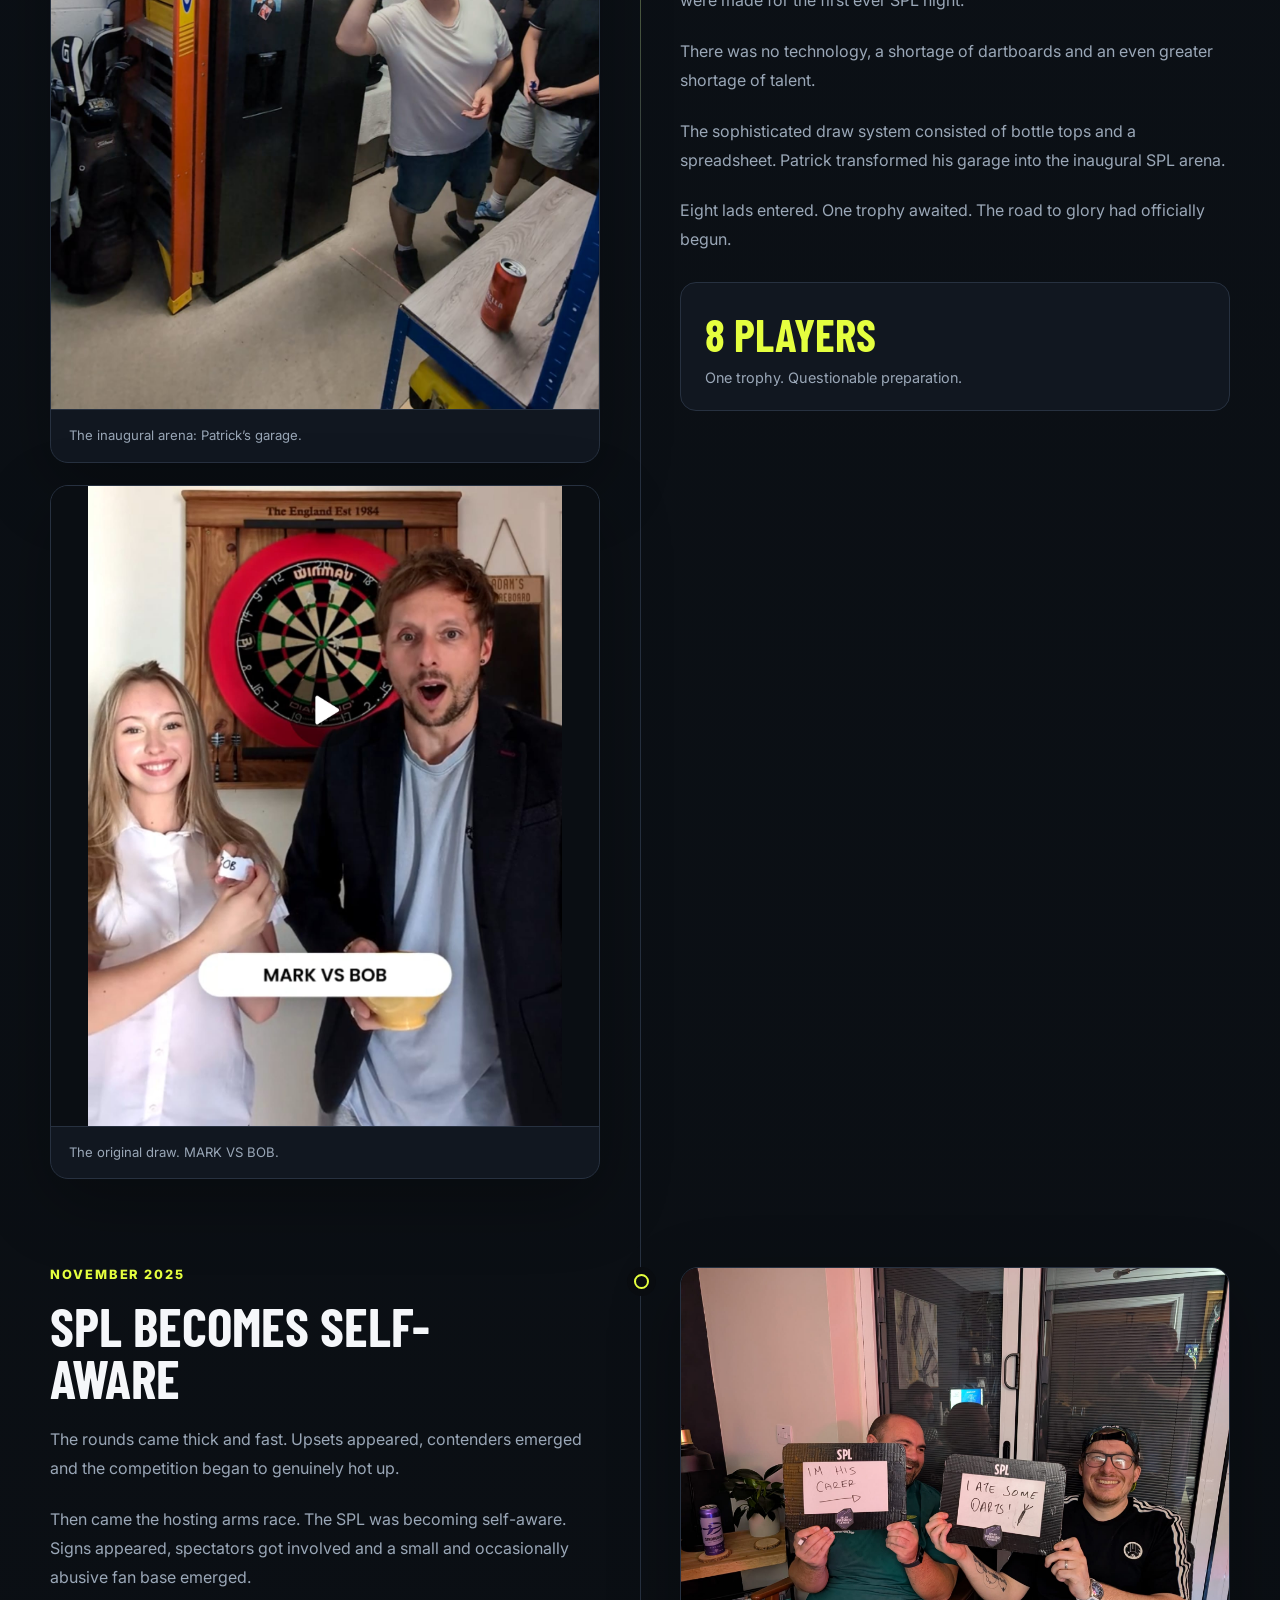
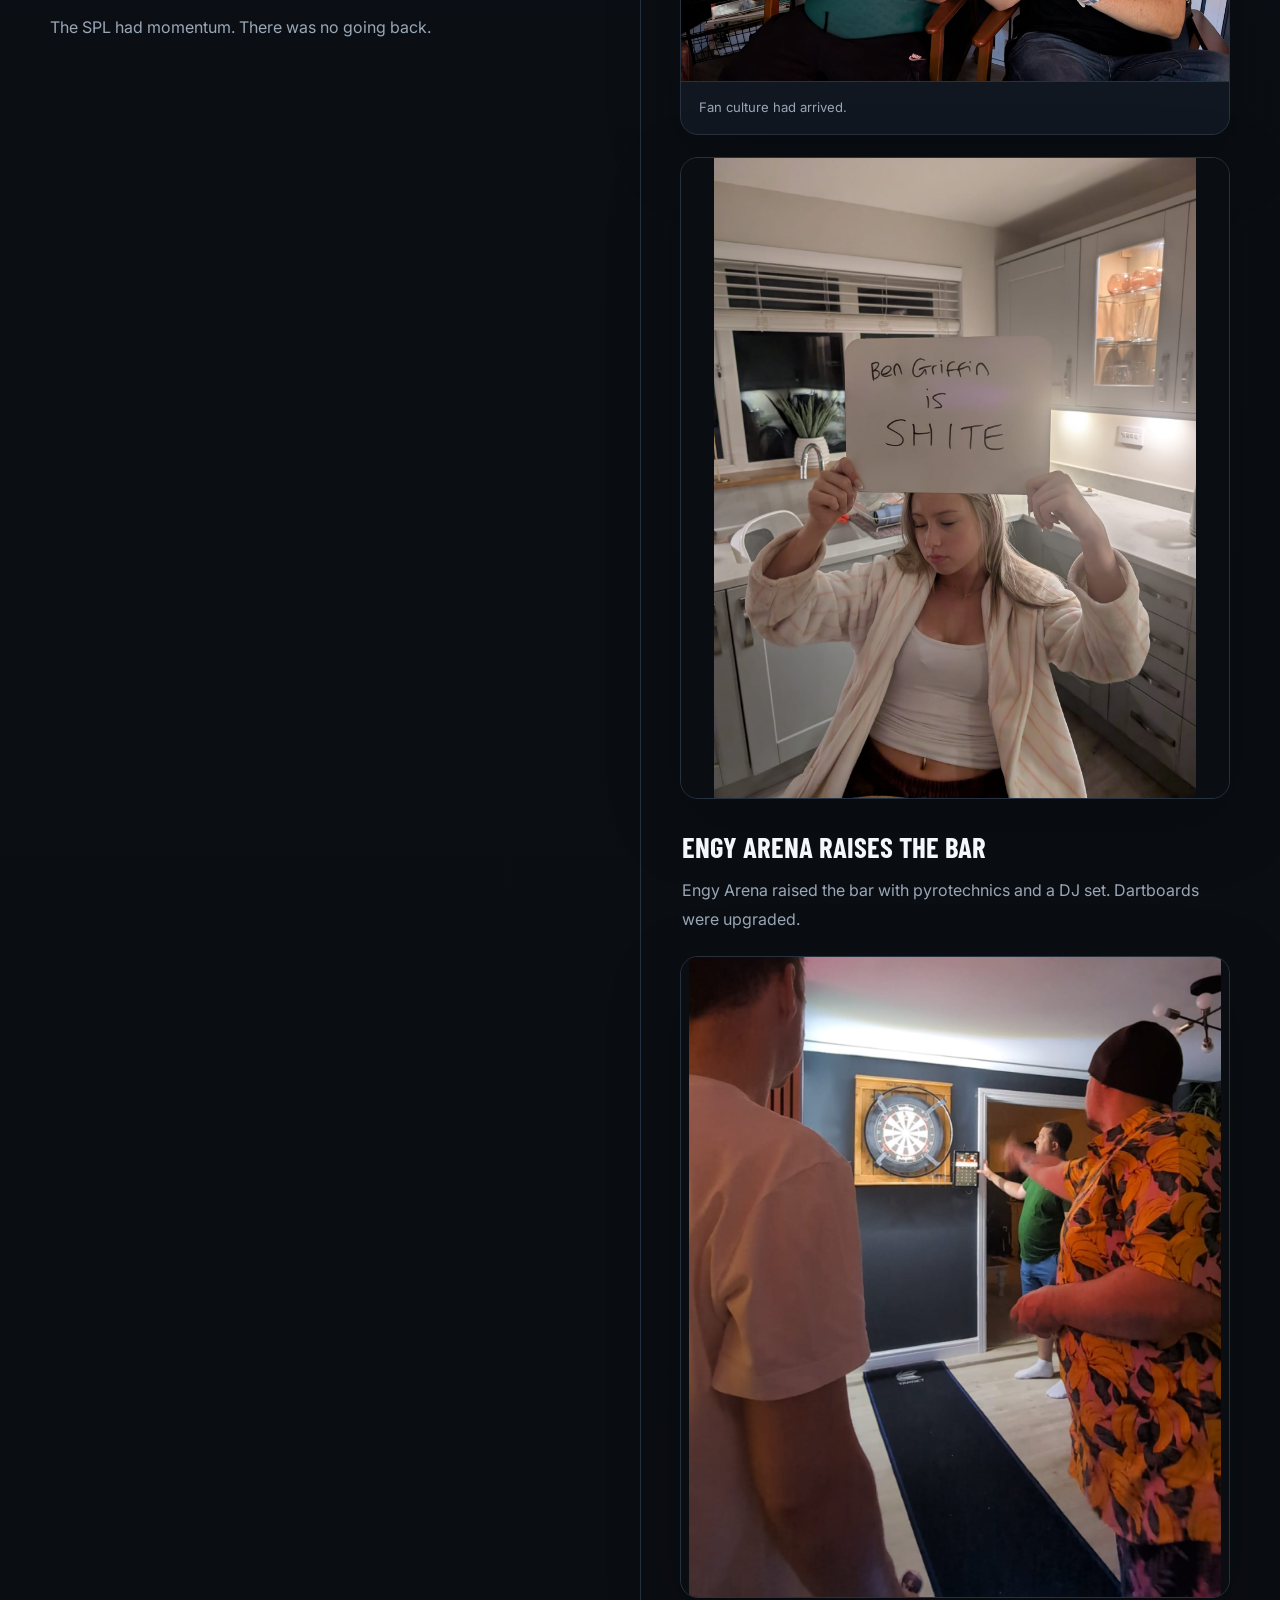
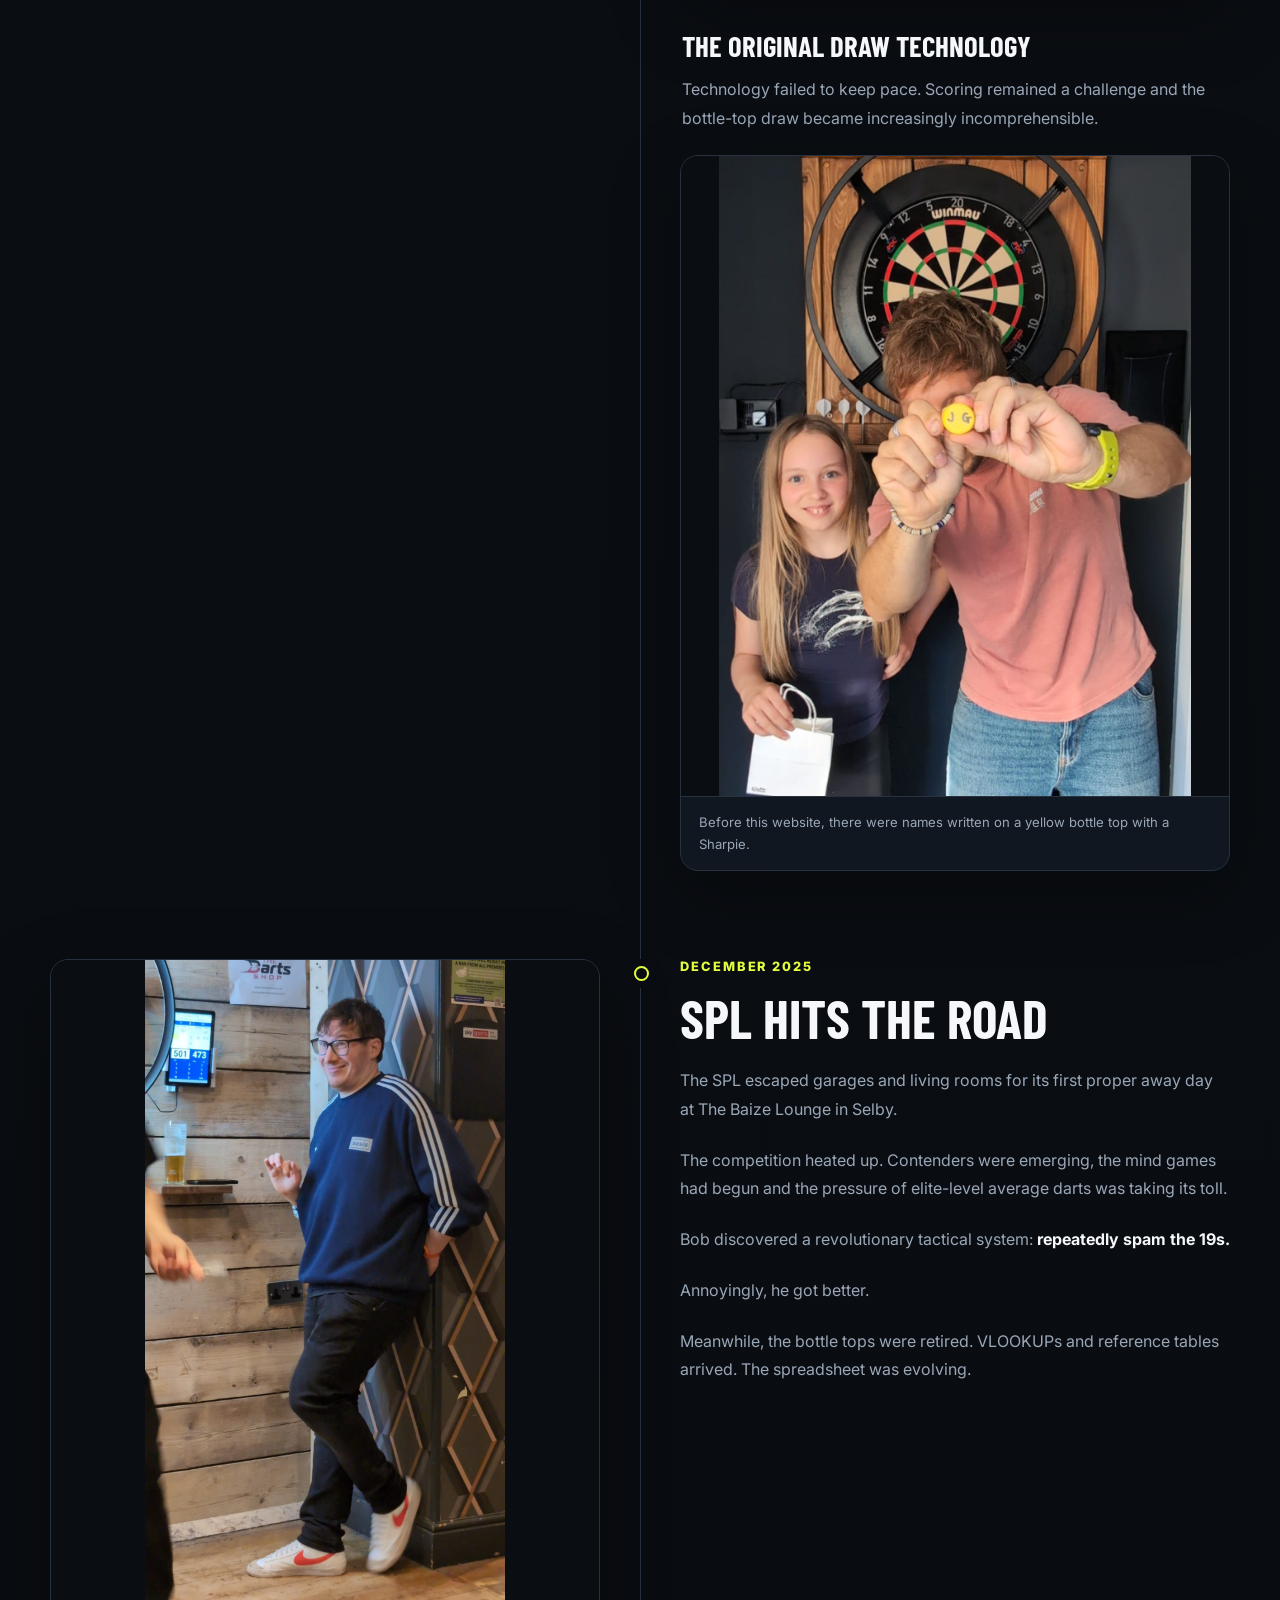
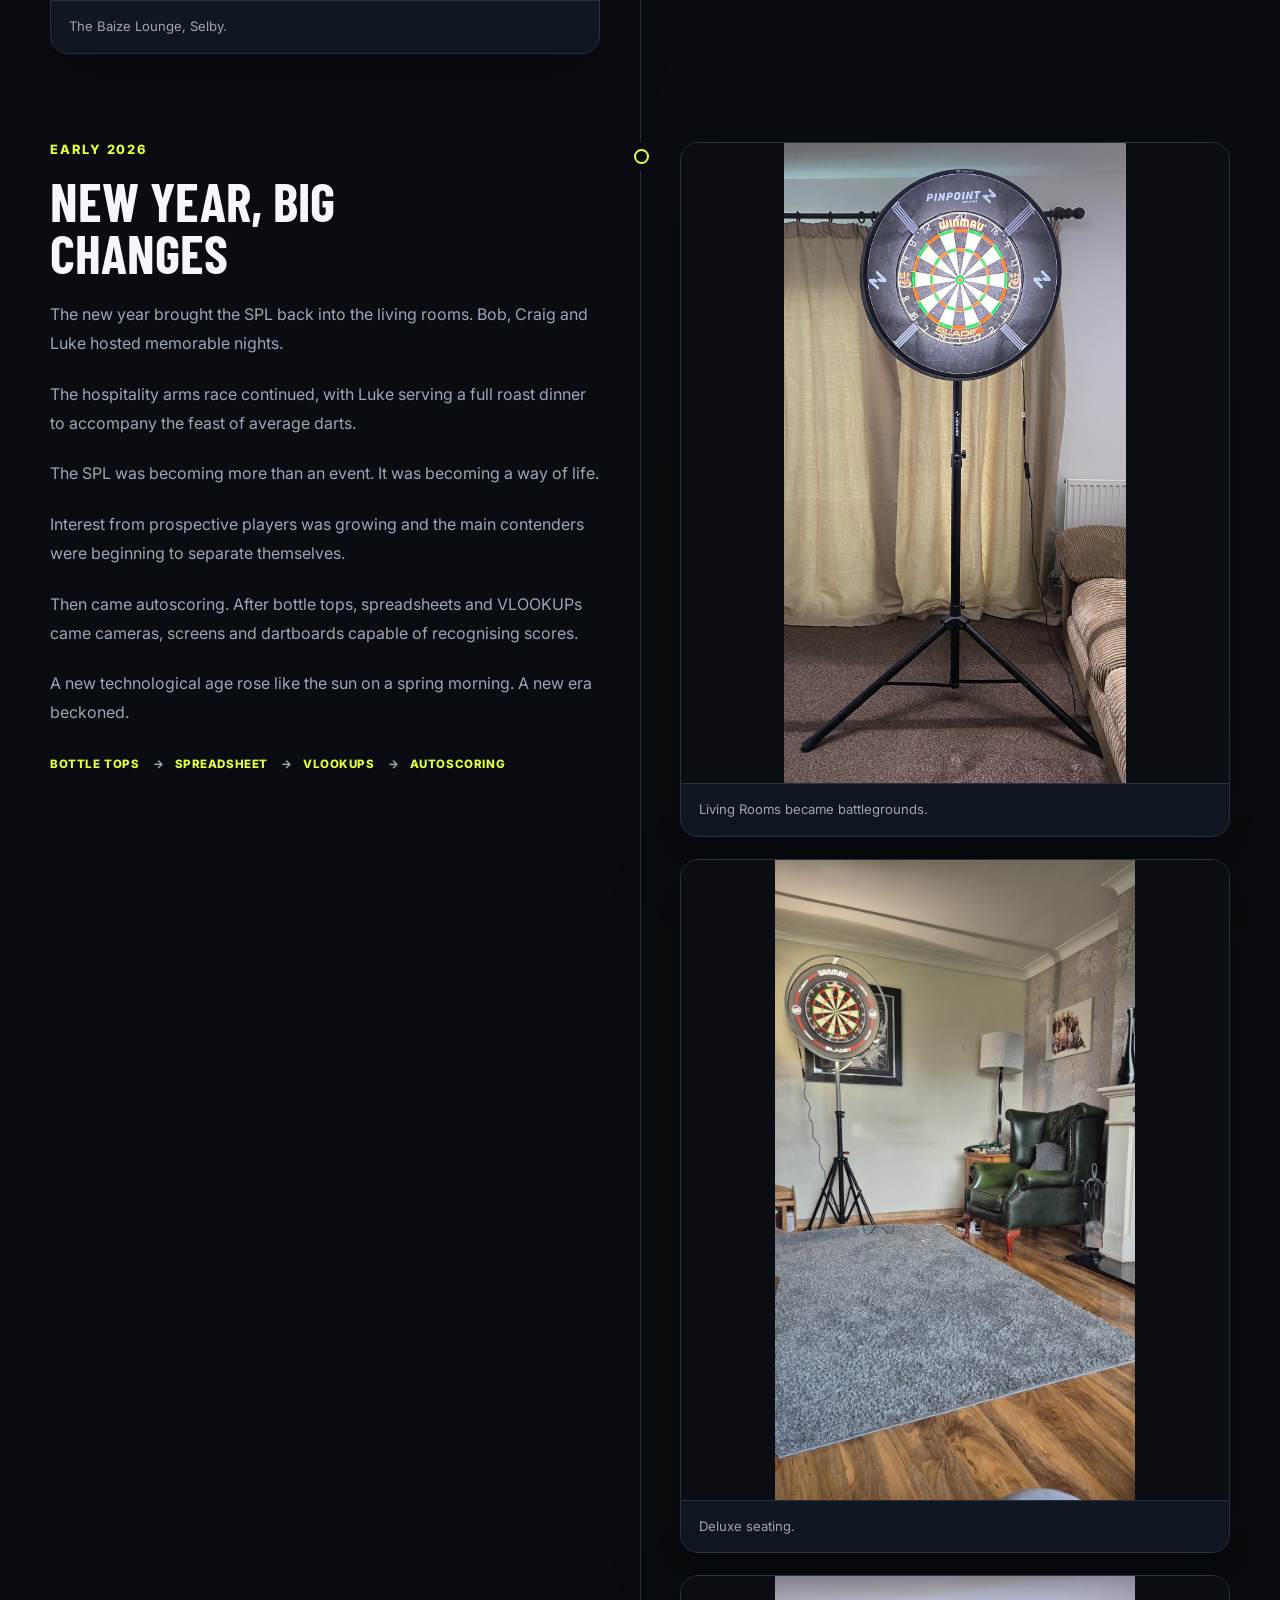
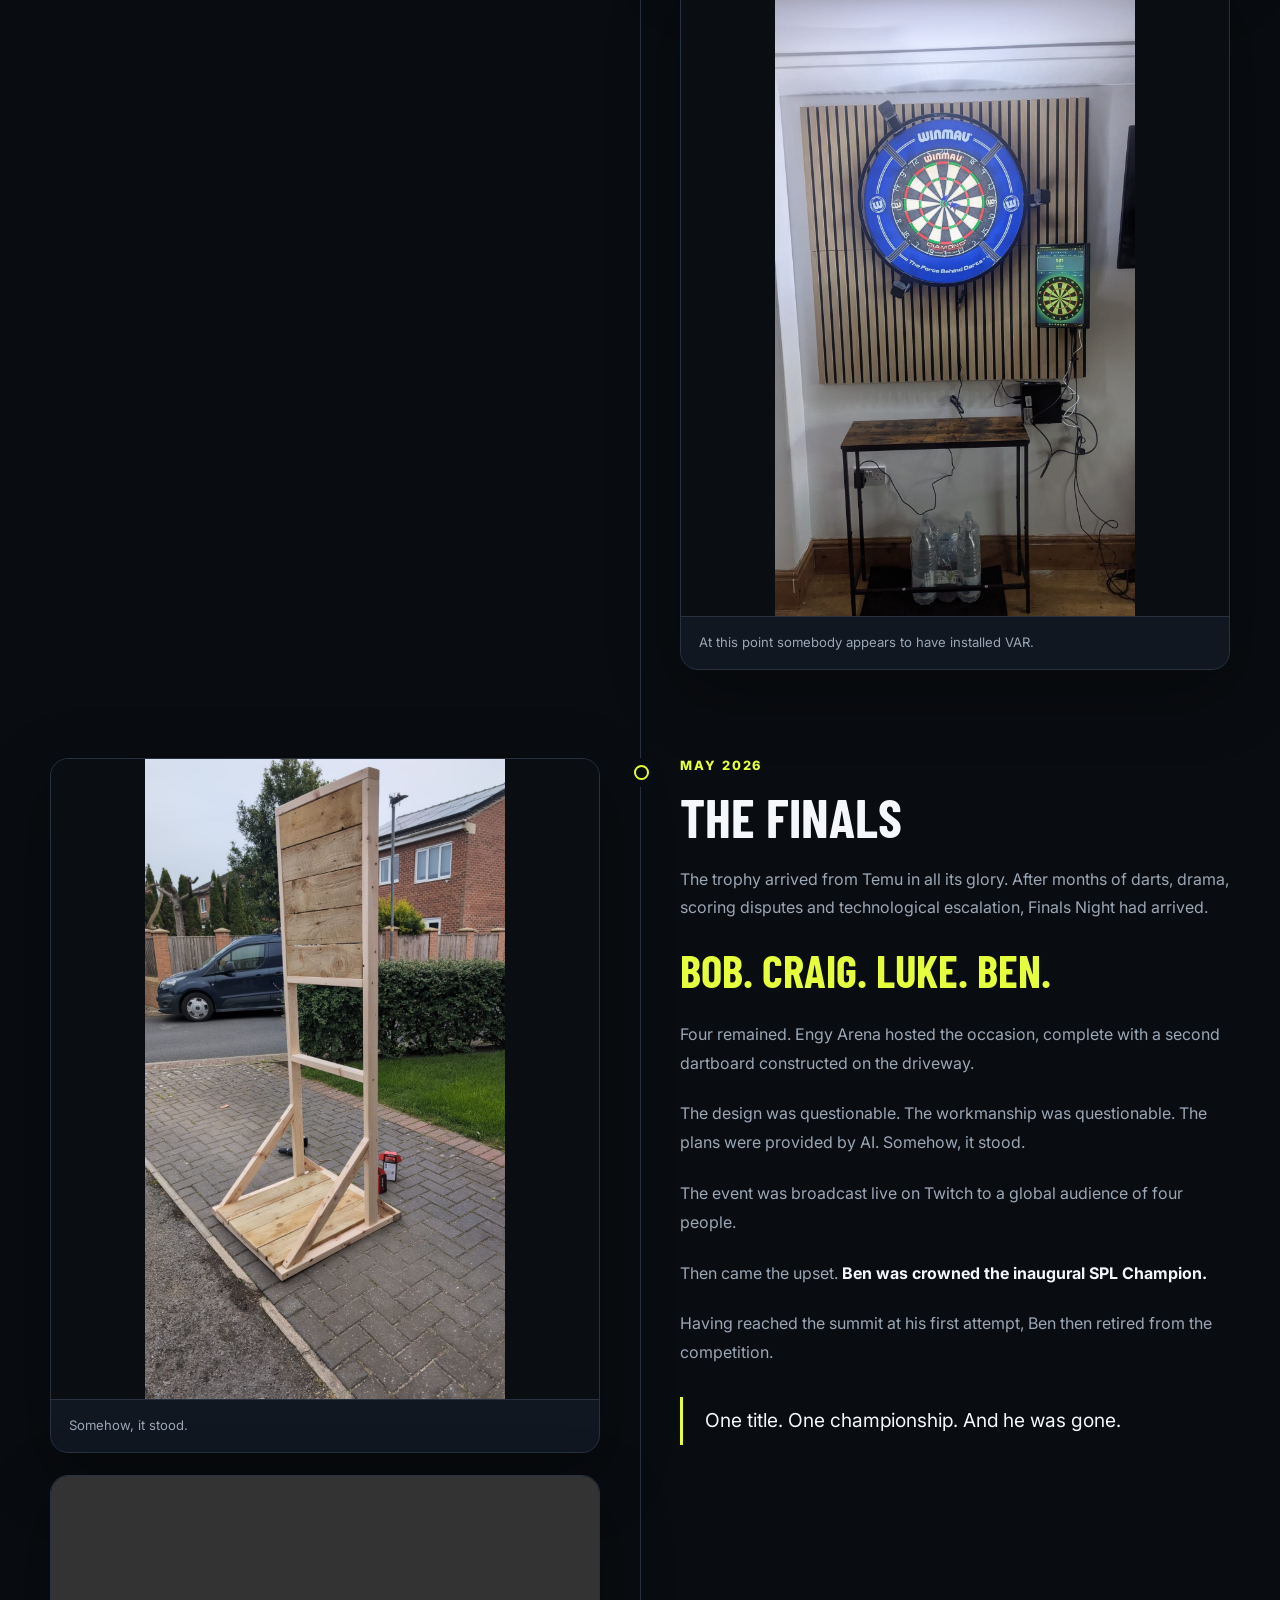
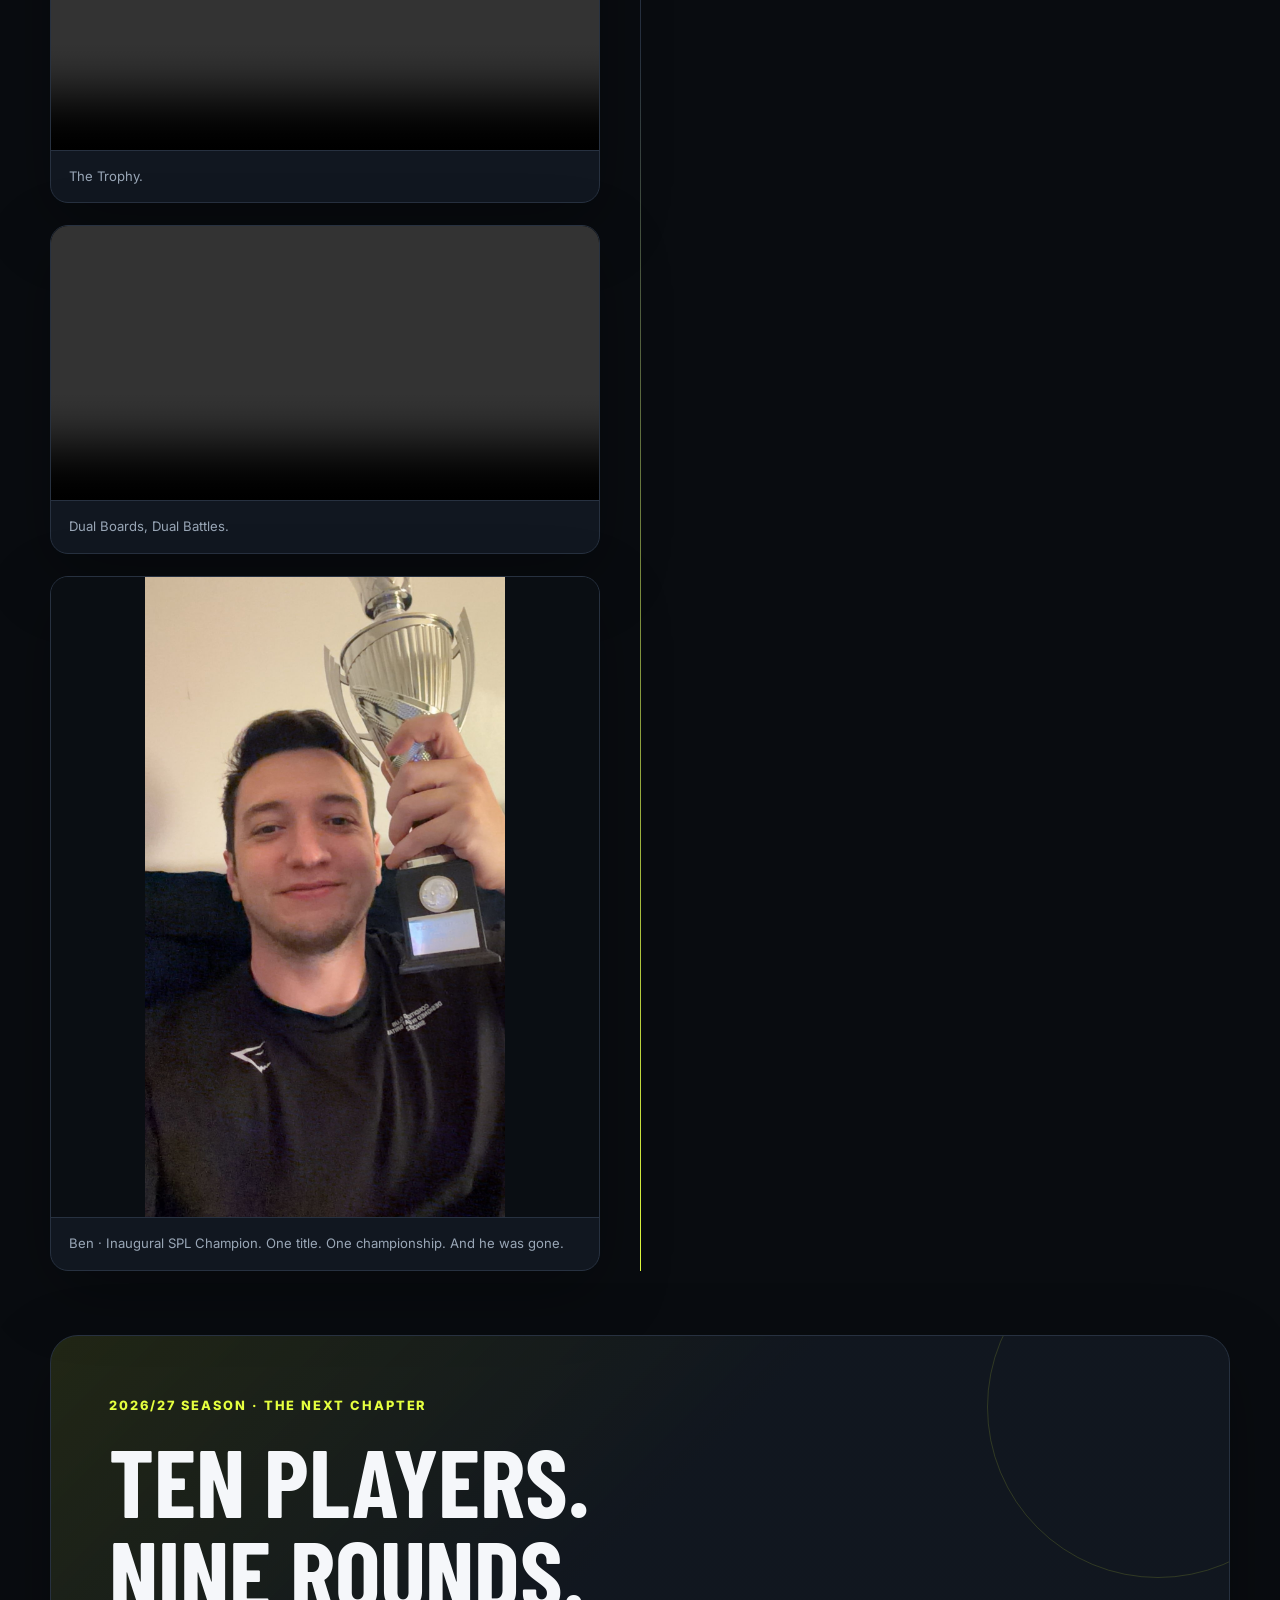
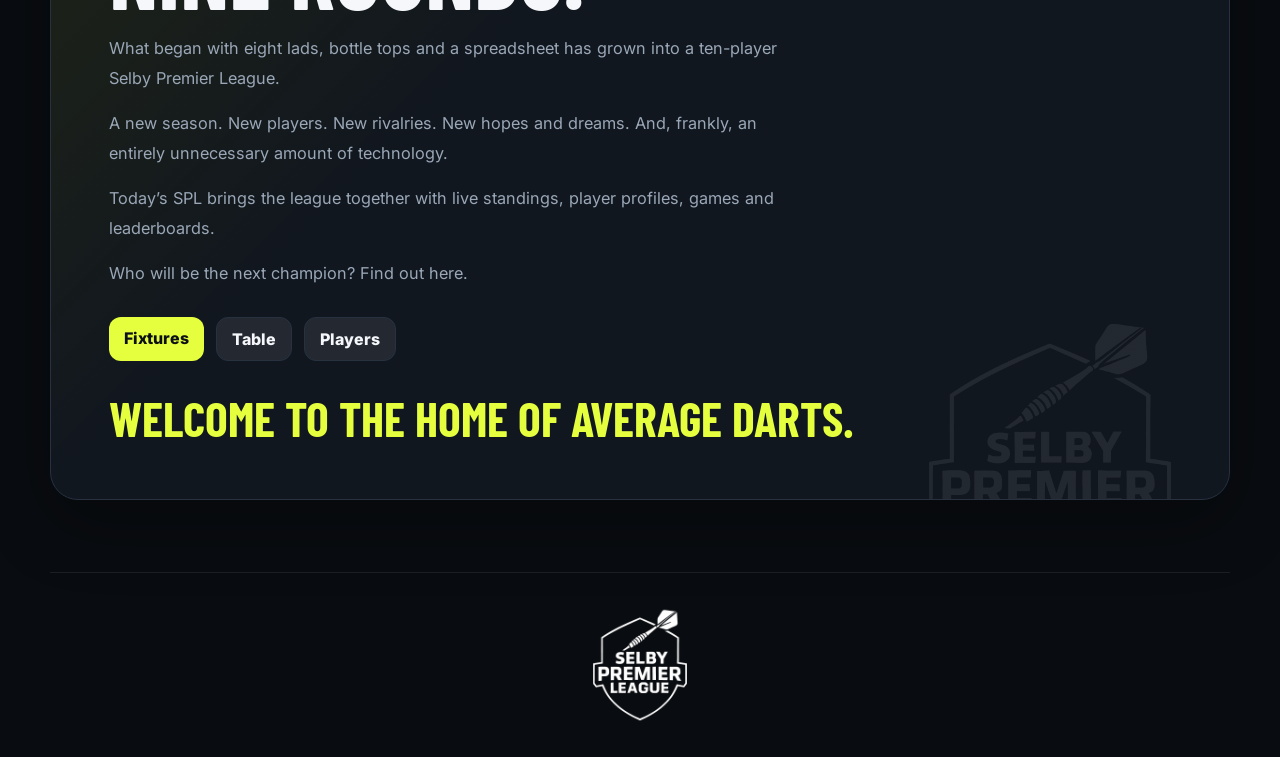
==== commit 360d4b7b: "Homepage UI changes" ====
--- a/about/index.html
+++ b/about/index.html
@@ -11,7 +11,7 @@
   <link rel="preconnect" href="https://fonts.gstatic.com" crossorigin>
   <link href="https://fonts.googleapis.com/css2?family=Barlow+Condensed:wght@500;600;700;800&family=Inter:wght@400;500;600;700&display=swap" rel="stylesheet">
   <link rel="stylesheet" href="./styles.css" />
-<link rel="stylesheet" href="./account.css?v=clock-release1"><link rel="stylesheet" href="./scorer/scorer.css?v=delete3"><link rel="stylesheet" href="./navigation.css?v=minigames2"><link rel="stylesheet" href="./about/navigation.css?v=about2"><link rel="stylesheet" href="./about/about.css?v=about2"><link rel="stylesheet" href="./news/news.css?v=news1"></head>
+<link rel="stylesheet" href="./account.css?v=clock-release1"><link rel="stylesheet" href="./scorer/scorer.css?v=delete3"><link rel="stylesheet" href="./navigation.css?v=minigames2"><link rel="stylesheet" href="./about/navigation.css?v=about2"><link rel="stylesheet" href="./about/about.css?v=about2"><link rel="stylesheet" href="./news/news.css?v=news1"><link rel="stylesheet" href="./home/home.css?v=home3"></head>
 <body data-page="about">
   <div class="app-shell">
     <header class="site-header">
@@ -32,14 +32,11 @@
 
     <main id="app" class="content history"><section class="hero history-hero"><img class="hero-logo" src="./assets/spl.png" alt=""><span class="kicker">Est. 2025 · Selby, Yorkshire</span><h1>From bottle tops<br>to bottling tops</h1><p>A few hungover lads. One spreadsheet. A succession of increasingly unnecessary technological advances. This is the story of the Selby Premier League.</p></section><div class="history-timeline"><section class="history-chapter" id="september-2025" aria-labelledby="september-2025-title"><div class="history-copy"><span class="kicker">September 2025</span><h2 id="september-2025-title">A league is born</h2><p>Fresh from the World Series of Darts in Amsterdam, a few hungover lads returned home with a dream: to create the ultimate social darts league.</p><p>The idea was simple. Each player would take their turn hosting, everyone would play everyone, and eventually it would all culminate in a finals night to crown a champion.</p><p>From those remarkably well-considered discussions in Amsterdam, the Selby Premier League was born.</p><blockquote>Like all great sporting institutions, it began with ambition, friendship and an entirely sensible amount of lager.</blockquote></div><div class="history-media"><figure><img src="./about/media/2025-09-amsterdam.jpg" width="1200" height="1600" loading="lazy" decoding="async" alt="The Amsterdam trip that inspired the Selby Premier League"><figcaption>Amsterdam. Where it all began.</figcaption></figure></div></section><section class="history-chapter" id="october-2025" aria-labelledby="october-2025-title"><div class="history-copy"><span class="kicker">October 2025</span><h2 id="october-2025-title">The dream becomes reality</h2><p>One month later, the talking stopped and the darts began. Preparations were made for the first ever SPL night.</p><p>There was no technology, a shortage of dartboards and an even greater shortage of talent.</p><p>The sophisticated draw system consisted of bottle tops and a spreadsheet. Patrick transformed his garage into the inaugural SPL arena.</p><p>Eight lads entered. One trophy awaited. The road to glory had officially begun.</p><div class="history-callout"><strong>8 PLAYERS</strong><span>One trophy. Questionable preparation.</span></div></div><div class="history-media"><figure><img src="./about/media/2025-10-patrick-garage.jpg" width="1330" height="1477" loading="lazy" decoding="async" alt="Darts at the inaugural SPL night in Patrick’s garage"><figcaption>The inaugural arena: Patrick’s garage.</figcaption></figure><figure><img src="./about/media/2025-10-original-draw.jpg" width="1344" height="1813" loading="lazy" decoding="async" alt="The original October match draw showing MARK VS BOB"><figcaption>The original draw. MARK VS BOB.</figcaption></figure></div></section><section class="history-chapter" id="november-2025" aria-labelledby="november-2025-title"><div class="history-copy"><span class="kicker">November 2025</span><h2 id="november-2025-title">SPL becomes self-aware</h2><p>The rounds came thick and fast. Upsets appeared, contenders emerged and the competition began to genuinely hot up.</p><p>Then came the hosting arms race. The SPL was becoming self-aware. Signs appeared, spectators got involved and a small and occasionally abusive fan base emerged.</p><p>The SPL had momentum. There was no going back.</p></div><div class="history-media"><div class="history-pair"><figure><img src="./about/media/2025-11-fan-signs-01.jpg" width="2040" height="1536" loading="lazy" decoding="async" alt="SPL spectators with homemade fan signs"><figcaption>Fan culture had arrived.</figcaption></figure><figure><img src="./about/media/2025-11-fan-signs-02.jpg" width="1536" height="2040" loading="lazy" decoding="async" alt="Another homemade sign from the emerging SPL fan base"></figure></div><div class="history-media-story"><h3>Engy Arena raises the bar</h3><p>Engy Arena raised the bar with pyrotechnics and a DJ set. Dartboards were upgraded.</p></div><figure><img src="./about/media/2025-11-engy-arena.jpg" width="1343" height="1615" loading="lazy" decoding="async" alt="Play under way at Engy Arena in November 2025"></figure><div class="history-media-story"><h3>The original draw technology</h3><p>Technology failed to keep pace. Scoring remained a challenge and the bottle-top draw became increasingly incomprehensible.</p></div><figure><img src="./about/media/2025-11-bottle-top.jpg" width="1143" height="1552" loading="lazy" decoding="async" alt="A yellow bottle top marked JG used in the November draw"><figcaption>Before this website, there were names written on a yellow bottle top with a Sharpie.</figcaption></figure></div></section><section class="history-chapter" id="december-2025" aria-labelledby="december-2025-title"><div class="history-copy"><span class="kicker">December 2025</span><h2 id="december-2025-title">SPL hits the road</h2><p>The SPL escaped garages and living rooms for its first proper away day at The Baize Lounge in Selby.</p><p>The competition heated up. Contenders were emerging, the mind games had begun and the pressure of elite-level average darts was taking its toll.</p><p>Bob discovered a revolutionary tactical system: <strong>repeatedly spam the 19s.</strong></p><p>Annoyingly, he got better.</p><p>Meanwhile, the bottle tops were retired. VLOOKUPs and reference tables arrived. The spreadsheet was evolving.</p></div><div class="history-media"><figure><img src="./about/media/2025-12-baize-lounge.jpg" width="1080" height="1920" loading="lazy" decoding="async" alt="The SPL’s first away day at The Baize Lounge in Selby"><figcaption>The Baize Lounge, Selby.</figcaption></figure></div></section><section class="history-chapter" id="early-2026" aria-labelledby="early-2026-title"><div class="history-copy"><span class="kicker">Early 2026</span><h2 id="early-2026-title">New year, big changes</h2><p>The new year brought the SPL back into the living rooms. Bob, Craig and Luke hosted memorable nights.</p><p>The hospitality arms race continued, with Luke serving a full roast dinner to accompany the feast of average darts.</p><p>The SPL was becoming more than an event. It was becoming a way of life.</p><p>Interest from prospective players was growing and the main contenders were beginning to separate themselves.</p><p>Then came autoscoring. After bottle tops, spreadsheets and VLOOKUPs came cameras, screens and dartboards capable of recognising scores.</p><p>A new technological age rose like the sun on a spring morning. A new era beckoned.</p><ol class="history-evolution" aria-label="Scoring technology progression"><li>Bottle tops</li><li>Spreadsheet</li><li>VLOOKUPs</li><li>Autoscoring</li></ol></div><div class="history-media"><figure><img src="./about/media/2026-autoscoring-01.jpg" width="1096" height="2048" loading="lazy" decoding="async" alt="First of the early 2026 home autoscoring setups"><figcaption>Living Rooms became battlegrounds.</figcaption></figure><figure><img src="./about/media/2026-autoscoring-02.jpg" width="899" height="1599" loading="lazy" decoding="async" alt="Second home darts setup in the early 2026 progression"><figcaption>Deluxe seating.</figcaption></figure><figure><img src="./about/media/2026-autoscoring-03.jpg" width="1134" height="2016" loading="lazy" decoding="async" alt="Final and most elaborate early 2026 autoscoring setup with a score display"><figcaption>At this point somebody appears to have installed VAR.</figcaption></figure></div></section><section class="history-chapter" id="may-2026" aria-labelledby="may-2026-title"><div class="history-copy"><span class="kicker">May 2026</span><h2 id="may-2026-title">The finals</h2><p>The trophy arrived from Temu in all its glory. After months of darts, drama, scoring disputes and technological escalation, Finals Night had arrived.</p><p class="history-finalists">BOB. CRAIG. LUKE. BEN.</p><p>Four remained. Engy Arena hosted the occasion, complete with a second dartboard constructed on the driveway.</p><p>The design was questionable. The workmanship was questionable. The plans were provided by AI. Somehow, it stood.</p><p>The event was broadcast live on Twitch to a global audience of four people.</p><p>Then came the upset. <strong>Ben was crowned the inaugural SPL Champion.</strong></p><p>Having reached the summit at his first attempt, Ben then retired from the competition.</p><blockquote>One title. One championship. And he was gone.</blockquote></div><div class="history-media"><figure><img src="./about/media/2026-05-driveway-board.jpg" width="1080" height="1920" loading="lazy" decoding="async" alt="The second Finals Night arena being constructed on the driveway"><figcaption>Somehow, it stood.</figcaption></figure><figure class="history-video"><video controls muted playsinline loop preload="metadata" aria-label="Finals Night footage, part 1"><source src="./about/media/finals-01.mp4" type="video/mp4">Your browser cannot play this video. <a href="./about/media/finals-01.mp4">Open Finals Night part 1</a>.</video><figcaption>The Trophy.</figcaption></figure><figure class="history-video"><video controls muted playsinline loop preload="metadata" aria-label="Finals Night footage, part 2"><source src="./about/media/finals-02.mp4" type="video/mp4">Your browser cannot play this video. <a href="./about/media/finals-02.mp4">Dual Boards, Dual Battles.</a>.</video><figcaption>Dual Boards, Dual Battles.</figcaption></figure><figure><img src="./about/media/ben-champion.png" width="1151" height="2048" loading="lazy" decoding="async" alt="Ben holding the inaugural SPL championship trophy"><figcaption>Ben · Inaugural SPL Champion. One title. One championship. And he was gone.</figcaption></figure></div></section></div><section class="hero history-finale" aria-labelledby="next-chapter"><img class="hero-logo" src="./assets/spl.png" alt=""><span class="kicker">2026/27 Season · The next chapter</span><h2 id="next-chapter">Ten players.<br>Nine rounds.</h2><p>What began with eight lads, bottle tops and a spreadsheet has grown into a ten-player Selby Premier League.</p><p>A new season. New players. New rivalries. New hopes and dreams. And, frankly, an entirely unnecessary amount of technology.</p><p>Today’s SPL brings the league together with live standings, player profiles, games and leaderboards.</p><p>Who will be the next champion? Find out here.</p><nav class="history-actions" aria-label="Explore the current season"><a class="btn" href="./#fixtures">Fixtures</a><a class="btn secondary" href="./#table">Table</a><a class="btn secondary" href="./#players">Players</a></nav><h3>Welcome to the home of average darts.</h3></section></main>
 
-    <footer class="footer">
-      <span>Selby Premier League</span>
-      <span>First to 5 • 9 rounds • Legs for wins • Leg difference breaks ties</span>
-    </footer>
+    <footer class="footer spl-logo-footer"><a href="./#home" aria-label="Selby Premier League home"><img src="./assets/spl.png" alt="Selby Premier League" width="120" height="120" loading="lazy"></a></footer>
   </div>
 
   <script src="./config.js"></script>
   <script src="./sprint/vendor/supabase-2.57.4.js"></script>
-  <script src="./news/api.js?v=news1"></script><script src="./news/news.js?v=news1"></script><script src="./app.js?v=news1"></script>
+  <script src="./news/api.js?v=home3"></script><script src="./news/news.js?v=news1"></script><script src="./home/home.js?v=home3"></script><script src="./app.js?v=home3"></script>
 <script src="./scorer/engine.js?v=release1"></script><script src="./scorer/api.js?v=undo5"></script><script src="./scorer/scorer.js?v=undo5"></script><script src="./navigation.js?v=minigames2"></script><script src="./about/about.js?v=about2"></script></body>
 </html>
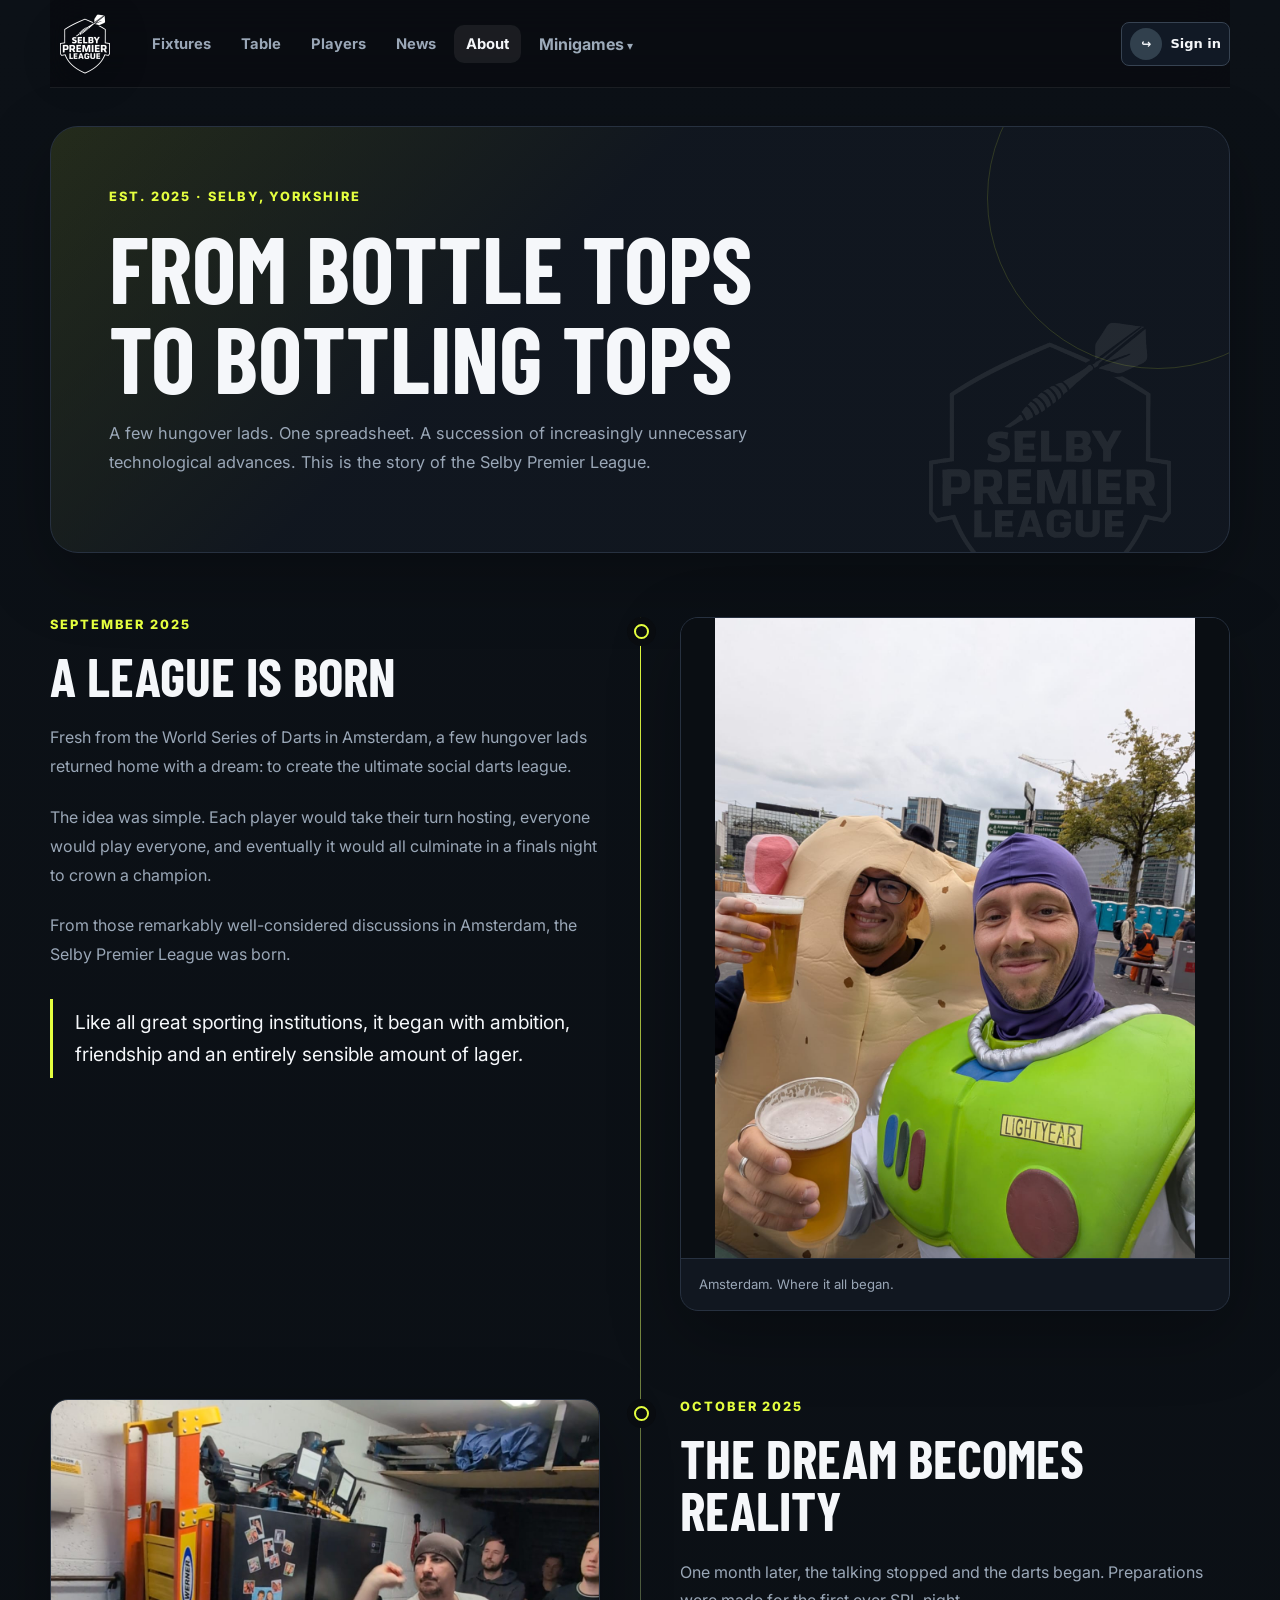
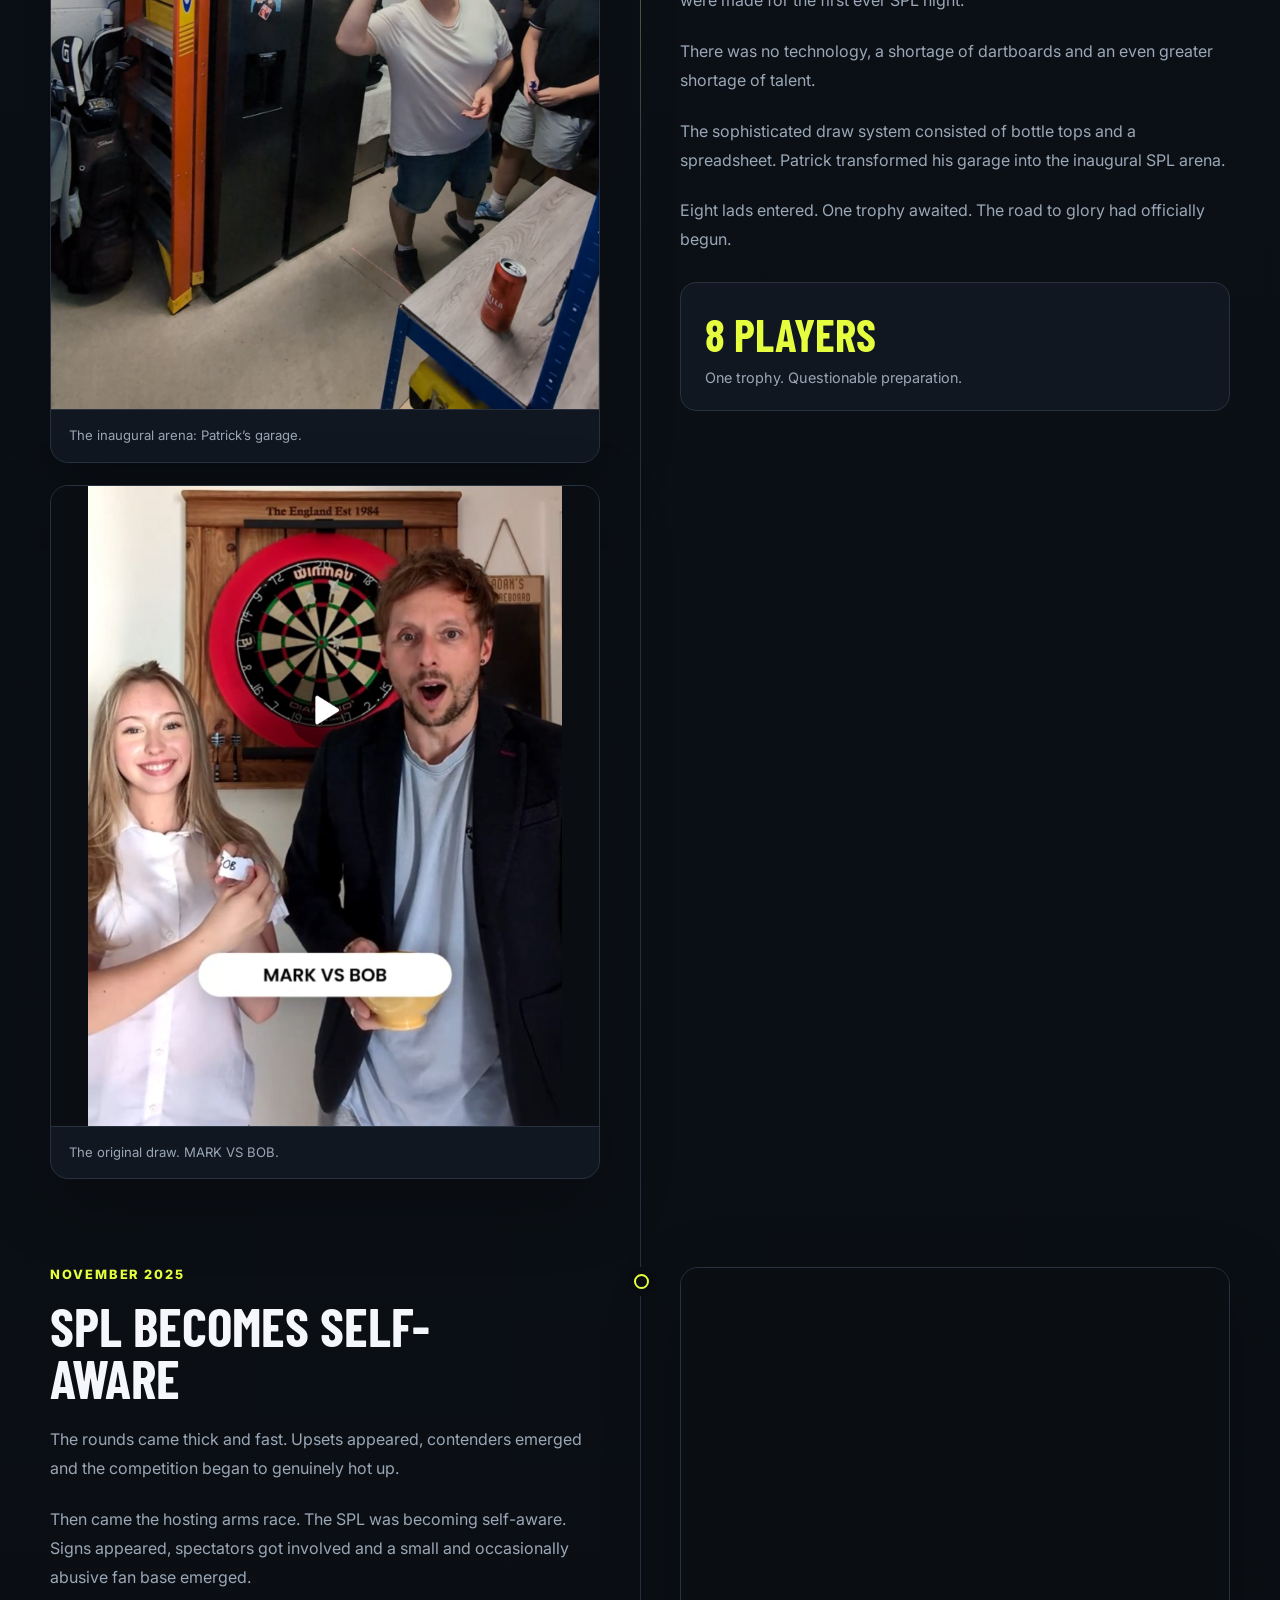
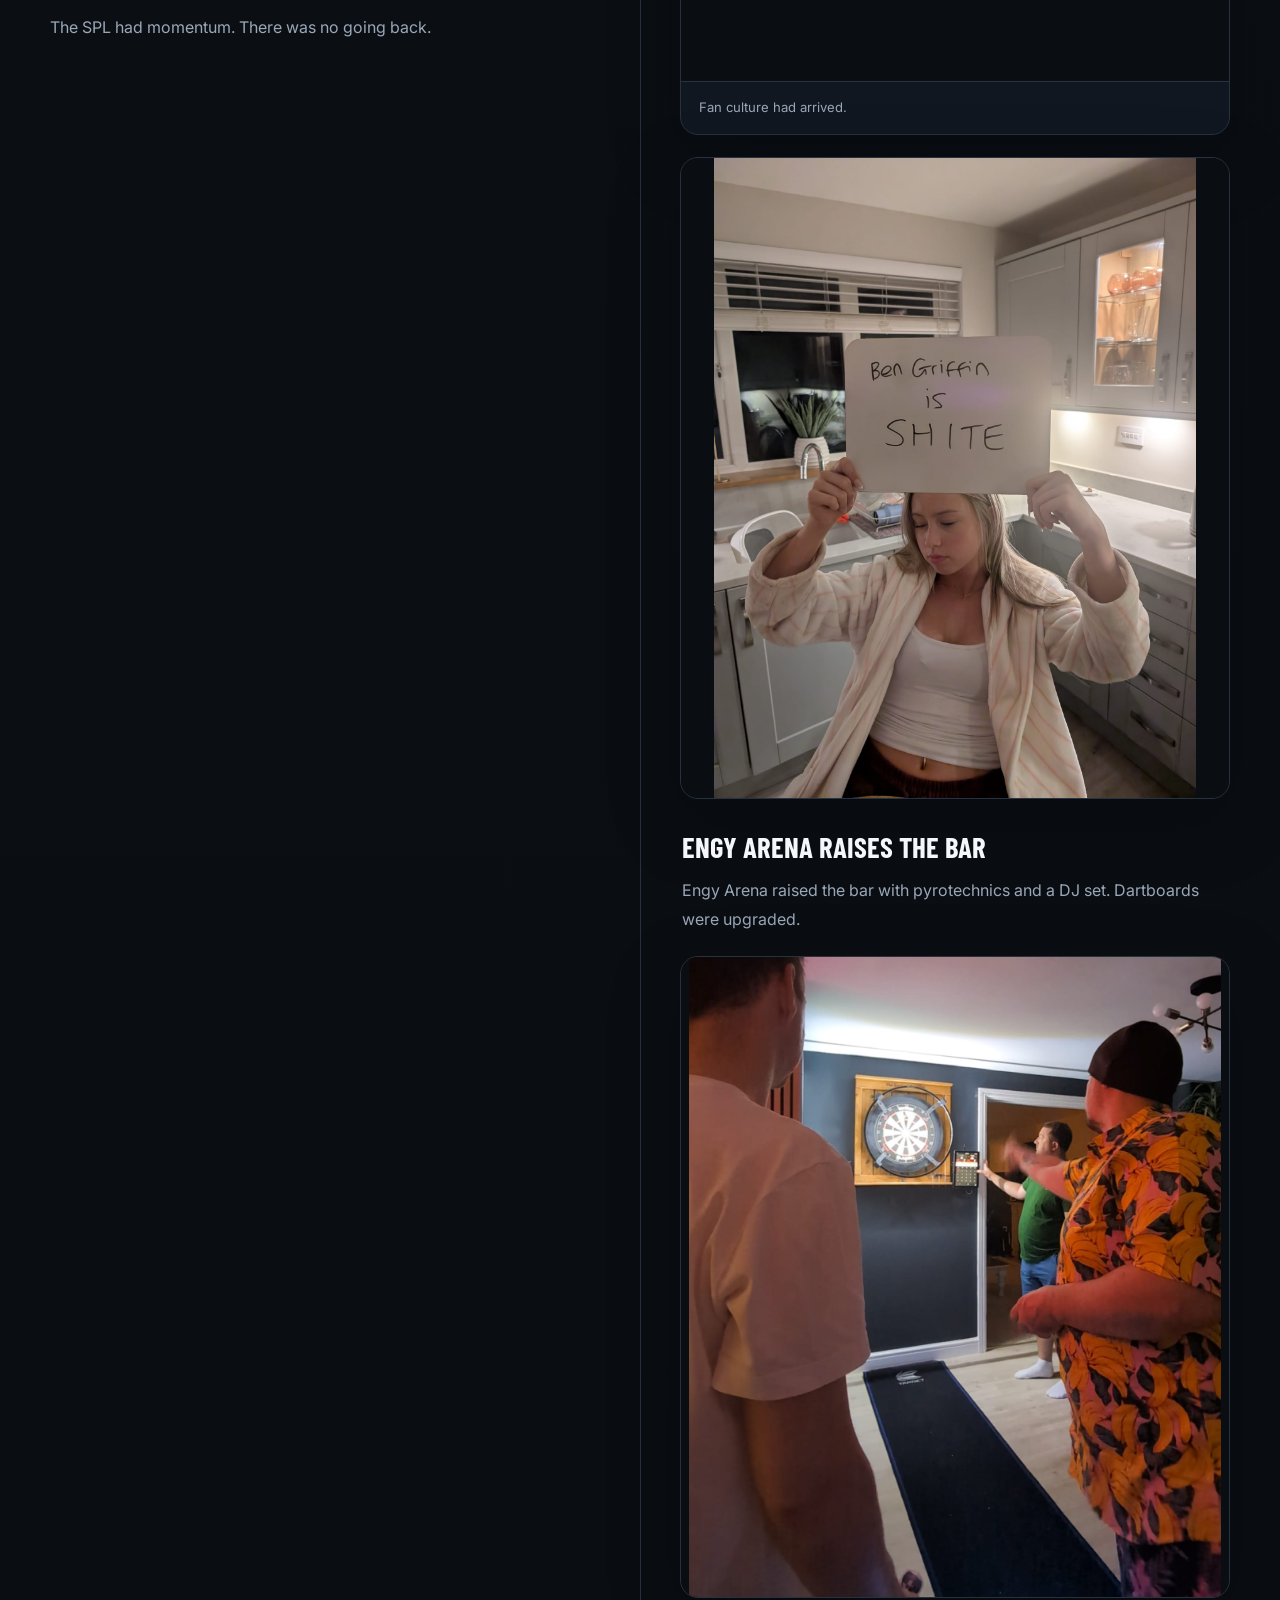
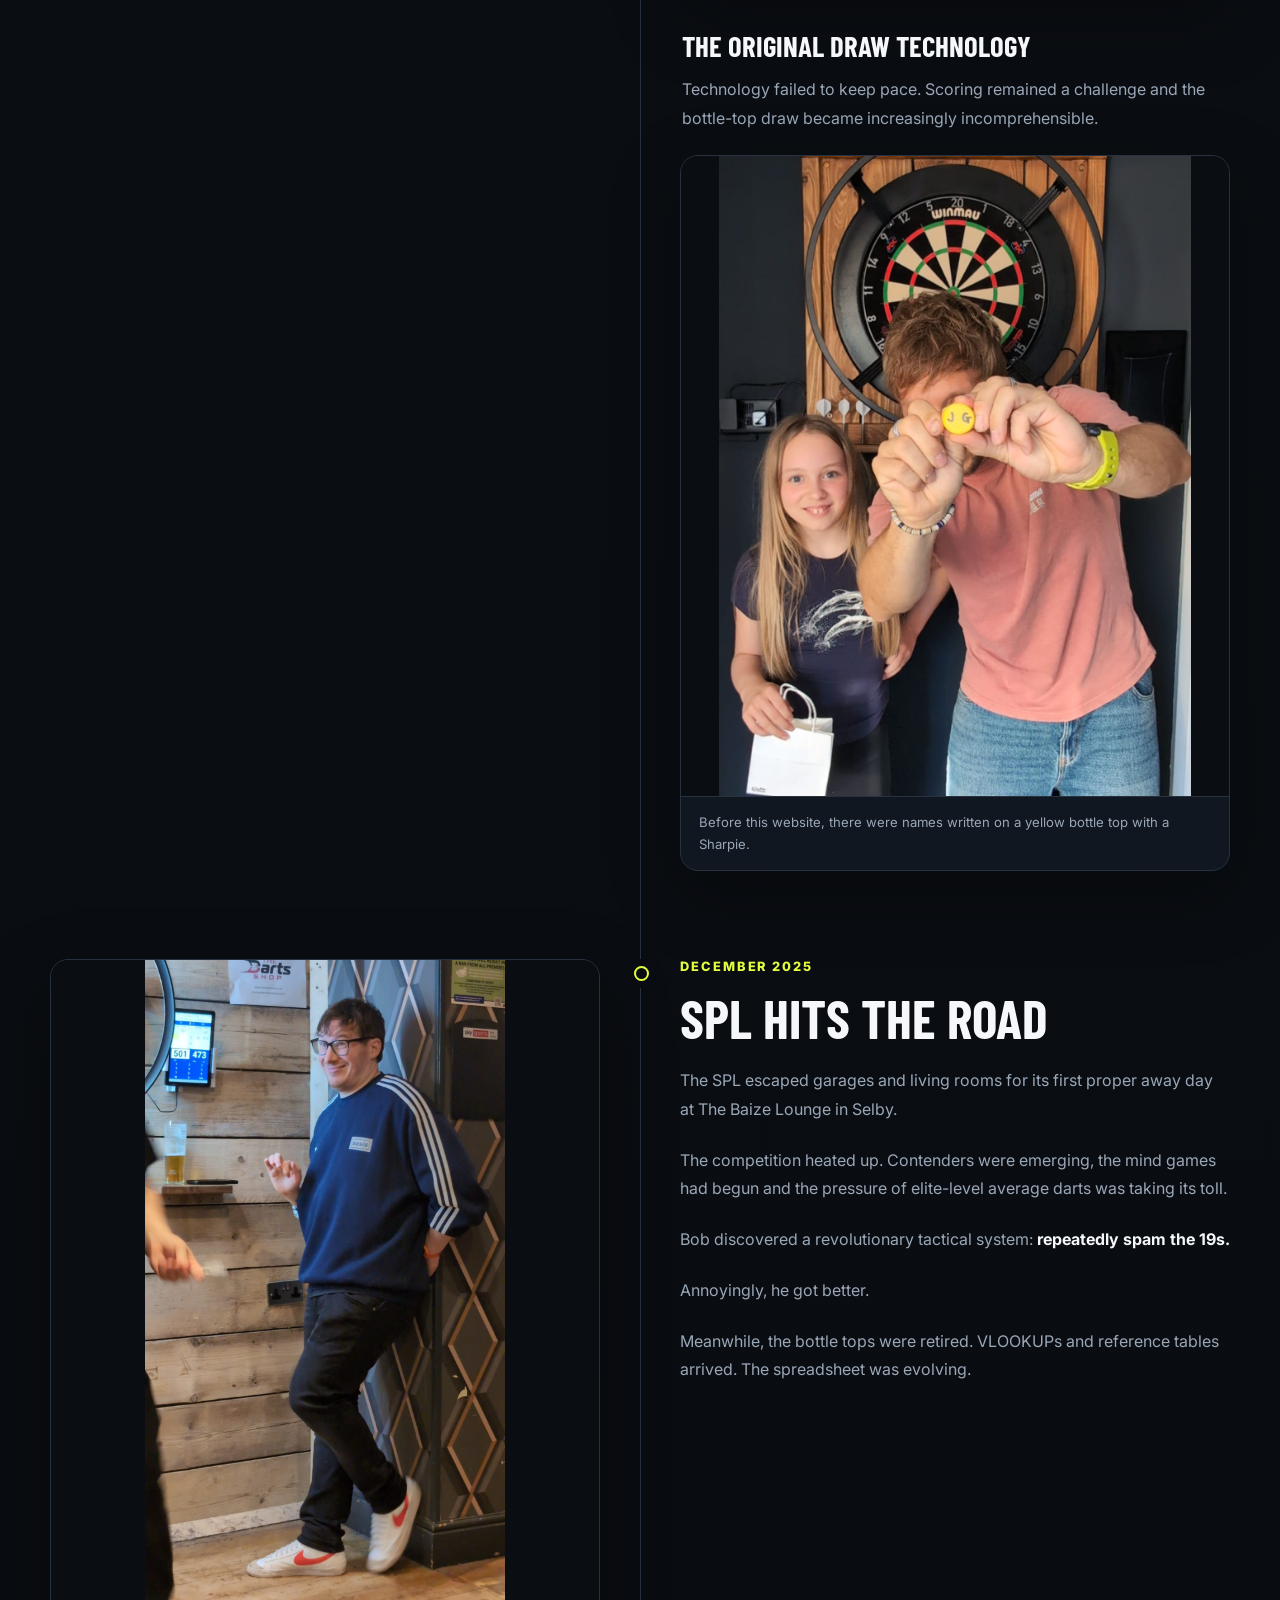
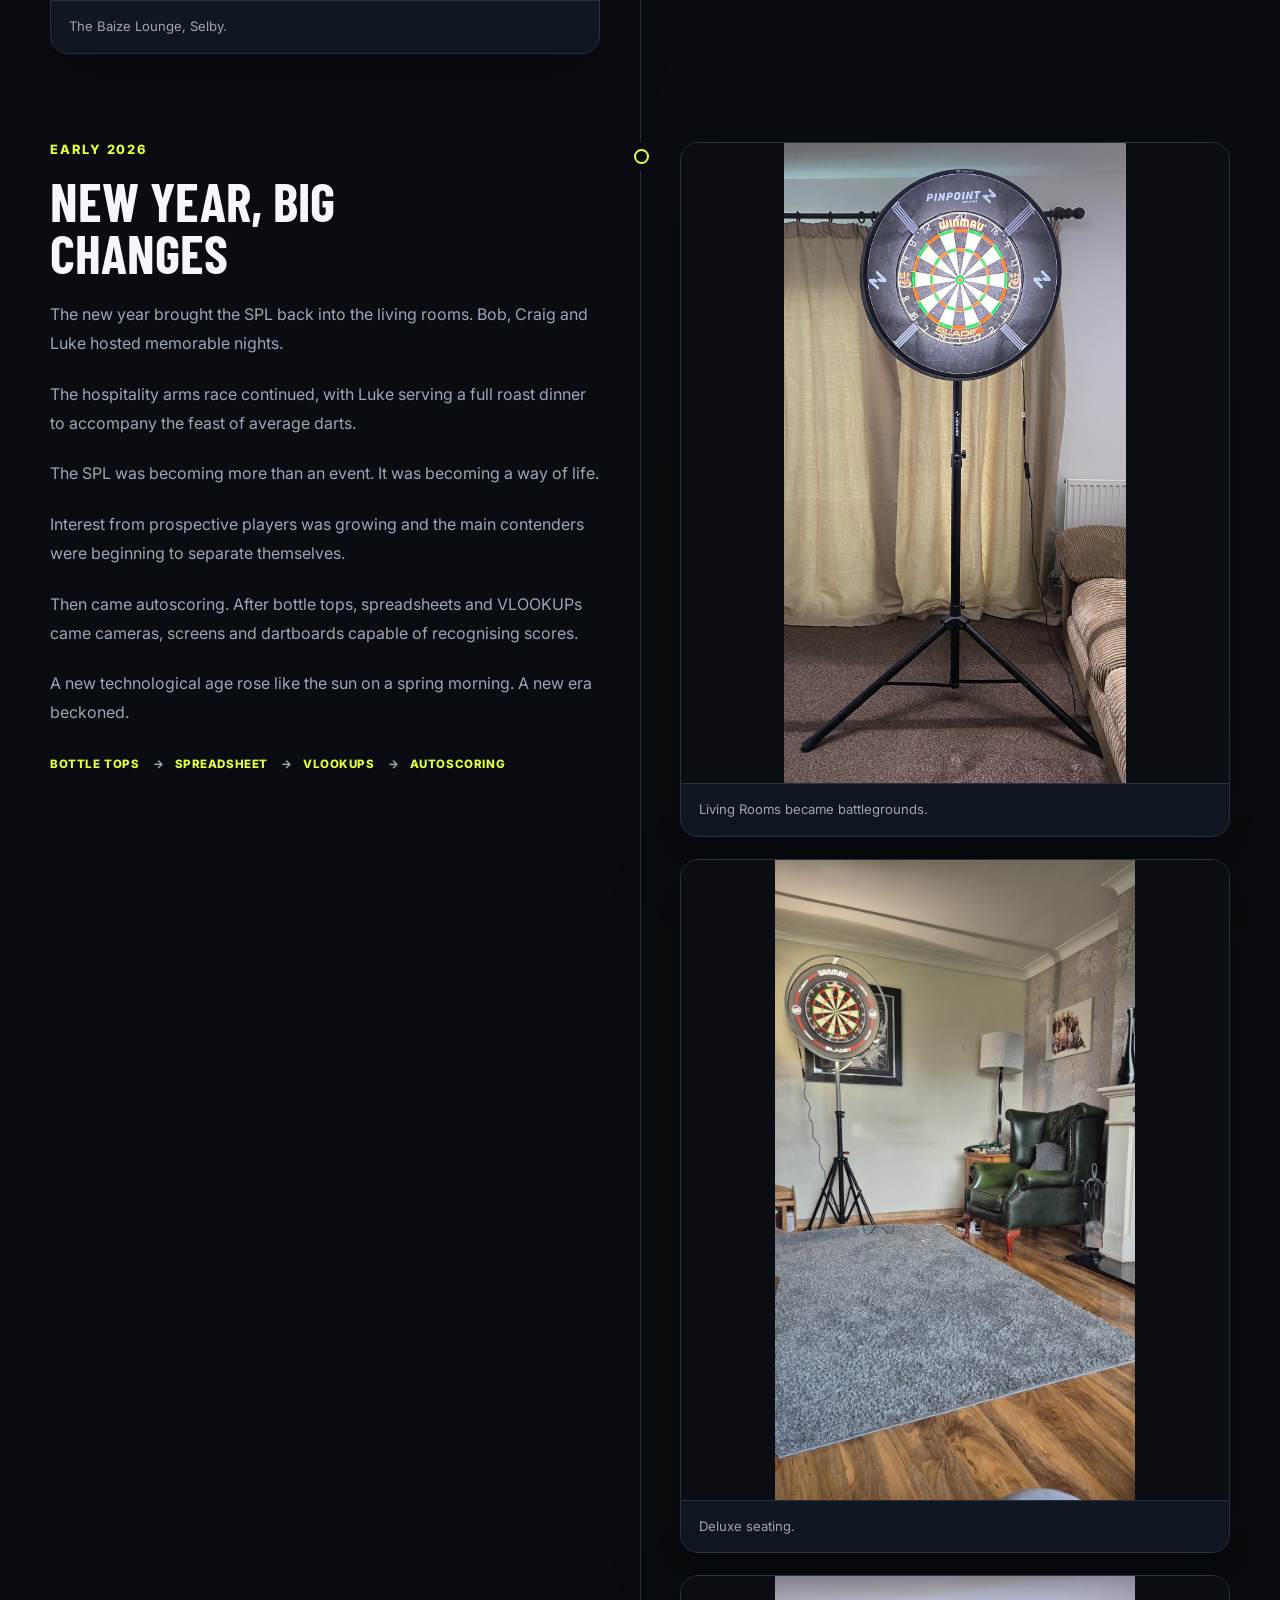
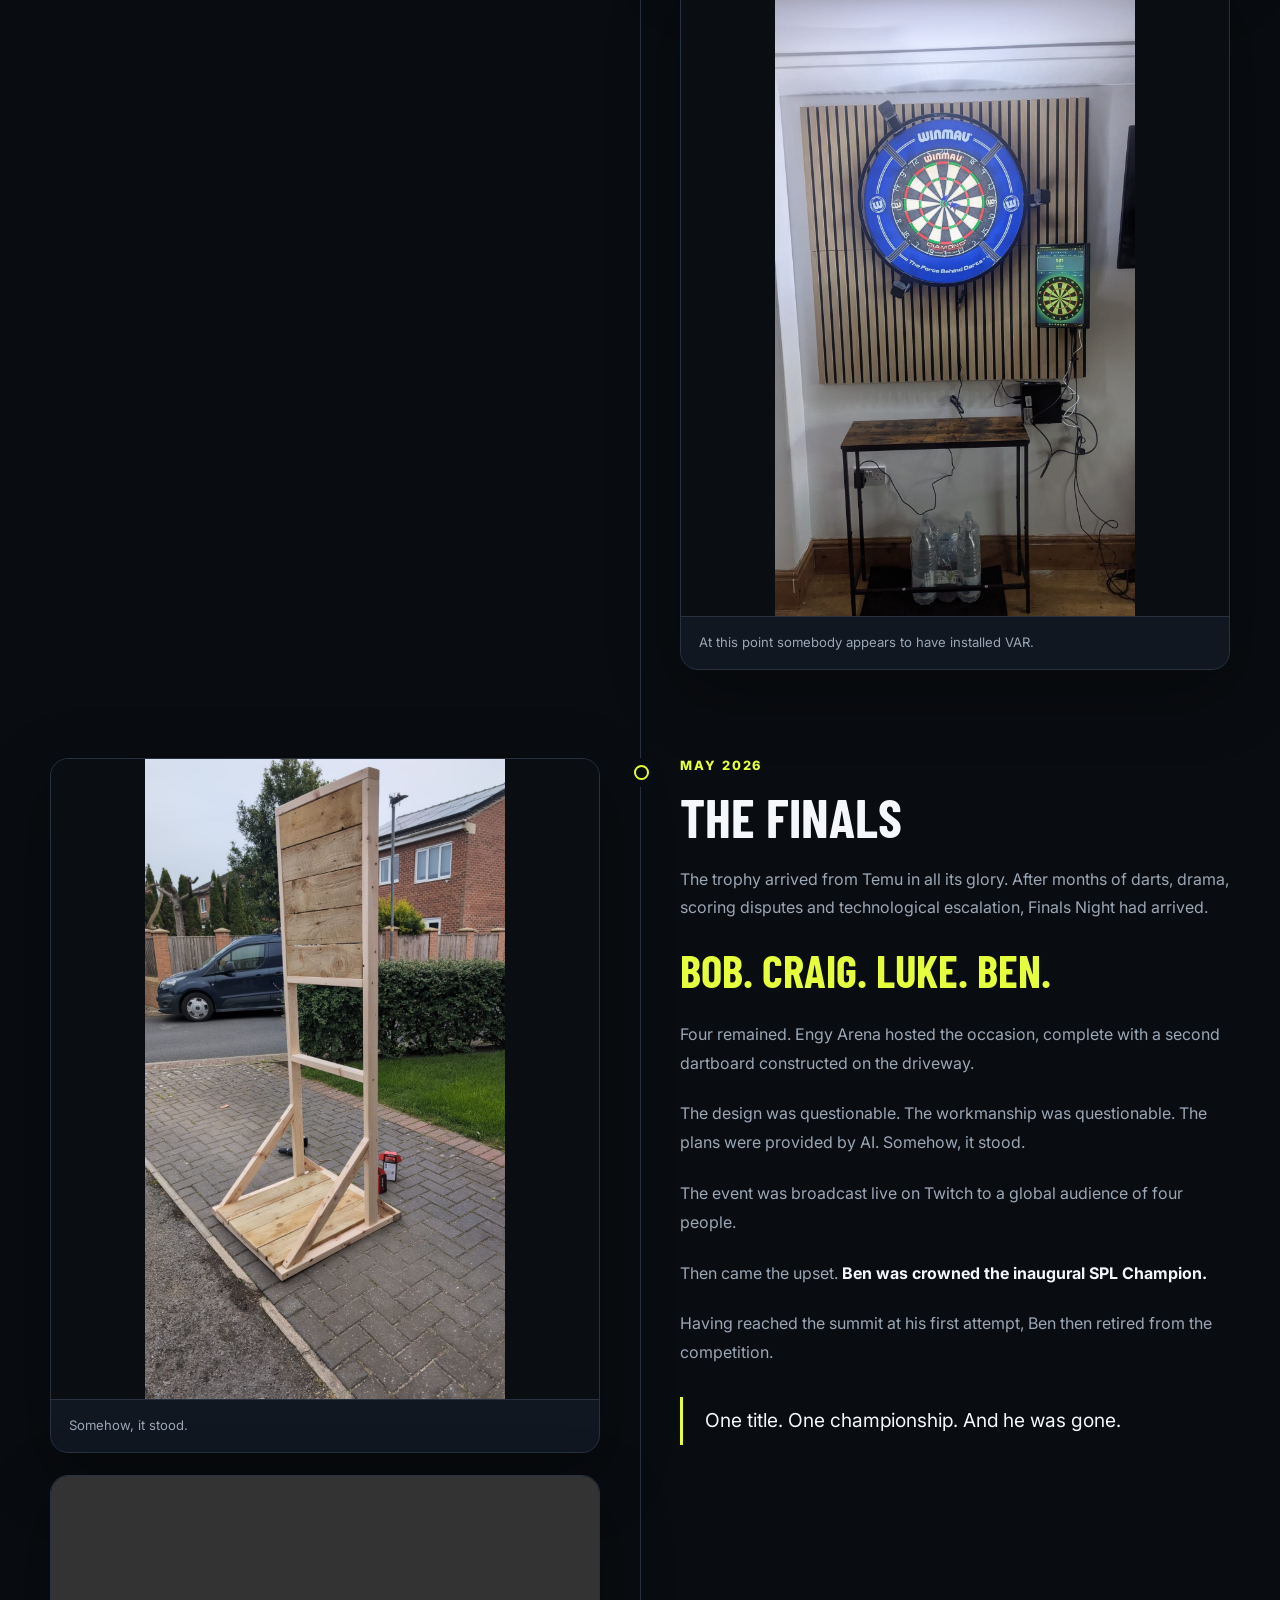
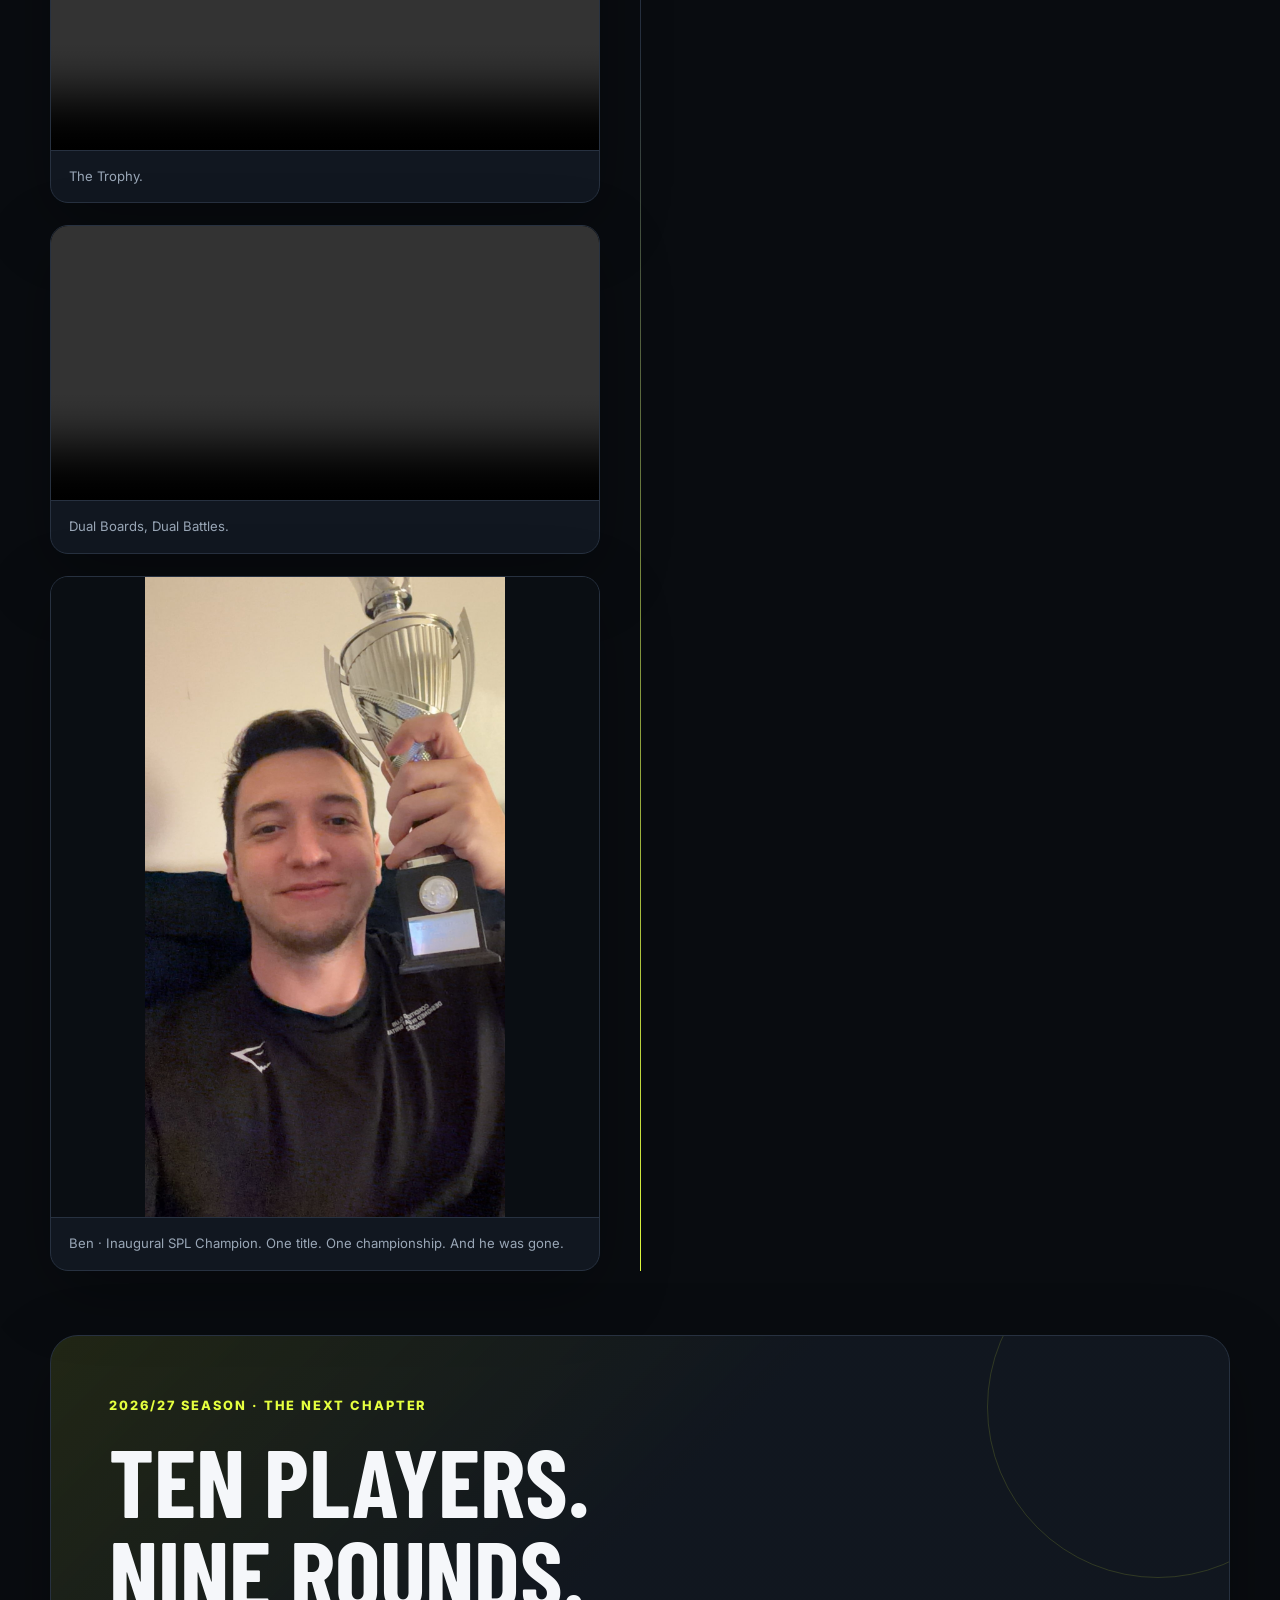
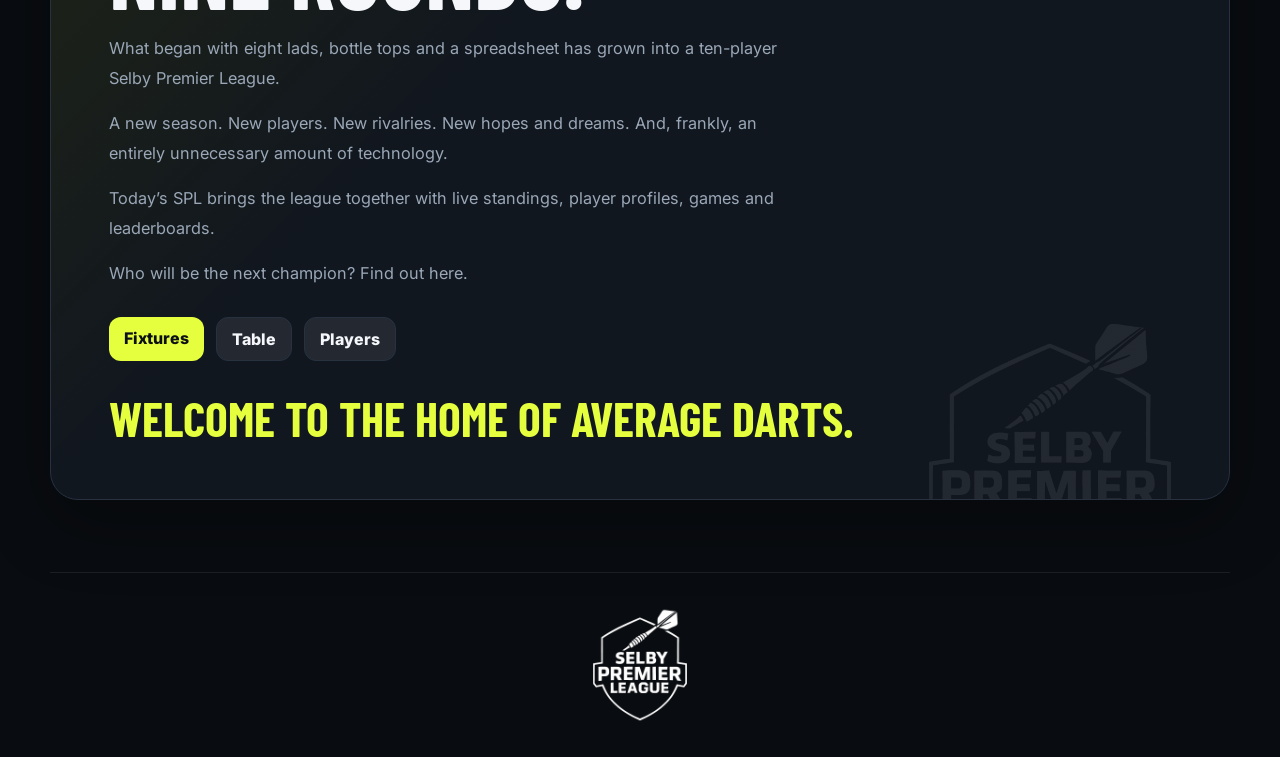
==== commit aac01b57: "ScoreBoard 2.0" ====
--- a/about/index.html
+++ b/about/index.html
@@ -11,7 +11,7 @@
   <link rel="preconnect" href="https://fonts.gstatic.com" crossorigin>
   <link href="https://fonts.googleapis.com/css2?family=Barlow+Condensed:wght@500;600;700;800&family=Inter:wght@400;500;600;700&display=swap" rel="stylesheet">
   <link rel="stylesheet" href="./styles.css" />
-<link rel="stylesheet" href="./account.css?v=clock-release1"><link rel="stylesheet" href="./scorer/scorer.css?v=delete3"><link rel="stylesheet" href="./navigation.css?v=minigames2"><link rel="stylesheet" href="./about/navigation.css?v=about2"><link rel="stylesheet" href="./about/about.css?v=about2"><link rel="stylesheet" href="./news/news.css?v=news1"><link rel="stylesheet" href="./home/home.css?v=home3"></head>
+<link rel="stylesheet" href="./account.css?v=clock-release1"><link rel="stylesheet" href="./scorer/scorer.css?v=delete3"><link rel="stylesheet" href="./navigation.css?v=minigames2"><link rel="stylesheet" href="./about/navigation.css?v=about2"><link rel="stylesheet" href="./about/about.css?v=about2"><link rel="stylesheet" href="./news/news.css?v=news1"><link rel="stylesheet" href="./home/home.css?v=home3"><link rel="stylesheet" href="./scorer/board.css?v=board-release1"></head>
 <body data-page="about">
   <div class="app-shell">
     <header class="site-header">
@@ -38,5 +38,5 @@
   <script src="./config.js"></script>
   <script src="./sprint/vendor/supabase-2.57.4.js"></script>
   <script src="./news/api.js?v=home3"></script><script src="./news/news.js?v=news1"></script><script src="./home/home.js?v=home3"></script><script src="./app.js?v=home3"></script>
-<script src="./scorer/engine.js?v=release1"></script><script src="./scorer/api.js?v=undo5"></script><script src="./scorer/scorer.js?v=undo5"></script><script src="./navigation.js?v=minigames2"></script><script src="./about/about.js?v=about2"></script></body>
+<script src="./scorer/engine.js?v=release1"></script><script src="./scorer/api.js?v=undo5"></script><script src="./scorer/board.js?v=board-release1"></script><script src="./scorer/caller.js?v=board-release1"></script><script src="./scorer/scorer.js?v=board-release1"></script><script src="./navigation.js?v=minigames2"></script><script src="./about/about.js?v=about2"></script></body>
 </html>
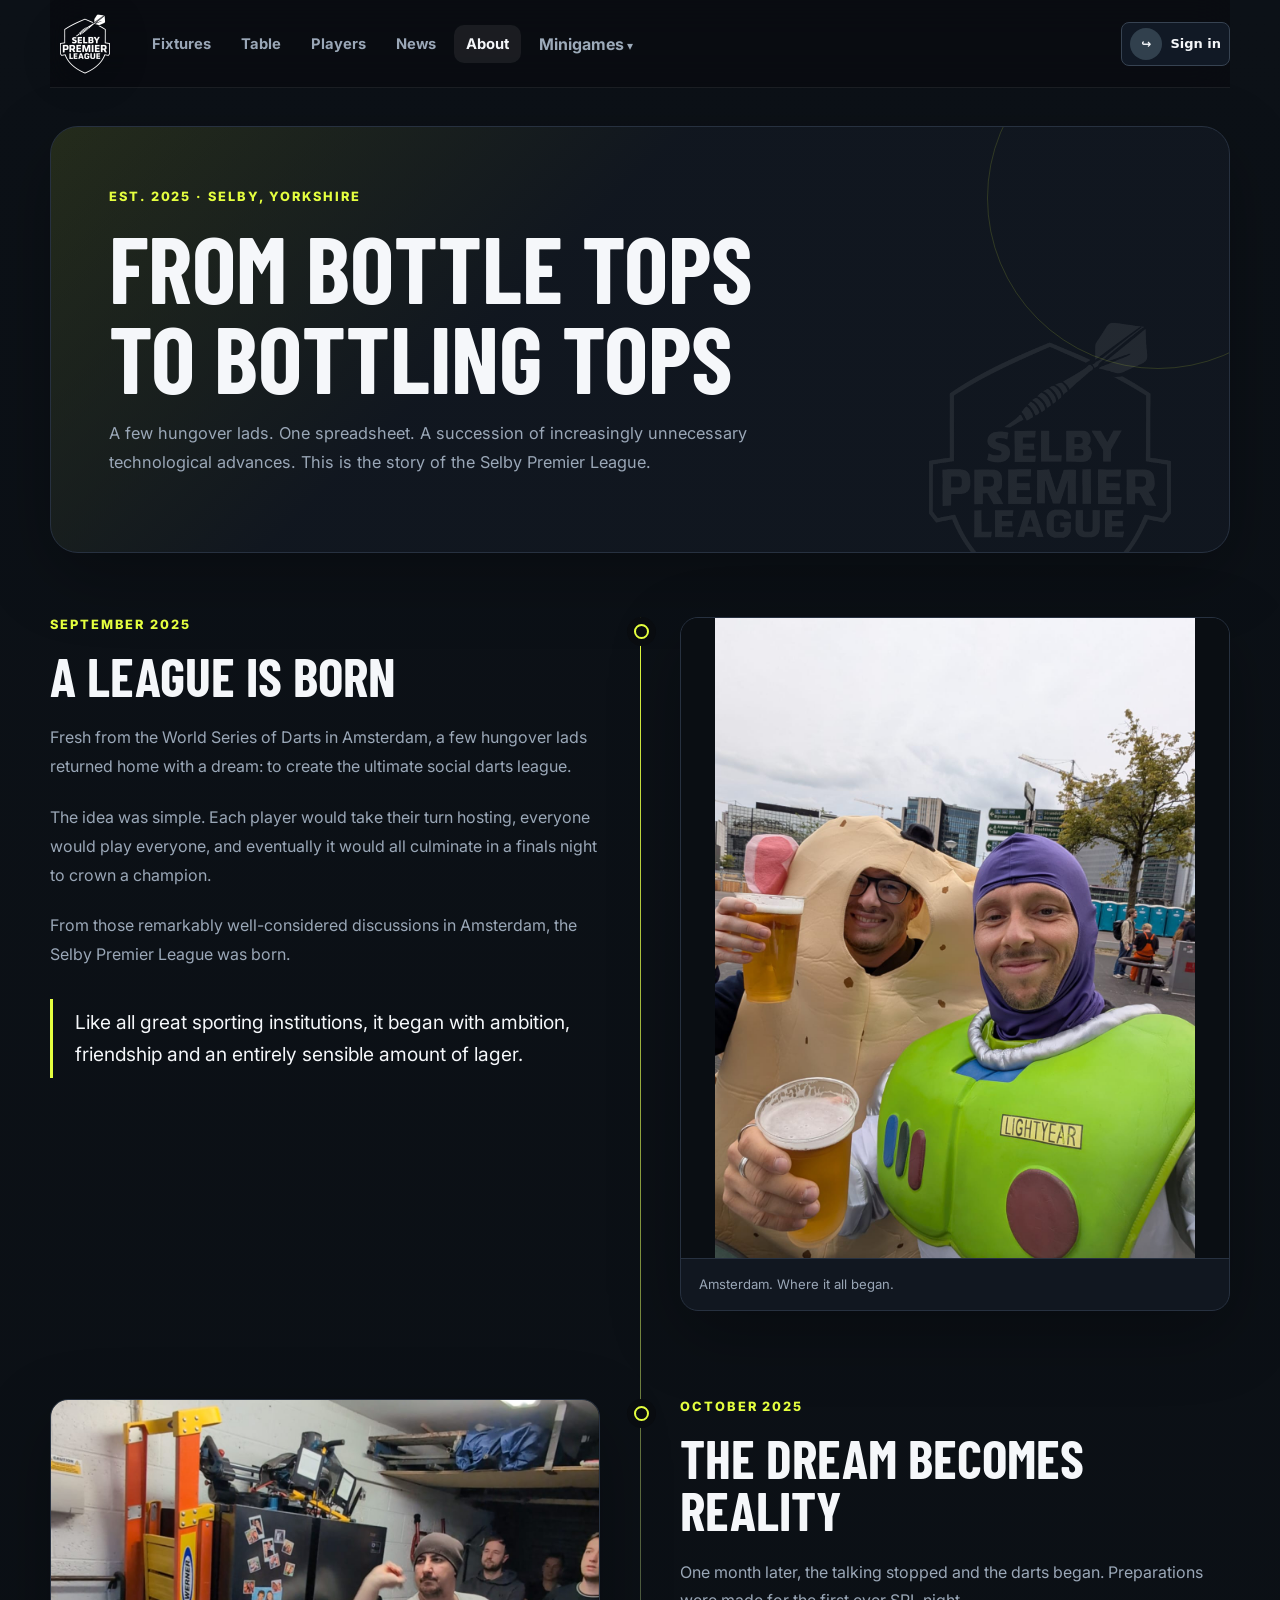
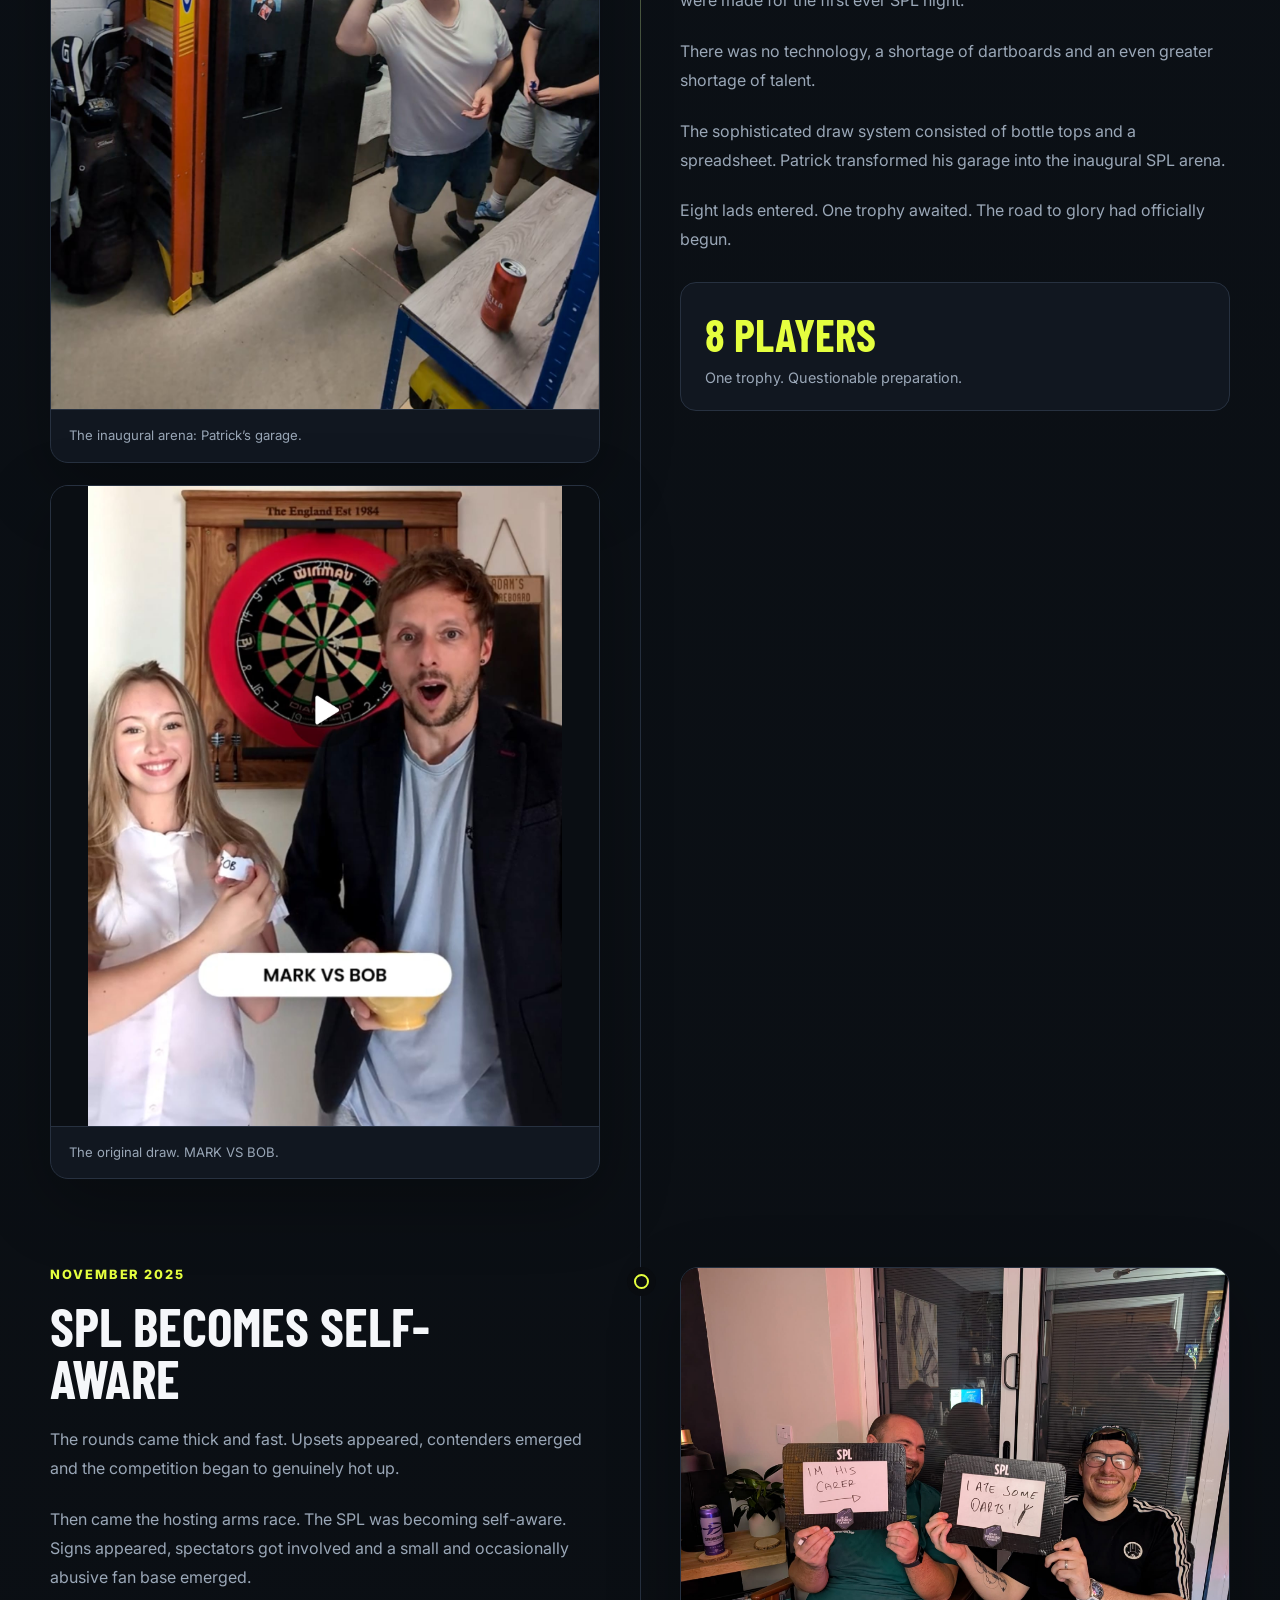
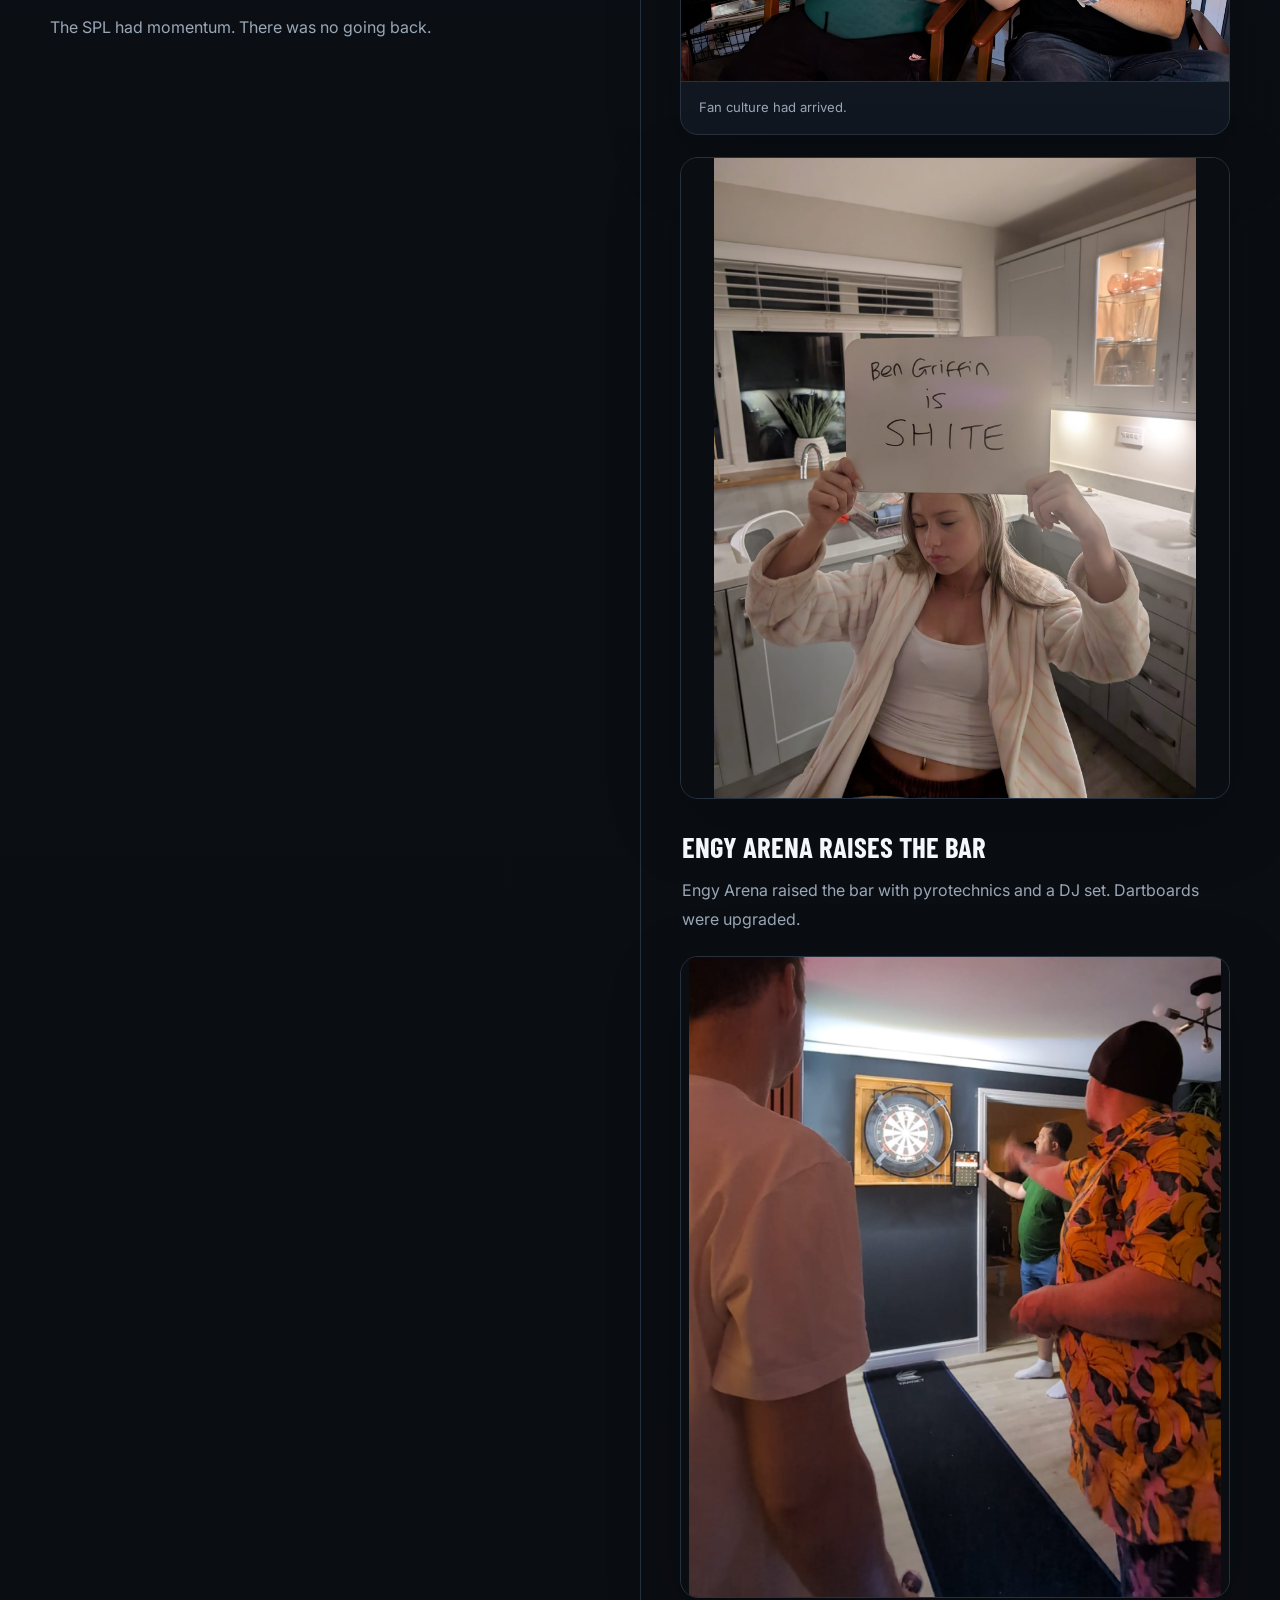
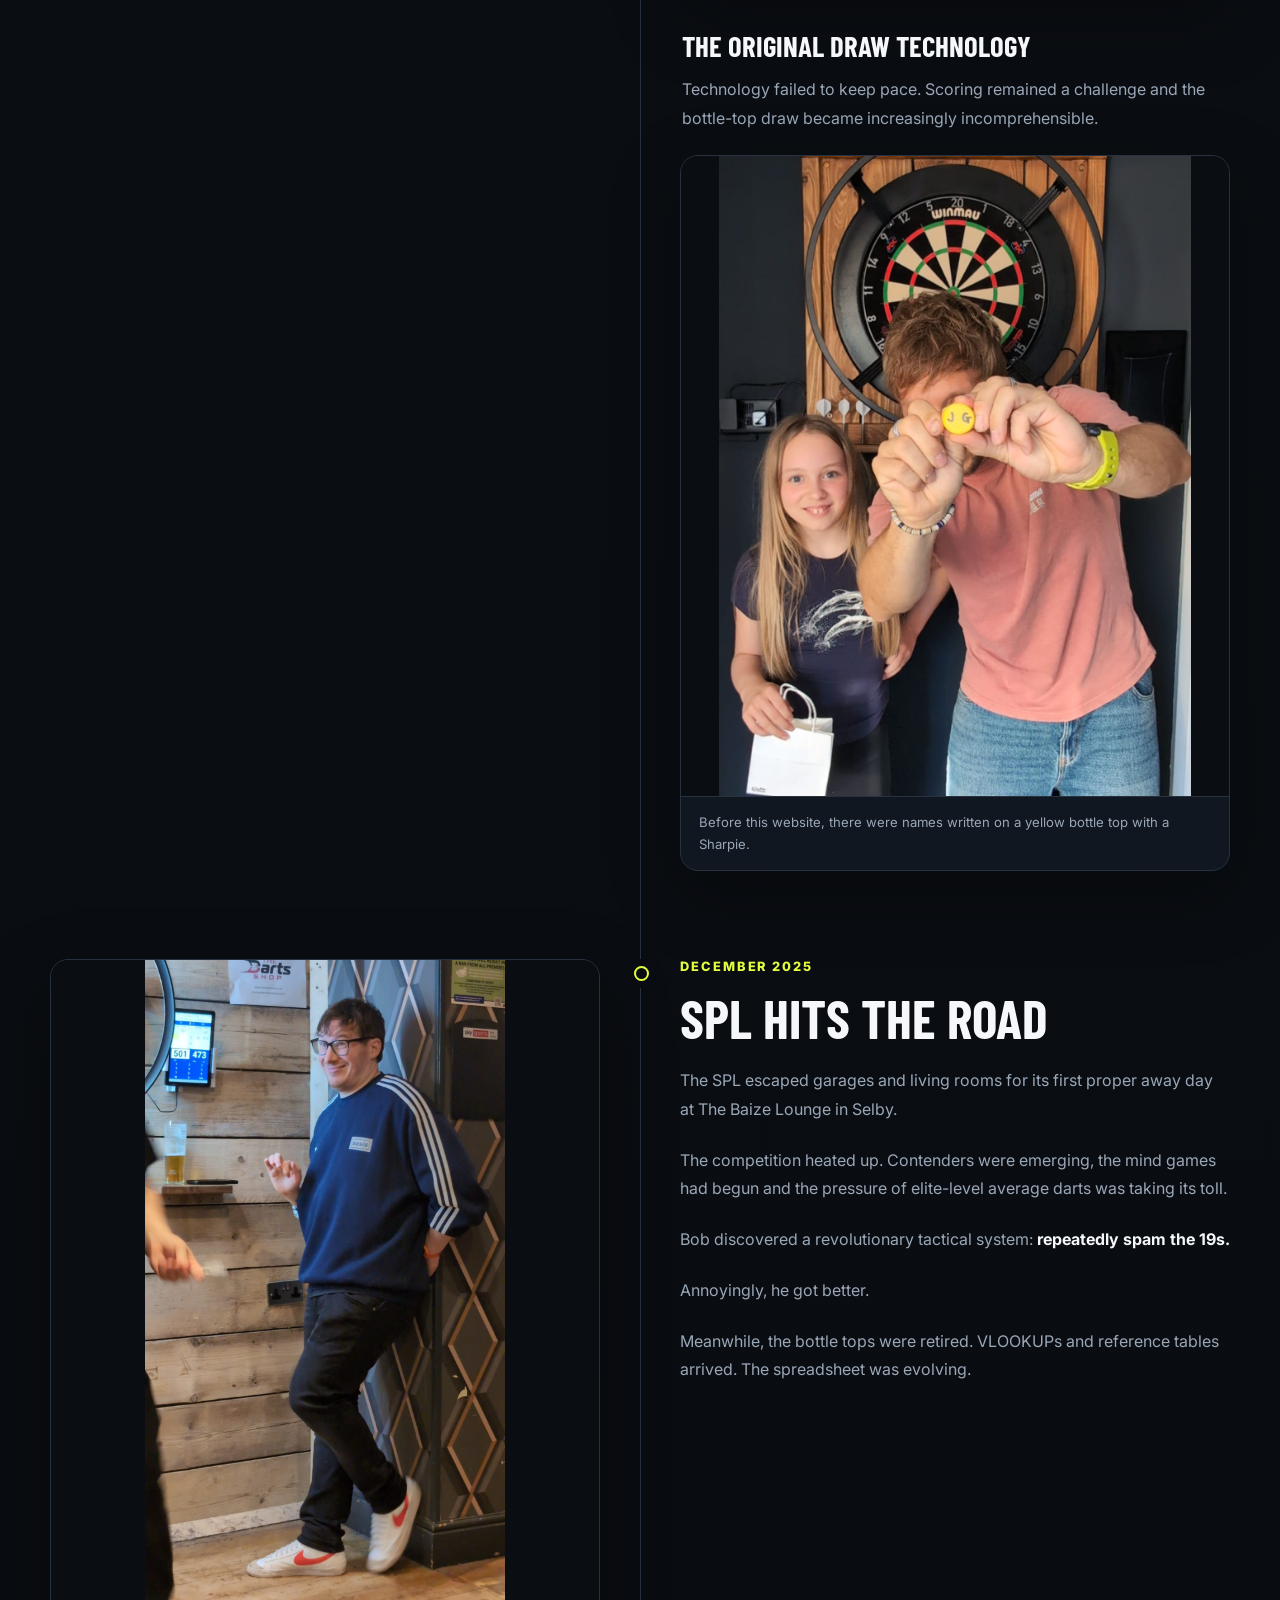
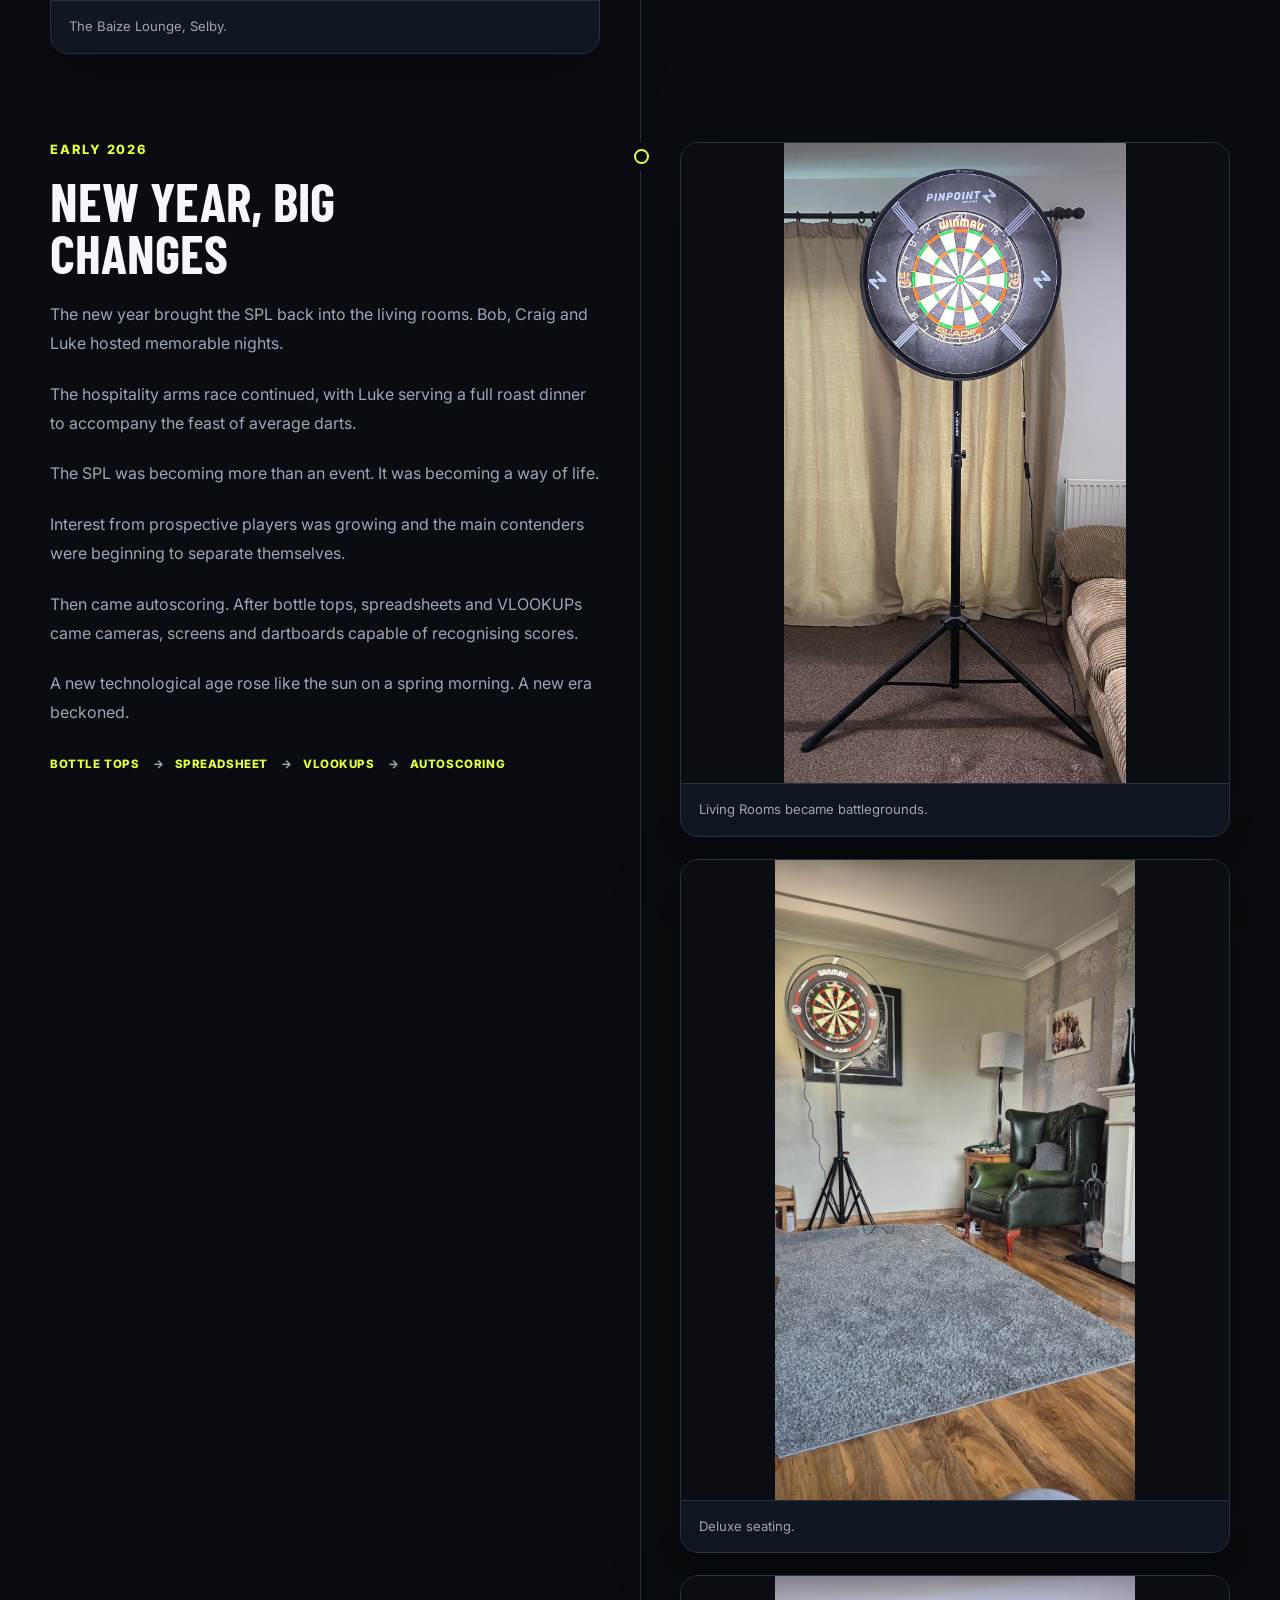
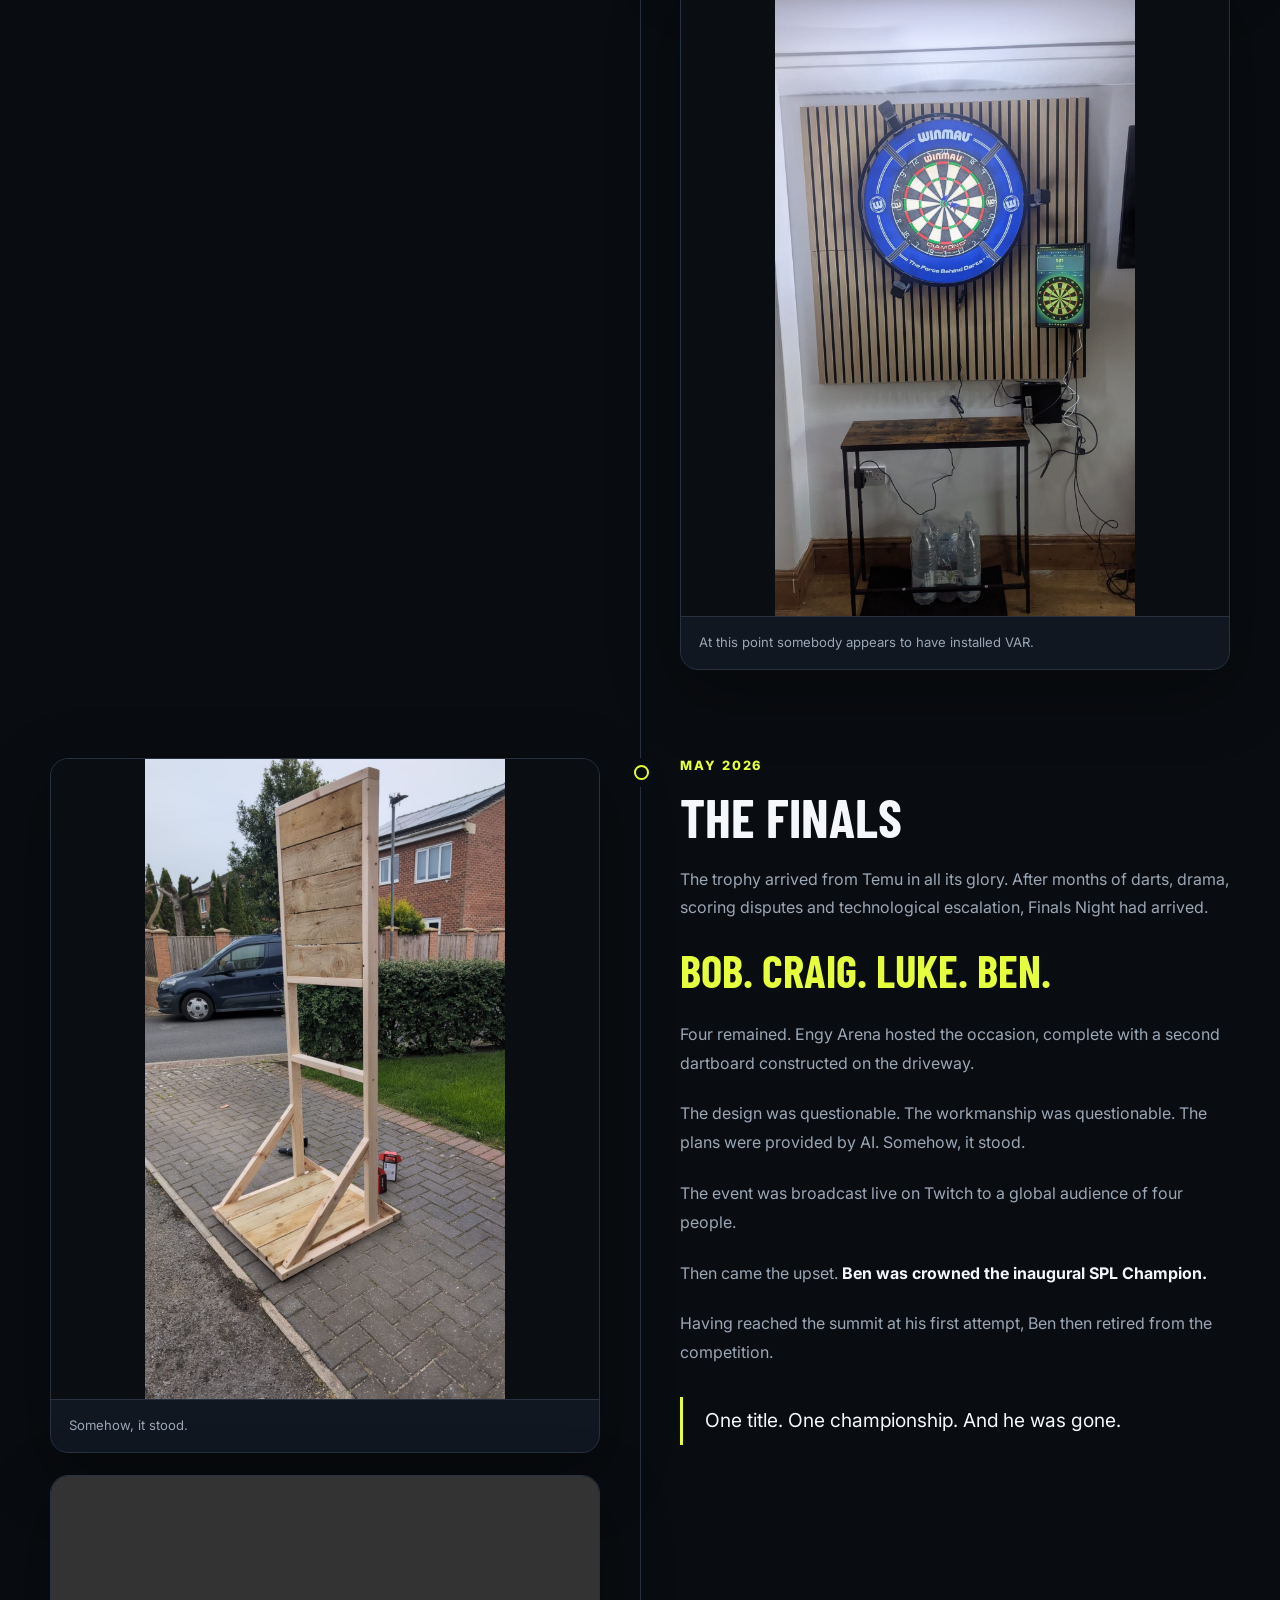
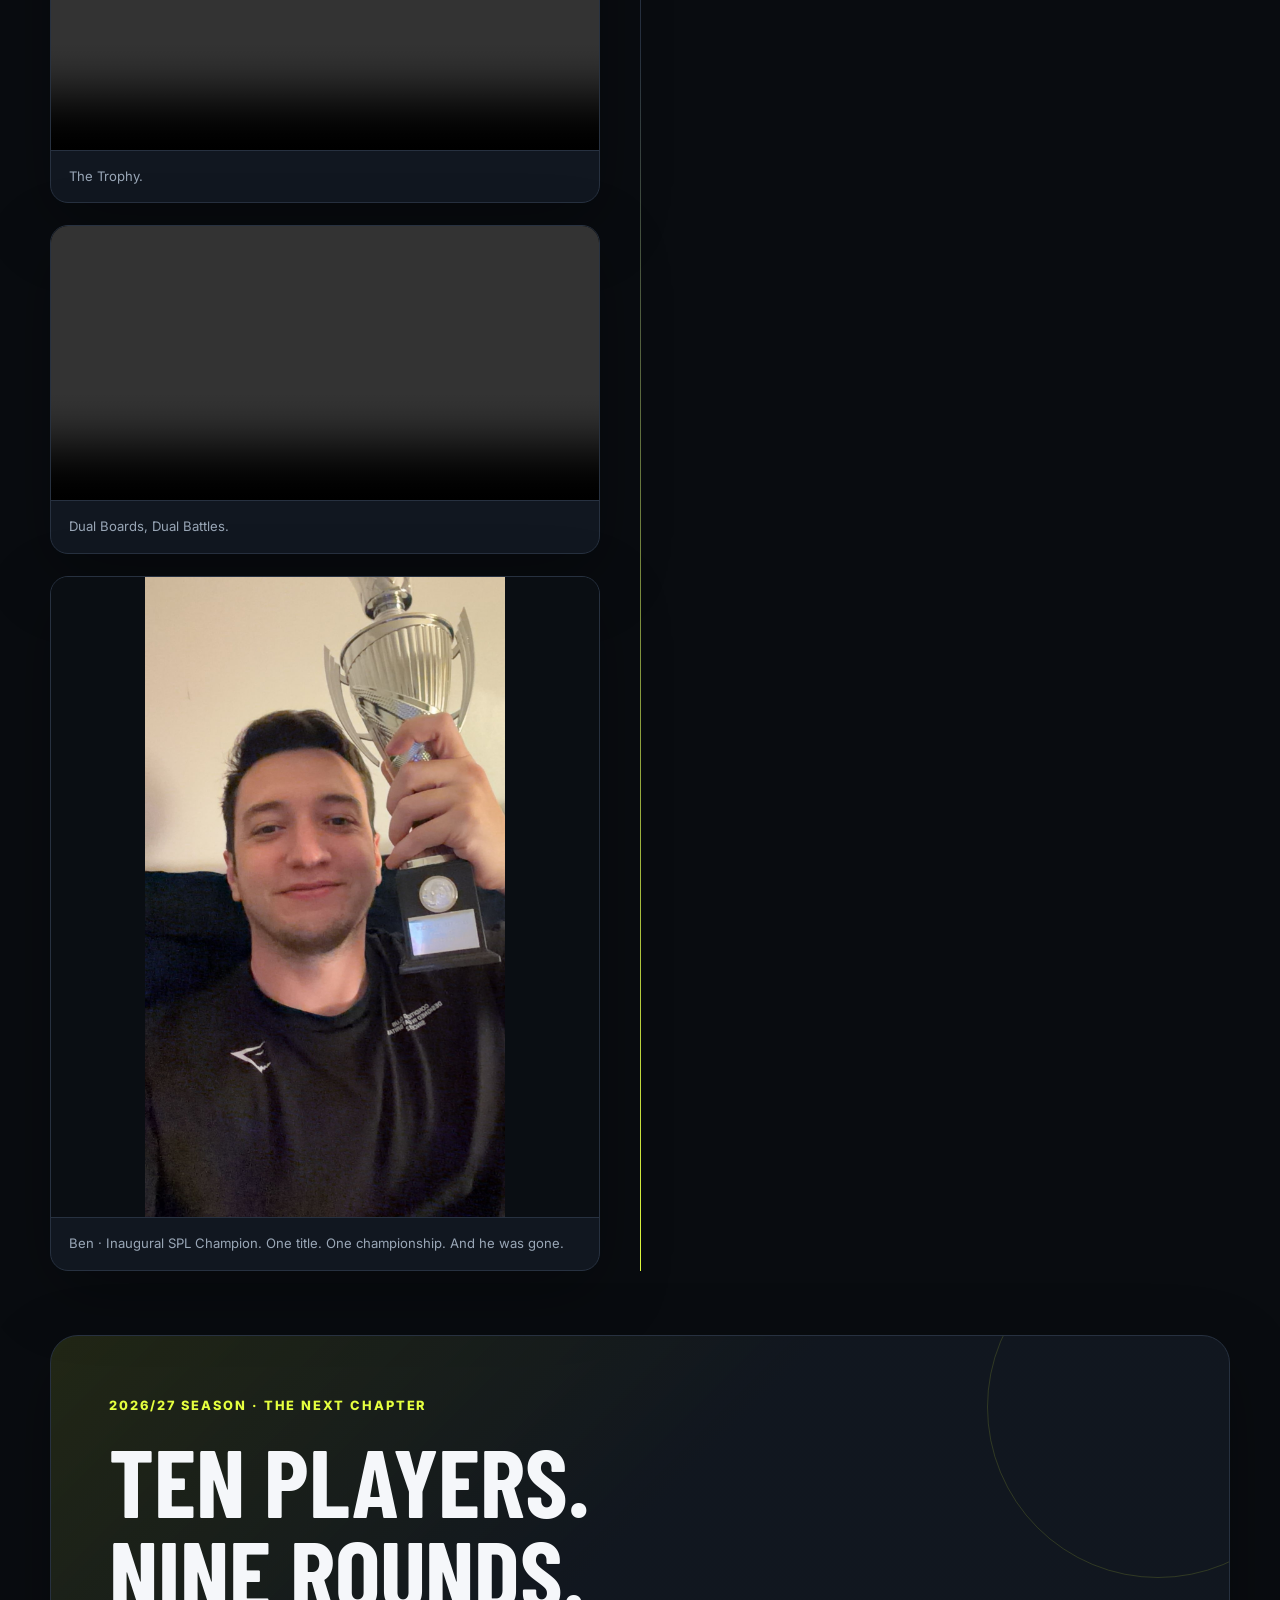
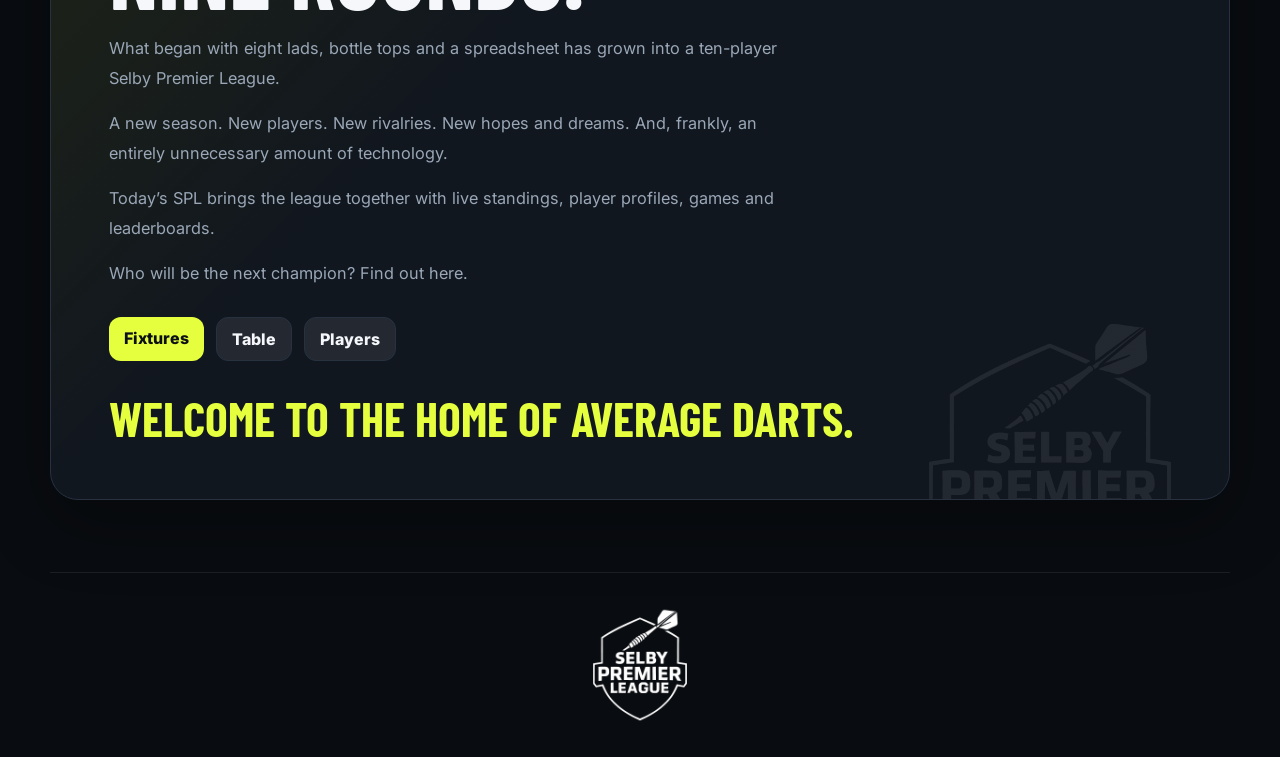
==== commit 4a7f55dd: "Scorecard UI and Functionality Improvements" ====
--- a/about/index.html
+++ b/about/index.html
@@ -11,7 +11,7 @@
   <link rel="preconnect" href="https://fonts.gstatic.com" crossorigin>
   <link href="https://fonts.googleapis.com/css2?family=Barlow+Condensed:wght@500;600;700;800&family=Inter:wght@400;500;600;700&display=swap" rel="stylesheet">
   <link rel="stylesheet" href="./styles.css" />
-<link rel="stylesheet" href="./account.css?v=clock-release1"><link rel="stylesheet" href="./scorer/scorer.css?v=delete3"><link rel="stylesheet" href="./navigation.css?v=minigames2"><link rel="stylesheet" href="./about/navigation.css?v=about2"><link rel="stylesheet" href="./about/about.css?v=about2"><link rel="stylesheet" href="./news/news.css?v=news1"><link rel="stylesheet" href="./home/home.css?v=home3"><link rel="stylesheet" href="./scorer/board.css?v=board-release1"></head>
+<link rel="stylesheet" href="./account.css?v=clock-release1"><link rel="stylesheet" href="./scorer/scorer.css?v=delete3"><link rel="stylesheet" href="./navigation.css?v=minigames2"><link rel="stylesheet" href="./about/navigation.css?v=about2"><link rel="stylesheet" href="./about/about.css?v=about2"><link rel="stylesheet" href="./news/news.css?v=news1"><link rel="stylesheet" href="./home/home.css?v=home3"><link rel="stylesheet" href="./scorer/board.css?v=board-release1"><link rel="stylesheet" href="./scorer/immersive.css?v=qol1"></head>
 <body data-page="about">
   <div class="app-shell">
     <header class="site-header">
@@ -38,5 +38,5 @@
   <script src="./config.js"></script>
   <script src="./sprint/vendor/supabase-2.57.4.js"></script>
   <script src="./news/api.js?v=home3"></script><script src="./news/news.js?v=news1"></script><script src="./home/home.js?v=home3"></script><script src="./app.js?v=home3"></script>
-<script src="./scorer/engine.js?v=release1"></script><script src="./scorer/api.js?v=undo5"></script><script src="./scorer/board.js?v=board-release1"></script><script src="./scorer/caller.js?v=board-release1"></script><script src="./scorer/scorer.js?v=board-release1"></script><script src="./navigation.js?v=minigames2"></script><script src="./about/about.js?v=about2"></script></body>
+<script src="./scorer/engine.js?v=release1"></script><script src="./scorer/api.js?v=undo5"></script><script src="./scorer/board.js?v=board-release1"></script><script src="./scorer/caller.js?v=board-release1"></script><script src="./scorer/immersive.js?v=qol1"></script><script src="./scorer/scorer.js?v=qol1"></script><script src="./navigation.js?v=minigames2"></script><script src="./about/about.js?v=about2"></script></body>
 </html>
